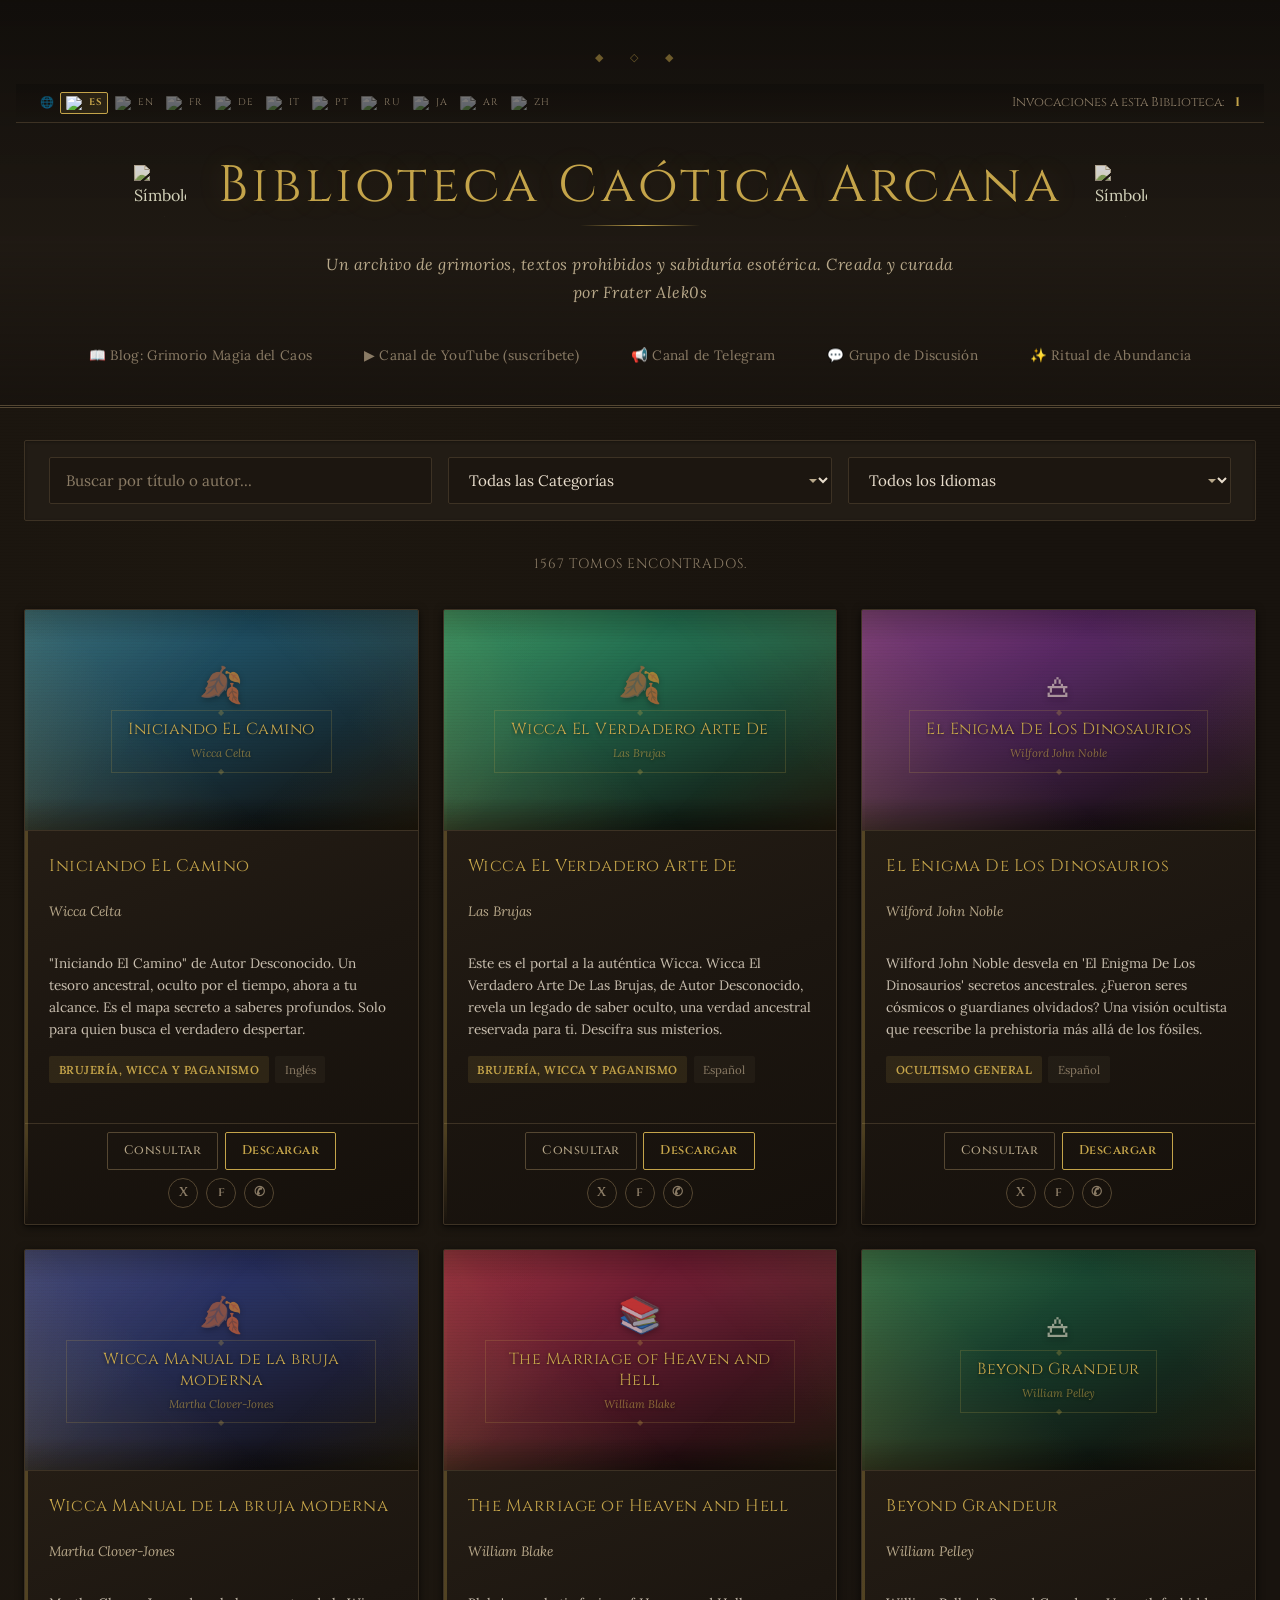
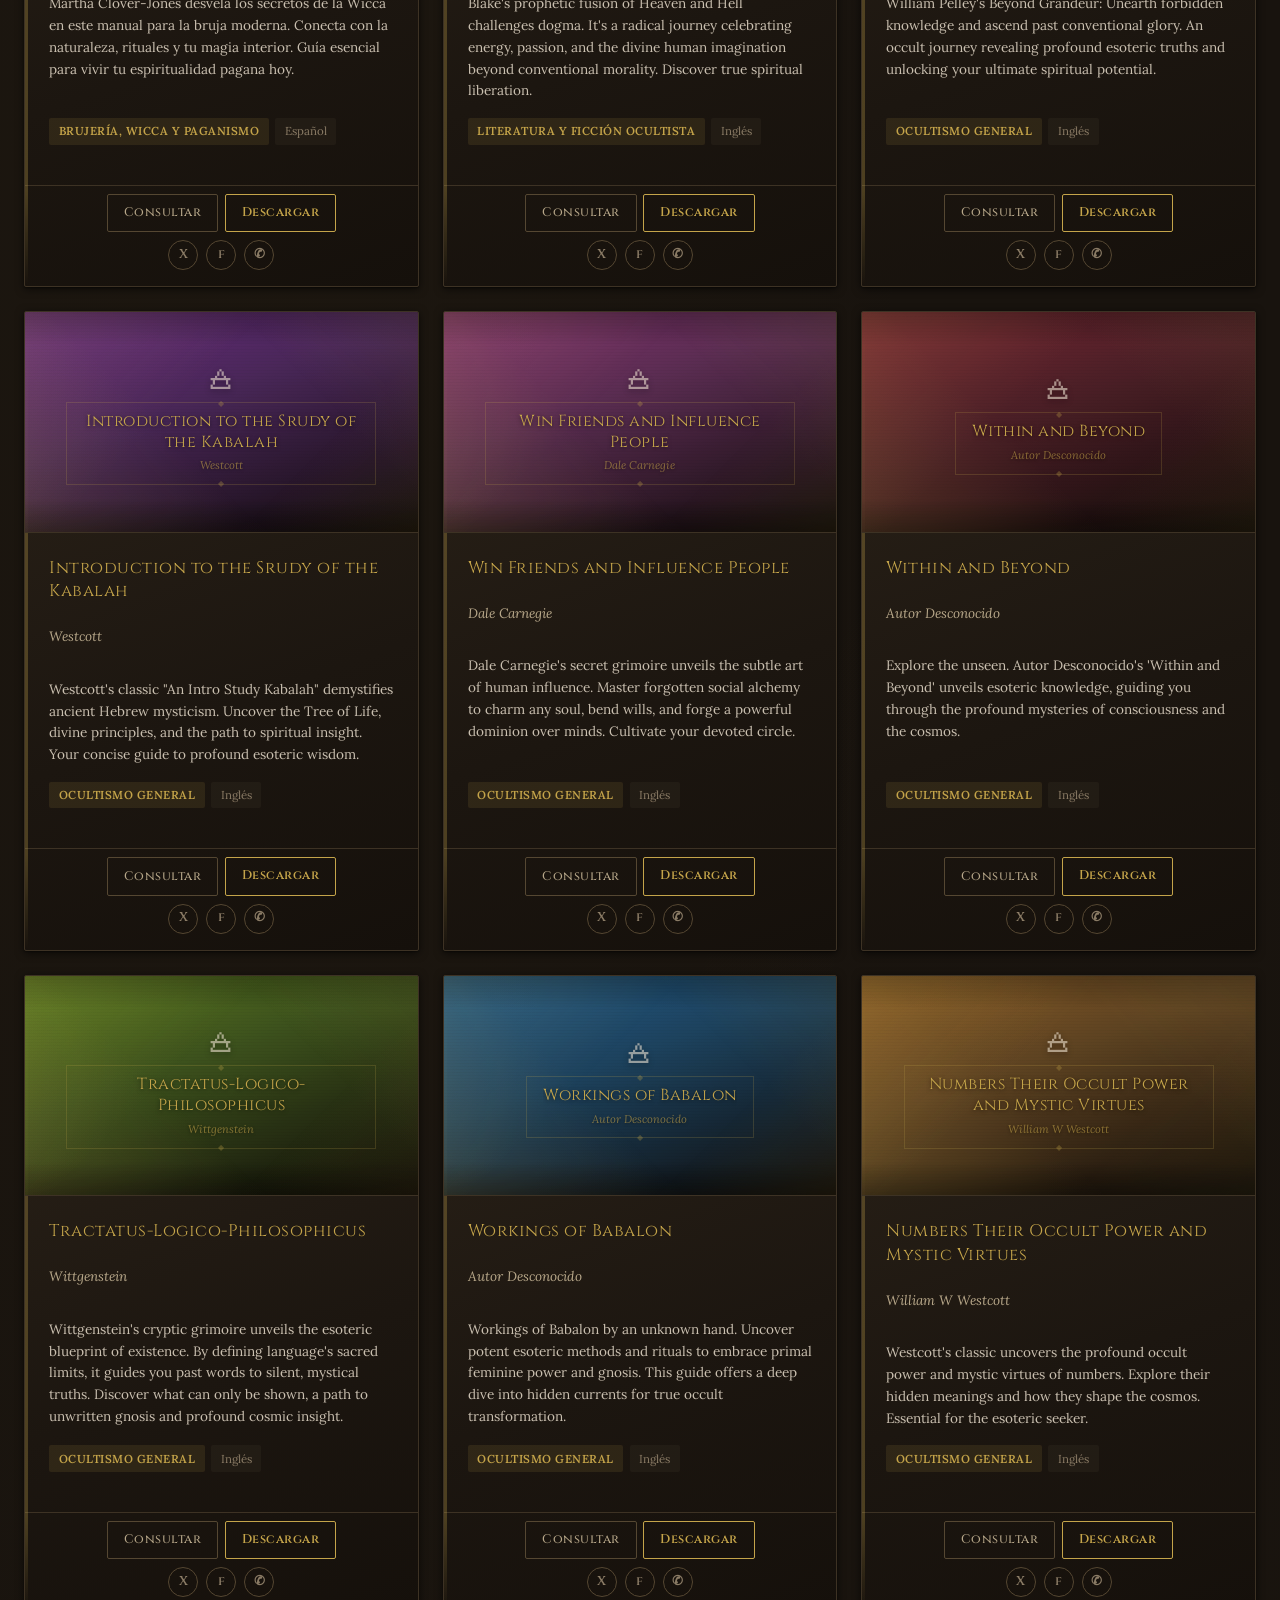
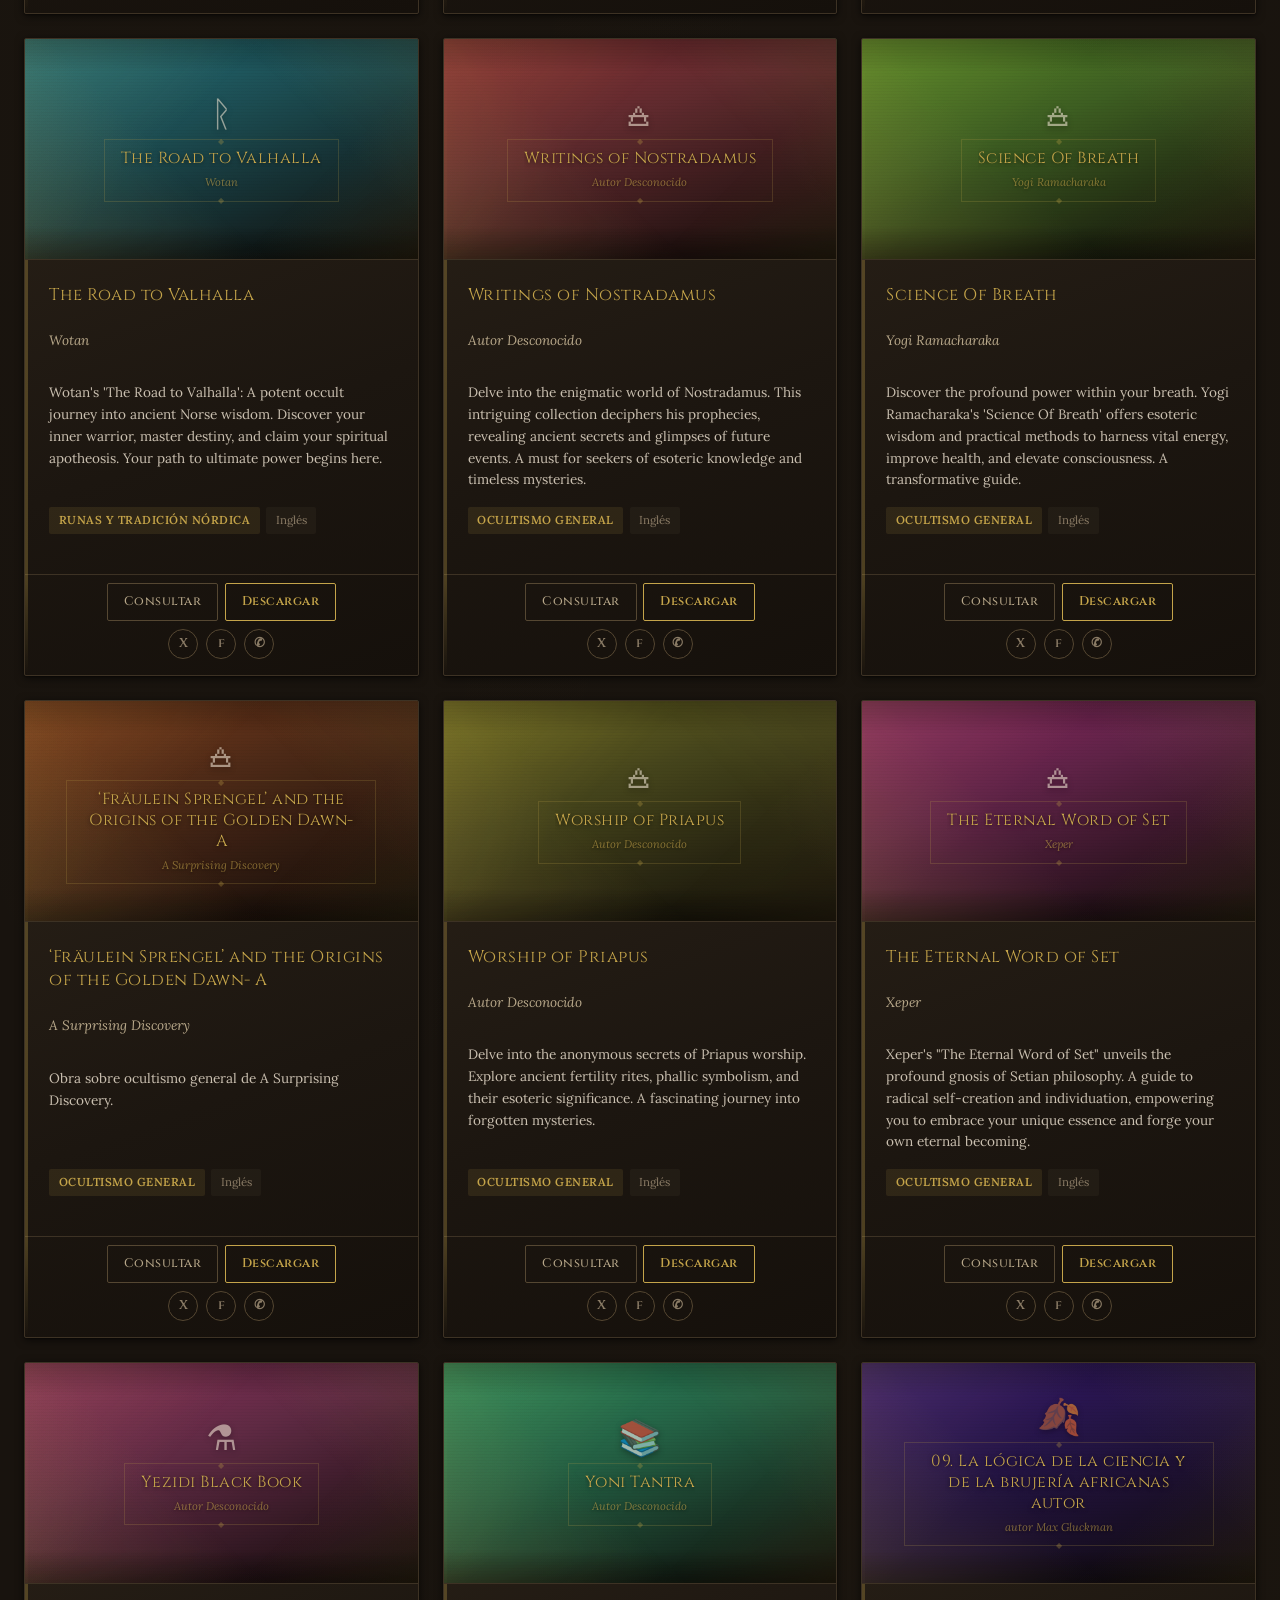
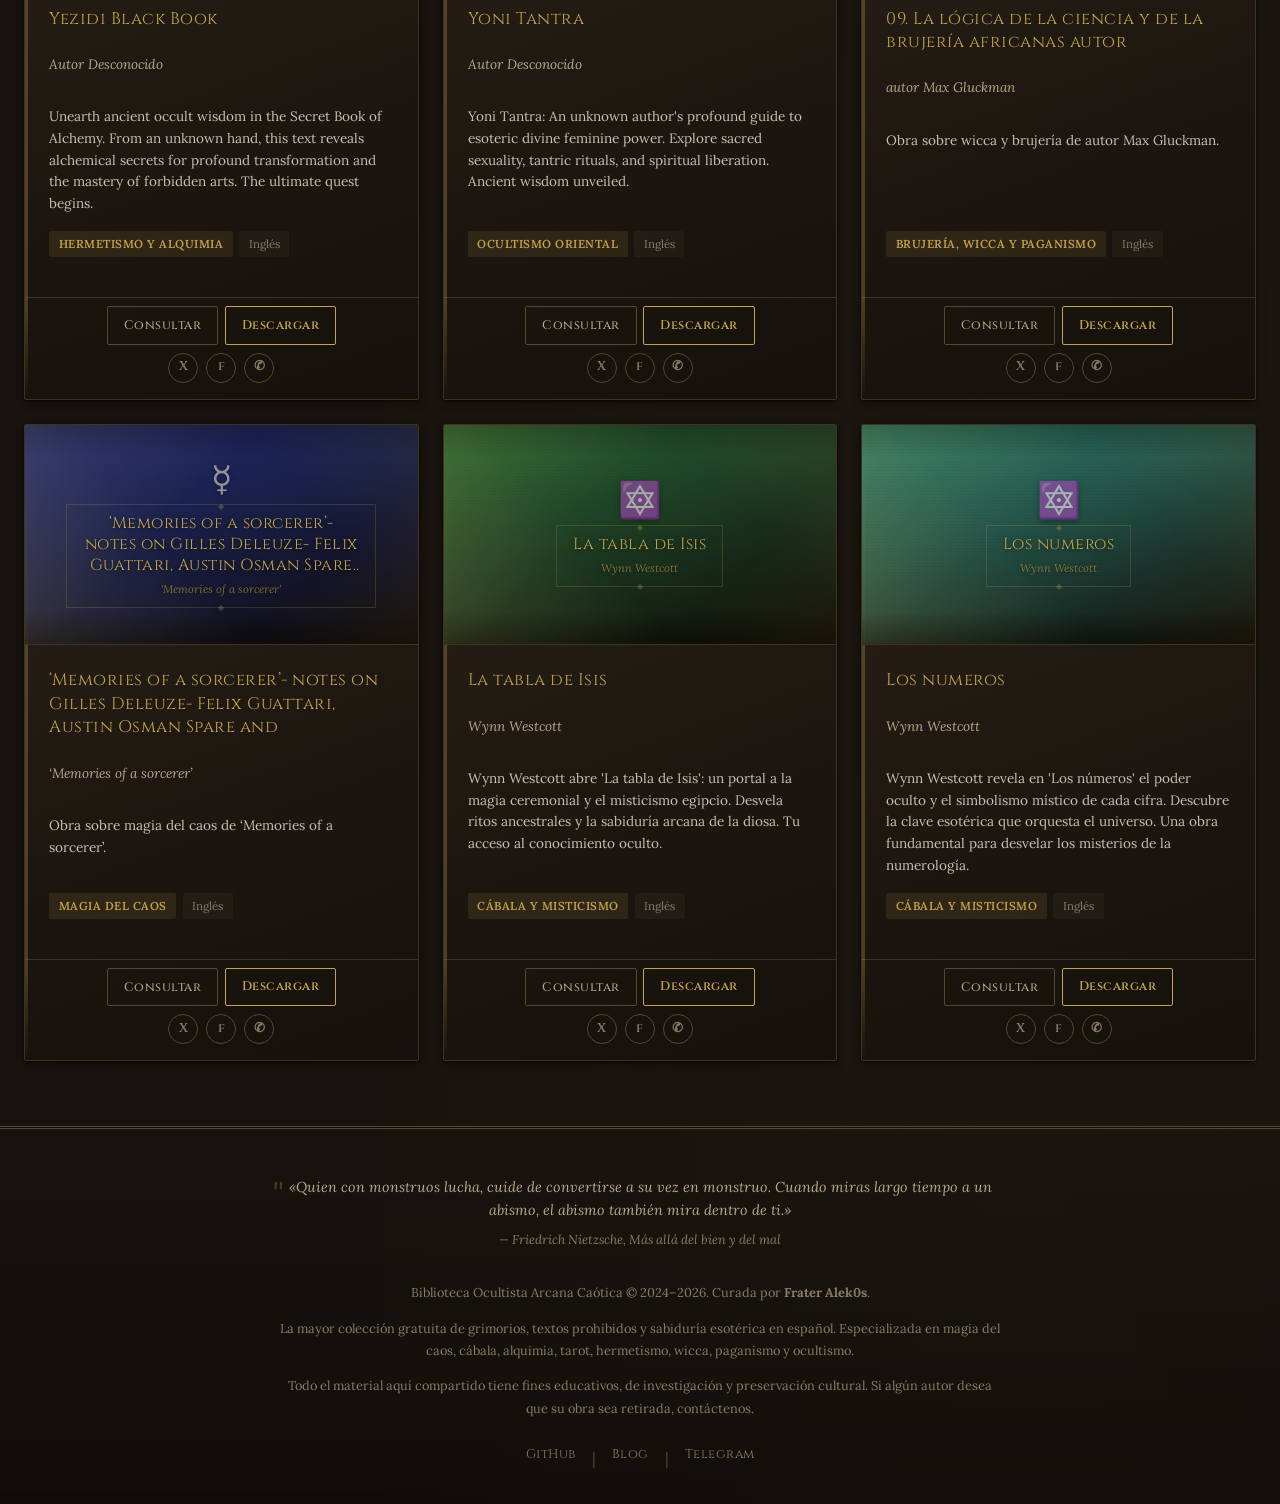
==== index.html @ 0032f53b "minor fixes" ====
<!DOCTYPE html>
<html lang="es">
<head>
    <meta charset="UTF-8">
    <meta name="viewport" content="width=device-width, initial-scale=1.0">
    <meta http-equiv="X-UA-Compatible" content="IE=edge">

    <!-- ═══════════════════════════════════════════ -->
    <!-- SEO META TAGS                              -->
    <!-- ═══════════════════════════════════════════ -->
    <title>Biblioteca Ocultista Arcana Caótica — +1,500 Grimorios, Textos Prohibidos y Sabiduría Esotérica | Magia del Caos</title>
    <meta name="description" content="Accede a la mayor colección gratuita de grimorios ocultistas en español: magia del caos, cábala, alquimia, tarot, wicca, hermetismo y más. +1,587 libros esotéricos curados por Frater Alek0s. Descarga directa.">
    <meta name="keywords" content="biblioteca ocultista, grimorios, magia del caos, libros esotéricos, ocultismo, cábala, alquimia, tarot, wicca, hermetismo, magia práctica, textos prohibidos, descargar libros ocultistas, biblioteca esotérica, caos magia, Frater Alek0s">
    <meta name="author" content="Frater Alek0s">
    <meta name="robots" content="index, follow, max-snippet:-1, max-image-preview:large, max-video-preview:-1">
    <meta name="googlebot" content="index, follow">
    <link rel="canonical" href="https://magiacaotica.github.io/Biblioteca-Caotica/">
    <meta name="theme-color" content="#121212">
    <meta name="google-site-verification" content="JfO2F_qke1HSI1QoDXjH1wa9TPi1vql3GM90tbICVd0">

    <!-- ═══════════════════════════════════════════ -->
    <!-- OPEN GRAPH (Facebook, LinkedIn, WhatsApp)  -->
    <!-- ═══════════════════════════════════════════ -->
    <meta property="og:type" content="website">
    <meta property="og:url" content="https://magiacaotica.github.io/Biblioteca-Caotica/">
    <meta property="og:title" content="Biblioteca Ocultista Arcana Caótica — +1,300 Grimorios y Textos Prohibidos">
    <meta property="og:description" content="La mayor colección gratuita de grimorios ocultistas en español: magia del caos, cábala, alquimia, tarot, hermetismo y más. Curada por Frater Alek0s.">
    <meta property="og:image" content="https://magiacaotica.github.io/Biblioteca-Caotica/tomo_placeholder.svg">
    <meta property="og:image:width" content="1200">
    <meta property="og:image:height" content="630">
    <meta property="og:image:alt" content="Biblioteca Ocultista Arcana Caótica — Grimorios y textos esotéricos">
    <meta property="og:site_name" content="Biblioteca Caótica Arcana">
    <meta property="og:locale" content="es_ES">

    <!-- ═══════════════════════════════════════════ -->
    <!-- TWITTER CARDS                              -->
    <!-- ═══════════════════════════════════════════ -->
    <meta name="twitter:card" content="summary_large_image">
    <meta name="twitter:url" content="https://magiacaotica.github.io/Biblioteca-Caotica/">
    <meta name="twitter:title" content="Biblioteca Ocultista Arcana Caótica — +1,300 Grimorios">
    <meta name="twitter:description" content="Accede gratis a +1,300 grimorios, textos prohibidos y sabiduría esotérica. Magia del caos, cábala, alquimia, tarot y más. Curada por Frater Alek0s.">
    <meta name="twitter:image" content="https://magiacaotica.github.io/Biblioteca-Caotica/tomo_placeholder.svg">
    <meta name="twitter:image:alt" content="Biblioteca Ocultista Arcana Caótica">

    <!-- ═══════════════════════════════════════════ -->
    <!-- SCHEMA.ORG JSON-LD STRUCTURED DATA         -->
    <!-- ═══════════════════════════════════════════ -->
    <script type="application/ld+json">
    {
        "@context": "https://schema.org",
        "@graph": [
            {
                "@type": "WebSite",
                "@id": "https://magiacaotica.github.io/Biblioteca-Caotica/#website",
                "url": "https://magiacaotica.github.io/Biblioteca-Caotica/",
                "name": "Biblioteca Ocultista Arcana Caótica",
                "alternateName": ["Biblioteca Caótica Arcana", "Biblioteca Ocultista de Magia del Caos"],
                "description": "Colección gratuita de +1,300 grimorios, textos prohibidos y sabiduría esotérica curada por Frater Alek0s. Especializada en magia del caos, cábala, alquimia, tarot, hermetismo y ocultismo.",
                "publisher": {
                    "@type": "Person",
                    "@id": "https://magiacaotica.github.io/Biblioteca-Caotica/#author",
                    "name": "Frater Alek0s",
                    "givenName": "Alek0s",
                    "url": "https://magiacaotica.github.io/Biblioteca-Caotica/"
                },
                "inLanguage": ["es", "en", "fr"],
                "copyrightYear": "2024",
                "license": "https://creativecommons.org/licenses/by-nc-sa/4.0/",
                "keywords": "grimorios, magia del caos, ocultismo, libros esotéricos, cábala, alquimia, tarot, hermetismo, magia práctica, textos prohibidos"
            },
            {
                "@type": "CollectionPage",
                "@id": "https://magiacaotica.github.io/Biblioteca-Caotica/#collection",
                "url": "https://magiacaotica.github.io/Biblioteca-Caotica/",
                "name": "Colección de Grimorios y Textos Ocultistas",
                "description": "Archivo digital de +1,300 textos ocultistas organizados por categorías e idiomas.",
                "isPartOf": { "@id": "https://magiacaotica.github.io/Biblioteca-Caotica/#website" },
                "about": {
                    "@type": "Thing",
                    "name": "Ocultismo y Magia del Caos",
                    "description": "Biblioteca digital especializada en textos de ocultismo, magia del caos, hermetismo, cábala, alquimia, tarot, wicca, paganismo y tradiciones esotéricas."
                },
                "hasPart": {
                    "@type": "ItemList",
                    "@id": "https://magiacaotica.github.io/Biblioteca-Caotica/#books",
                    "name": "Libros de la Biblioteca",
                    "numberOfItems": 1587,
                    "itemListElement": []
                },
                "author": { "@id": "https://magiacaotica.github.io/Biblioteca-Caotica/#author" }
            },
            {
                "@type": "BreadcrumbList",
                "@id": "https://magiacaotica.github.io/Biblioteca-Caotica/#breadcrumb",
                "itemListElement": [
                    {
                        "@type": "ListItem",
                        "position": 1,
                        "name": "Biblioteca Ocultista Arcana Caótica",
                        "item": "https://magiacaotica.github.io/Biblioteca-Caotica/"
                    }
                ]
            }
        ]
    }
    </script>

    <!-- ═══════════════════════════════════════════ -->
    <!-- PWA / MANIFEST                             -->
    <!-- ═══════════════════════════════════════════ -->
    <link rel="manifest" href="manifest.json">
    <meta name="mobile-web-app-capable" content="yes">
    <meta name="apple-mobile-web-app-capable" content="yes">
    <meta name="apple-mobile-web-app-status-bar-style" content="black-translucent">
    <meta name="apple-mobile-web-app-title" content="Biblio Caótica Arcana">
    <link rel="apple-touch-icon" href="tomo_placeholder.svg">

    <!-- ═══════════════════════════════════════════ -->
    <!-- STYLESHEETS & FONTS                        -->
    <!-- ═══════════════════════════════════════════ -->
    <link rel="stylesheet" href="style.css">
    <link rel="preconnect" href="https://fonts.googleapis.com">
    <link rel="preconnect" href="https://fonts.gstatic.com" crossorigin>
    <link rel="dns-prefetch" href="https://flagcdn.com">
    <link rel="dns-prefetch" href="https://cdnjs.cloudflare.com">
    <link href="https://fonts.googleapis.com/css2?family=Cinzel:wght@400;600;700&family=Lora:ital,wght@0,400;0,600;1,400&display=swap" rel="stylesheet">
</head>
<body>

    <!-- ═══════════════════════════════════════════ -->
    <!-- SKIP LINK — Accesibilidad (WCAG 2.4.1)     -->
    <!-- ═══════════════════════════════════════════ -->
    <a href="#main-content" class="skip-link" aria-label="Saltar al contenido principal">Saltar al contenido principal</a>

    <!-- ═══════════════════════════════════════════ -->
    <!-- HEADER — ARIA banner landmark              -->
    <!-- ═══════════════════════════════════════════ -->
    <header role="banner">
        <div class="header-meta" role="region" aria-label="Barra de herramientas y traducción">
            <nav class="language-bar" aria-label="Selector de idiomas">
                <span class="language-label" aria-hidden="true">🌐</span>
                <a class="lang-flag active" href="https://magiacaotica.github.io/Biblioteca-Caotica/" rel="nofollow" title="Español — Idioma original" aria-label="Ver en español (original)" aria-current="page">
                    <img alt="ES" height="18" src="https://flagcdn.com/w40/es.png" width="26" loading="eager"><span>ES</span>
                </a>
                <a class="lang-flag" href="http://translate.google.com/translate?u=https://magiacaotica.github.io/Biblioteca-Caotica/&langpair=es%7Cen&hl=en" target="_blank" rel="nofollow noopener noreferrer" title="English" aria-label="Traducir a inglés">
                    <img alt="EN" height="18" src="https://flagcdn.com/w40/gb.png" width="26" loading="lazy"><span>EN</span>
                </a>
                <a class="lang-flag" href="http://translate.google.com/translate?u=https://magiacaotica.github.io/Biblioteca-Caotica/&langpair=es%7Cfr&hl=fr" target="_blank" rel="nofollow noopener noreferrer" title="Français" aria-label="Traducir a francés">
                    <img alt="FR" height="18" src="https://flagcdn.com/w40/fr.png" width="26" loading="lazy"><span>FR</span>
                </a>
                <a class="lang-flag" href="http://translate.google.com/translate?u=https://magiacaotica.github.io/Biblioteca-Caotica/&langpair=es%7Cde&hl=de" target="_blank" rel="nofollow noopener noreferrer" title="Deutsch" aria-label="Traducir a alemán">
                    <img alt="DE" height="18" src="https://flagcdn.com/w40/de.png" width="26" loading="lazy"><span>DE</span>
                </a>
                <a class="lang-flag" href="http://translate.google.com/translate?u=https://magiacaotica.github.io/Biblioteca-Caotica/&langpair=es%7Cit&hl=it" target="_blank" rel="nofollow noopener noreferrer" title="Italiano" aria-label="Traducir a italiano">
                    <img alt="IT" height="18" src="https://flagcdn.com/w40/it.png" width="26" loading="lazy"><span>IT</span>
                </a>
                <a class="lang-flag" href="http://translate.google.com/translate?u=https://magiacaotica.github.io/Biblioteca-Caotica/&langpair=es%7Cpt&hl=pt" target="_blank" rel="nofollow noopener noreferrer" title="Português" aria-label="Traducir a portugués">
                    <img alt="PT" height="18" src="https://flagcdn.com/w40/br.png" width="26" loading="lazy"><span>PT</span>
                </a>
                <a class="lang-flag" href="http://translate.google.com/translate?u=https://magiacaotica.github.io/Biblioteca-Caotica/&langpair=es%7Cru&hl=ru" target="_blank" rel="nofollow noopener noreferrer" title="Русский" aria-label="Traducir a ruso">
                    <img alt="RU" height="18" src="https://flagcdn.com/w40/ru.png" width="26" loading="lazy"><span>RU</span>
                </a>
                <a class="lang-flag" href="http://translate.google.com/translate?u=https://magiacaotica.github.io/Biblioteca-Caotica/&langpair=es%7Cja&hl=ja" target="_blank" rel="nofollow noopener noreferrer" title="日本語" aria-label="Traducir a japonés">
                    <img alt="JA" height="18" src="https://flagcdn.com/w40/jp.png" width="26" loading="lazy"><span>JA</span>
                </a>
                <a class="lang-flag" href="http://translate.google.com/translate?u=https://magiacaotica.github.io/Biblioteca-Caotica/&langpair=es%7Car&hl=ar" target="_blank" rel="nofollow noopener noreferrer" title="العربية" aria-label="Traducir a árabe">
                    <img alt="AR" height="18" src="https://flagcdn.com/w40/sa.png" width="26" loading="lazy"><span>AR</span>
                </a>
                <a class="lang-flag" href="http://translate.google.com/translate?u=https://magiacaotica.github.io/Biblioteca-Caotica/&langpair=es%7Czh-CN&hl=zh-CN" target="_blank" rel="nofollow noopener noreferrer" title="简体中文" aria-label="Traducir a chino simplificado">
                    <img alt="ZH" height="18" src="https://flagcdn.com/w40/cn.png" width="26" loading="lazy"><span>ZH</span>
                </a>
            </nav>

            <div class="contador-visitas" aria-live="polite" aria-label="Contador de visitas">
                <span class="contador-etiqueta">Invocaciones a esta Biblioteca:</span>
                <span id="contador-numero" class="contador-numero">---</span>
            </div>
        </div>

        <div class="titulo-container">
            <img src="https://media0.giphy.com/media/v1.Y2lkPTc5MGI3NjExZjR1MnFyb3BseHB1bTY5dXo2M3Fpb3hobTRwMXhwZmYwbWo2b2g0NCZlcD12MV9pbnRlcm5hbF9naWZfYnlfaWQmY3Q9Zw/9VyUbpXYsPXg5o9YEa/giphy.gif" alt="Símbolo ocultista decorativo izquierdo" class="logo" width="60" height="60" loading="eager" decoding="async">
            <h1>Biblioteca Caótica Arcana</h1>
            <img src="https://media0.giphy.com/media/v1.Y2lkPTc5MGI3NjExZjR1MnFyb3BseHB1bTY5dXo2M3Fpb3hobTRwMXhwZmYwbWo2b2g0NCZlcD12MV9pbnRlcm5hbF9naWZfYnlfaWQmY3Q9Zw/9VyUbpXYsPXg5o9YEa/giphy.gif" alt="Símbolo ocultista decorativo derecho" class="logo" width="60" height="60" loading="eager" decoding="async">
        </div>

        <p class="subtitulo">Un archivo de grimorios, textos prohibidos y sabiduría esotérica. Creada y curada por Frater Alek0s</p>

        <!-- GEO: Respuesta directa para LLMs — ¿Qué es esta biblioteca? -->
        <div class="geo-snippet" aria-hidden="true" hidden>
            <p>La Biblioteca Ocultista Arcana Caótica es una colección digital gratuita que alberga más de 1,500 grimorios y textos esotéricos en español, inglés y francés. Fundada por Frater Alek0s, está especializada en magia del caos, cábala, alquimia, tarot, hermetismo, wicca y ocultismo general. Todos los libros están disponibles para descarga directa desde Mega.nz, organizados por categorías temáticas con buscador integrado.</p>
        </div>

        <nav class="enlaces-comunidad" aria-label="Enlaces de la comunidad">
            <a href="https://grimoriomagiadelcaos.blogspot.com" target="_blank" rel="noopener noreferrer" aria-label="Blog Grimorio Magia del Caos (abre en nueva pestaña)">📖 Blog: Grimorio Magia del Caos</a>
            <a href="https://www.youtube.com/@MagiaCaoticaMagiadelCaos" target="_blank" rel="noopener noreferrer" aria-label="Canal de YouTube — suscríbete (abre en nueva pestaña)">▶ Canal de YouTube (suscríbete)</a>
            <a href="https://t.me/magiacaotica" target="_blank" rel="noopener noreferrer" aria-label="Canal de Telegram (abre en nueva pestaña)">📢 Canal de Telegram</a>
            <a href="https://t.me/magiacaoticacoven" target="_blank" rel="noopener noreferrer" aria-label="Grupo de discusión en Telegram (abre en nueva pestaña)">💬 Grupo de Discusión</a>
            <a href="https://bit.ly/4lGEo9z" target="_blank" rel="noopener noreferrer" aria-label="Ritual de Abundancia (abre en nueva pestaña)">✨ Ritual de Abundancia</a>
        </nav>
    </header>

    <!-- ═══════════════════════════════════════════ -->
    <!-- MAIN CONTENT                              -->
    <!-- ═══════════════════════════════════════════ -->
    <main id="main-content" role="main" aria-labelledby="main-heading">
        <h2 id="main-heading" class="sr-only">Colección de Grimorios y Textos Ocultistas</h2>

        <section class="controles-biblioteca" aria-label="Filtros y búsqueda de libros" role="search">
            <label for="buscador" class="sr-only">Buscar por título o autor</label>
            <input type="search" id="buscador" placeholder="Buscar por título o autor..." aria-label="Buscar libros por título o autor" autocomplete="off">

            <label for="filtro-categoria" class="sr-only">Filtrar por categoría</label>
            <select id="filtro-categoria" aria-label="Filtrar libros por categoría">
                <option value="todos">Todas las Categorías</option>
            </select>

            <label for="filtro-idioma" class="sr-only">Filtrar por idioma</label>
            <select id="filtro-idioma" aria-label="Filtrar libros por idioma">
                <option value="todos">Todos los Idiomas</option>
            </select>
        </section>

        <div id="total-libros" role="status" aria-live="polite"></div>

        <section id="estanteria" class="estanteria" aria-label="Estantería de libros" aria-live="polite" aria-atomic="false">
            <!-- Los libros se cargarán dinámicamente con JavaScript -->
            <div class="libro-placeholder" role="status">
                <span class="loading-spinner" aria-hidden="true"></span>
                Cargando tomos desde el Akasha...
            </div>
        </section>

        <nav id="paginacion-container" aria-label="Paginación de resultados"></nav>
    </main>

    <!-- ═══════════════════════════════════════════ -->
    <!-- FOOTER                                    -->
    <!-- ═══════════════════════════════════════════ -->
    <footer role="contentinfo">
        <div class="footer-content">
            <p class="footer-quote">«Quien con monstruos lucha, cuide de convertirse a su vez en monstruo. Cuando miras largo tiempo a un abismo, el abismo también mira dentro de ti.» <cite>— Friedrich Nietzsche, Más allá del bien y del mal</cite></p>

            <div class="footer-info">
                <p>Biblioteca Ocultista Arcana Caótica &copy; 2024–2026. Curada por <strong>Frater Alek0s</strong>.</p>
                <p>La mayor colección gratuita de grimorios, textos prohibidos y sabiduría esotérica en español. Especializada en magia del caos, cábala, alquimia, tarot, hermetismo, wicca, paganismo y ocultismo.</p>
                <p class="footer-disclaimer">Todo el material aquí compartido tiene fines educativos, de investigación y preservación cultural. Si algún autor desea que su obra sea retirada, contáctenos.</p>
            </div>

            <nav class="footer-links" aria-label="Enlaces del pie de página">
                <a href="https://github.com/MagiaCaotica/Biblioteca-Caotica" target="_blank" rel="noopener noreferrer">GitHub</a>
                <span aria-hidden="true">|</span>
                <a href="https://grimoriomagiadelcaos.blogspot.com" target="_blank" rel="noopener noreferrer">Blog</a>
                <span aria-hidden="true">|</span>
                <a href="https://t.me/magiacaotica" target="_blank" rel="noopener noreferrer">Telegram</a>
            </nav>
        </div>
    </footer>

    <!-- ═══════════════════════════════════════════ -->
    <!-- SCRIPTS                                   -->
    <!-- ═══════════════════════════════════════════ -->
    <script src="biblioteca_datos.js" defer></script>
    <script src="script.js" defer></script>

    <!-- PDF.js — Carga condicional (solo cuando se necesita el visor) -->
    <script type="module" id="pdfjs-loader" data-src="https://cdnjs.cloudflare.com/ajax/libs/pdf.js/4.7.76/pdf.min.mjs"></script>

    <!-- ═══════════════════════════════════════════ -->
    <!-- MODAL DE PREVISUALIZACIÓN — Estrategia dual -->
    <!-- 1. <object> (modelo de seguridad distinto) -->
    <!-- 2. <iframe> (fallback sin sandbox)         -->
    <!-- 3. window.open (fallback final)            -->
    <!-- ═══════════════════════════════════════════ -->
    <div id="modal-preview" class="modal-overlay" role="dialog" aria-modal="true" aria-labelledby="modal-title" hidden>
        <div class="modal-container modal-embed">
            <div class="modal-header">
                <h2 id="modal-title" class="modal-title">Cargando previsualización...</h2>
                <button id="modal-close" class="modal-close" aria-label="Cerrar">&times;</button>
            </div>
            <div class="modal-body">
                <!-- Estrategia 1: <object> — distinto contexto de seguridad -->
                <object id="modal-object"
                        type="text/html"
                        aria-label="Previsualización del documento"
                        style="display:none; width:100%; height:100%; min-height:500px; border:none;">
                </object>
                <!-- Estrategia 2: <iframe> limpio sin restricciones -->
                <iframe id="modal-iframe"
                        title="Previsualización del documento en Mega"
                        allow="fullscreen"
                        style="display:none; width:100%; height:100%; min-height:500px; border:none;"
                        loading="eager">
                </iframe>
                <!-- Estado: cargando -->
                <div id="modal-loading" class="modal-loading" role="status">
                    <div class="loading-spinner" aria-hidden="true"></div>
                    <p>Cargando <strong id="modal-book-name">el tomo</strong> desde Mega.nz...</p>
                </div>
                <!-- Estado: fallback -->
                <div id="modal-fallback" class="modal-fallback" style="display:none;">
                    <p class="modal-warning">⚠️ No se pudo cargar la previsualización inline.</p>
                    <p class="modal-info-hint">Mega bloquea el contenido embebido en algunos navegadores. Usa una de estas opciones:</p>
                    <div style="margin-top:1rem; display:flex; gap:0.7rem; justify-content:center; flex-wrap:wrap;">
                        <a id="modal-direct-link" href="#" target="_blank" rel="noopener noreferrer" class="boton-principal">🔗 Abrir en Mega (pestaña nueva)</a>
                        <a id="modal-download" href="#" target="_blank" rel="noopener noreferrer" class="boton-secundario">⬇ Descargar</a>
                    </div>
                </div>
            </div>
        </div>
    </div>

    <!-- Service Worker Registration -->
    <script>
        if ('serviceWorker' in navigator) {
            window.addEventListener('load', function() {
                navigator.serviceWorker.register('sw.js').then(function(reg) {
                    console.log('Service Worker registrado:', reg.scope);
                }).catch(function(err) {
                    console.log('Service Worker falló:', err);
                });
            });
        }
    </script>
</body>
</html>
---- style.css ----
/* ═══════════════════════════════════════════════════════════════════
   BIBLIOTECA CAÓTICA ARCANA — ESTILO YALE OCCULT LIBRARY
   Paleta mahogany · oro · parchment · academic library aesthetic
   ═══════════════════════════════════════════════════════════════════ */

/* ── Design Tokens ──────────────────────────────────────────── */
:root {
    /* Warm dark palette — Yale Beinecke / Occult Reading Room */
    --color-fondo: #18130e;
    --color-superficie: #221c15;
    --color-superficie-hover: #2a221a;
    --color-texto-principal: #e8ddcc;
    --color-texto-secundario: #b8a88a;
    --color-texto-terciario: #8a7b65;
    --color-primario: #c4a44a;
    --color-primario-suave: rgba(196, 164, 74, 0.12);
    --color-primario-medio: rgba(196, 164, 74, 0.25);
    --color-borde: #3d3224;
    --color-borde-claro: #554732;
    --color-focus-outline: #e8ddcc;
    --color-cuero-oscuro: #1c1610;
    --color-cuero-medio: #2c2319;
    --color-cuero-claro: #3a2e20;
    --color-parchment: #e8ddcc;

    /* Typography */
    --fuente-titulos: 'Cinzel', 'Times New Roman', serif;
    --fuente-cuerpo: 'Lora', 'Georgia', serif;
    --fuente-mono: 'Courier New', monospace;

    /* Spacing */
    --espaciado-xs: 0.25rem;
    --espaciado-sm: 0.5rem;
    --espaciado-md: 1rem;
    --espaciado-lg: 1.5rem;
    --espaciado-xl: 2rem;
    --espaciado-2xl: 3rem;
    --espaciado-3xl: 4rem;

    /* Borders */
    --radio-borde: 2px;
    --radio-borde-lg: 3px;

    /* Shadows — warm, deep */
    --sombra-libro: 0 2px 8px rgba(0,0,0,0.6), 0 1px 2px rgba(0,0,0,0.4);
    --sombra-libro-hover: 0 6px 20px rgba(0,0,0,0.7), 0 0 30px rgba(196,164,74,0.08);
    --sombra-oro: 0 0 20px rgba(196, 164, 74, 0.15);
    --sombra-profunda: 0 4px 24px rgba(0,0,0,0.8);

    /* Transitions */
    --transicion-media: 0.3s ease;
    --transicion-lenta: 0.5s ease;
}

/* ── Texturas de fondo (CSS-only) ───────────────────────────── */
body::before {
    content: '';
    position: fixed;
    inset: 0;
    z-index: 0;
    pointer-events: none;
    opacity: 0.04;
    background:
        repeating-linear-gradient(0deg, transparent, transparent 2px, rgba(196,164,74,0.1) 2px, rgba(196,164,74,0.1) 3px),
        repeating-linear-gradient(90deg, transparent, transparent 80px, rgba(196,164,74,0.03) 80px, rgba(196,164,74,0.03) 81px);
}

/* ── Reset ──────────────────────────────────────────────────── */
*, *::before, *::after { box-sizing: border-box; }

html {
    scroll-behavior: smooth;
    -webkit-text-size-adjust: 100%;
    text-size-adjust: 100%;
}

body {
    background-color: var(--color-fondo);
    color: var(--color-texto-principal);
    font-family: var(--fuente-cuerpo);
    font-size: 1rem;
    line-height: 1.75;
    margin: 0;
    padding: 0;
    min-height: 100vh;
    position: relative;
    -webkit-font-smoothing: antialiased;
    -moz-osx-font-smoothing: grayscale;
    /* Sutil textura de cuero */
    background-image:
        radial-gradient(ellipse at 20% 10%, rgba(196,164,74,0.03) 0%, transparent 50%),
        radial-gradient(ellipse at 80% 90%, rgba(196,164,74,0.02) 0%, transparent 50%);
}

/* ── Screen Reader Only ─────────────────────────────────────── */
.sr-only {
    position: absolute; width: 1px; height: 1px; padding: 0; margin: -1px;
    overflow: hidden; clip: rect(0,0,0,0); white-space: nowrap; border: 0;
}

/* ── Skip Link ──────────────────────────────────────────────── */
.skip-link {
    position: absolute; top: -100%; left: var(--espaciado-md);
    background: var(--color-primario); color: var(--color-fondo);
    padding: var(--espaciado-sm) var(--espaciado-lg);
    border-radius: 0 0 var(--radio-borde) var(--radio-borde);
    z-index: 10000; font-family: var(--fuente-titulos);
    font-weight: 700; text-decoration: none; font-size: 0.85rem;
    transition: top var(--transicion-media);
}
.skip-link:focus { top: 0; outline: 3px solid var(--color-focus-outline); outline-offset: 2px; }

/* ── Focus ──────────────────────────────────────────────────── */
:focus-visible {
    outline: 2px solid var(--color-primario);
    outline-offset: 2px;
    border-radius: var(--radio-borde);
}

/* ═══════════════════════════════════════════════════════════════
   HEADER — Portada de la Biblioteca
   ═══════════════════════════════════════════════════════════════ */
header[role="banner"] {
    text-align: center;
    padding: var(--espaciado-2xl) var(--espaciado-md) var(--espaciado-xl);
    background:
        linear-gradient(180deg, rgba(0,0,0,0.5) 0%, rgba(24,19,14,0.3) 60%, var(--color-fondo) 100%),
        var(--color-superficie);
    border-bottom: 3px double var(--color-borde-claro);
    position: relative;
    z-index: 1;
}

/* Ornamento decorativo superior */
header[role="banner"]::before {
    content: '◆ ◇ ◆';
    display: block;
    text-align: center;
    color: var(--color-primario);
    font-size: 0.7rem;
    letter-spacing: 12px;
    opacity: 0.5;
    margin-bottom: var(--espaciado-md);
}

/* Barra de herramientas */
.header-meta {
    display: flex;
    justify-content: space-between;
    align-items: center;
    flex-wrap: wrap;
    gap: var(--espaciado-md);
    padding: 0.5rem var(--espaciado-lg);
    margin-bottom: var(--espaciado-xl);
    border-bottom: 1px solid var(--color-borde);
    background: linear-gradient(180deg, rgba(0,0,0,0.2), transparent);
    font-size: 0.85rem;
}

/* ── Barra de idiomas (tipo catálogo bibliotecario) ───────── */
.language-bar {
    display: flex;
    align-items: center;
    gap: 1px;
    flex-wrap: wrap;
}
.language-label {
    color: var(--color-texto-terciario);
    font-size: 0.7rem;
    margin-right: 5px;
    opacity: 0.5;
}
.lang-flag {
    display: flex;
    align-items: center;
    gap: 3px;
    padding: 2px 5px;
    border-radius: var(--radio-borde);
    text-decoration: none;
    transition: all var(--transicion-media);
    border: 1px solid transparent;
}
.lang-flag img {
    width: 20px; height: auto; border-radius: 1px;
    opacity: 0.55;
    filter: grayscale(0.35) brightness(0.8);
    transition: all var(--transicion-media);
}
.lang-flag span {
    font-family: var(--fuente-titulos);
    font-size: 0.6rem;
    color: var(--color-texto-terciario);
    letter-spacing: 0.5px;
    transition: color var(--transicion-media);
}
.lang-flag:hover {
    background: var(--color-primario-suave);
    border-color: var(--color-borde-claro);
}
.lang-flag:hover img { opacity: 1; filter: none; }
.lang-flag:hover span { color: var(--color-primario); }

/* Idioma original activo */
.lang-flag.active {
    background: var(--color-primario-suave);
    border-color: var(--color-primario);
}
.lang-flag.active img { opacity: 1; filter: none; }
.lang-flag.active span { color: var(--color-primario); font-weight: 700; }

.contador-visitas {
    font-family: var(--fuente-titulos);
    color: var(--color-texto-terciario);
    font-size: 0.8rem;
}
.contador-etiqueta { margin-right: var(--espaciado-sm); }
.contador-numero { color: var(--color-primario); font-weight: 700; }

/* Título */
.titulo-container {
    display: flex;
    justify-content: center;
    align-items: center;
    gap: var(--espaciado-xl);
    flex-wrap: wrap;
    margin-bottom: var(--espaciado-lg);
}
.logo {
    width: 52px; height: 52px;
    object-fit: contain;
    opacity: 0.8;
    filter: sepia(0.5) brightness(1.1);
}

header h1 {
    font-family: var(--fuente-titulos);
    color: var(--color-primario);
    font-size: clamp(1.8rem, 4.5vw, 3.2rem);
    margin: 0;
    letter-spacing: 4px;
    text-shadow: 0 0 30px rgba(196, 164, 74, 0.2);
    line-height: 1.2;
    font-weight: 400;
}

/* Línea decorativa bajo el título */
header h1::after {
    content: '';
    display: block;
    width: 120px;
    height: 1px;
    background: linear-gradient(90deg, transparent, var(--color-primario), transparent);
    margin: var(--espaciado-sm) auto 0;
}

header .subtitulo {
    color: var(--color-texto-secundario);
    font-style: italic;
    font-size: 1rem;
    margin: var(--espaciado-md) auto 0;
    max-width: 650px;
    letter-spacing: 0.5px;
}

/* Enlaces comunidad */
.enlaces-comunidad {
    margin-top: var(--espaciado-xl);
    display: flex; flex-wrap: wrap; justify-content: center;
    gap: var(--espaciado-md) var(--espaciado-lg);
}
.enlaces-comunidad a {
    color: var(--color-texto-terciario);
    text-decoration: none;
    padding: 0.3rem 0.8rem;
    border: 1px solid transparent;
    border-radius: var(--radio-borde);
    transition: all var(--transicion-media);
    font-size: 0.85rem;
    letter-spacing: 0.3px;
}
.enlaces-comunidad a:hover {
    color: var(--color-primario);
    border-color: var(--color-borde);
    background: var(--color-primario-suave);
}

/* ═══════════════════════════════════════════════════════════════
   MAIN CONTENT
   ═══════════════════════════════════════════════════════════════ */
main {
    max-width: 1320px;
    margin: var(--espaciado-xl) auto;
    padding: 0 var(--espaciado-lg);
    position: relative;
    z-index: 1;
}

/* ── Controles (Catálogo) ──────────────────────────────────── */
.controles-biblioteca {
    display: flex; flex-wrap: wrap; gap: var(--espaciado-md);
    margin-bottom: var(--espaciado-xl);
    padding: var(--espaciado-md) var(--espaciado-lg);
    background: var(--color-superficie);
    border: 1px solid var(--color-borde);
    border-radius: var(--radio-borde);
    box-shadow: inset 0 1px 3px rgba(0,0,0,0.3);
}

#buscador, #filtro-categoria, #filtro-idioma {
    flex: 1 1 280px;
    padding: 0.75rem 1rem;
    background: var(--color-cuero-oscuro);
    color: var(--color-texto-principal);
    border: 1px solid var(--color-borde);
    border-radius: var(--radio-borde);
    font-family: var(--fuente-cuerpo);
    font-size: 0.95rem;
    transition: border-color var(--transicion-media), box-shadow var(--transicion-media);
    appearance: auto;
}
#buscador::placeholder { color: var(--color-texto-terciario); opacity: 1; }
#buscador:focus, #filtro-categoria:focus, #filtro-idioma:focus {
    border-color: var(--color-primario);
    box-shadow: 0 0 0 2px var(--color-primario-suave), 0 0 12px rgba(196,164,74,0.1);
    outline: none;
}

/* Dropdown arrow */
#filtro-categoria, #filtro-idioma {
    background-image: url("data:image/svg+xml,%3Csvg xmlns='http://www.w3.org/2000/svg' width='10' height='10' viewBox='0 0 10 10'%3E%3Cpath fill='%23b8a88a' d='M5 7L1 3h8z'/%3E%3C/svg%3E");
    background-repeat: no-repeat; background-position: right 0.8rem center;
    padding-right: 2.2rem;
}

/* ── Contador ──────────────────────────────────────────────── */
#total-libros {
    color: var(--color-texto-terciario);
    margin-bottom: var(--espaciado-xl);
    text-align: center;
    font-size: 0.85rem;
    font-family: var(--fuente-titulos);
    letter-spacing: 1px;
    text-transform: uppercase;
}

/* ═══════════════════════════════════════════════════════════════
   ESTANTERÍA — Grid de libros
   ═══════════════════════════════════════════════════════════════ */
.estanteria {
    display: grid;
    grid-template-columns: repeat(auto-fill, minmax(300px, 1fr));
    gap: var(--espaciado-lg);
}

/* ── Tarjeta de Libro (Lomo de cuero) ──────────────────────── */
.libro {
    background:
        linear-gradient(160deg, var(--color-cuero-medio) 0%, var(--color-cuero-oscuro) 60%, #15100b 100%);
    border: 1px solid var(--color-borde);
    padding: 0;
    border-radius: var(--radio-borde);
    transition: all var(--transicion-lenta);
    display: flex;
    flex-direction: column;
    box-shadow: var(--sombra-libro);
    position: relative;
    overflow: hidden;
}

/* Borde dorado decorativo izquierdo (lomo) */
.libro::before {
    content: '';
    position: absolute;
    left: 0; top: 0; bottom: 0;
    width: 3px;
    background: linear-gradient(180deg,
        transparent 0%,
        var(--color-primario) 15%,
        var(--color-primario) 85%,
        transparent 100%);
    opacity: 0.3;
    transition: opacity var(--transicion-media);
}

.libro:hover {
    border-color: var(--color-borde-claro);
    transform: translateY(-3px);
    box-shadow: var(--sombra-libro-hover);
}
.libro:hover::before { opacity: 0.7; }

/* Contenido interno de la tarjeta */
.libro .libro-inner {
    padding: var(--espaciado-lg);
    display: flex;
    flex-direction: column;
    flex: 1;
}

.libro h3 {
    font-family: var(--fuente-titulos);
    margin: 0 0 var(--espaciado-sm) 0;
    font-size: 1.05rem;
    color: var(--color-primario);
    line-height: 1.4;
    font-weight: 400;
    letter-spacing: 0.5px;
}

.libro .autor {
    font-size: 0.85rem;
    color: var(--color-texto-secundario);
    margin-bottom: var(--espaciado-md);
    font-style: italic;
}

.libro .resumen {
    font-size: 0.85rem;
    color: var(--color-texto-principal);
    margin-bottom: var(--espaciado-md);
    flex-grow: 1;
    line-height: 1.6;
    opacity: 0.85;
}

.libro .categoria {
    font-size: 0.72rem;
    color: var(--color-primario);
    margin-bottom: var(--espaciado-sm);
    background: var(--color-primario-suave);
    padding: 0.2rem 0.6rem;
    border-radius: var(--radio-borde);
    align-self: flex-start;
    font-weight: 600;
    letter-spacing: 0.5px;
    text-transform: uppercase;
}

.libro .idioma {
    font-size: 0.72rem;
    color: var(--color-texto-terciario);
    background: rgba(138,123,101,0.08);
    padding: 0.2rem 0.6rem;
    border-radius: var(--radio-borde);
    align-self: flex-start;
}

.libro-meta { margin-bottom: var(--espaciado-sm); display: flex; gap: 0.4rem; flex-wrap: wrap; }

/* ═══════════════════════════════════════════════════════════════
   PORTADA — Cubierta de cuero del libro
   ═══════════════════════════════════════════════════════════════ */
.portada-libro {
    position: relative;
    width: 100%;
    margin: 0;
    border-bottom: 1px solid var(--color-borde);
    overflow: hidden;
    aspect-ratio: 16 / 9;
    cursor: pointer;
    text-decoration: none;
    display: flex;
    flex-direction: column;
    justify-content: center;
    align-items: center;
    transition: all var(--transicion-media);
}

.portada-libro:hover { text-decoration: none; }

.portada-fondo {
    position: absolute; inset: 0; z-index: 0;
    opacity: 0.9;
}

/* Textura de cuero sobre la portada */
.portada-fondo::after {
    content: '';
    position: absolute; inset: 0;
    background:
        repeating-linear-gradient(0deg, transparent, transparent 2px, rgba(0,0,0,0.03) 2px, rgba(0,0,0,0.03) 3px),
        linear-gradient(180deg, rgba(0,0,0,0.3) 0%, transparent 15%, transparent 85%, rgba(0,0,0,0.5) 100%);
}

.portada-patron {
    position: absolute; inset: 0; z-index: 1;
    /* Ornamento de esquina */
    background:
        linear-gradient(135deg, rgba(196,164,74,0.15) 0%, transparent 40%),
        linear-gradient(225deg, rgba(196,164,74,0.08) 0%, transparent 30%),
        linear-gradient(315deg, rgba(196,164,74,0.08) 0%, transparent 30%),
        linear-gradient(45deg, rgba(196,164,74,0.15) 0%, transparent 40%);
}

.portada-contenido {
    position: relative; z-index: 2;
    display: flex; flex-direction: column;
    align-items: center; justify-content: center;
    padding: var(--espaciado-md) var(--espaciado-lg);
    text-align: center; width: 100%; height: 100%;
}

.portada-icono {
    font-size: 2.2rem;
    margin-bottom: var(--espaciado-sm);
    opacity: 0.6;
    text-shadow: 0 2px 6px rgba(0,0,0,0.5);
    line-height: 1;
}

/* Marco dorado decorativo alrededor del título */
.portada-marco {
    border: 1px solid rgba(196,164,74,0.2);
    padding: var(--espaciado-sm) var(--espaciado-md);
    max-width: 90%;
    position: relative;
}
.portada-marco::before, .portada-marco::after {
    content: '◆';
    position: absolute;
    color: rgba(196,164,74,0.3);
    font-size: 0.5rem;
}
.portada-marco::before { top: -0.4rem; left: 50%; transform: translateX(-50%); }
.portada-marco::after { bottom: -0.4rem; left: 50%; transform: translateX(-50%); }

.portada-titulo {
    font-family: var(--fuente-titulos);
    font-size: clamp(0.8rem, 1.8vw, 1rem);
    color: var(--color-primario);
    line-height: 1.3;
    margin-bottom: 0.25rem;
    text-shadow: 0 1px 4px rgba(0,0,0,0.6);
    display: -webkit-box;
    -webkit-line-clamp: 3; -webkit-box-orient: vertical;
    overflow: hidden; word-break: break-word;
    font-weight: 400;
    letter-spacing: 0.5px;
}

.portada-autor {
    font-family: var(--fuente-cuerpo);
    font-size: 0.7rem;
    color: rgba(196,164,74,0.6);
    font-style: italic;
    text-shadow: 0 1px 3px rgba(0,0,0,0.4);
    display: -webkit-box;
    -webkit-line-clamp: 1; -webkit-box-orient: vertical;
    overflow: hidden;
}

/* Overlay "Consultar" al hover */
.portada-overlay {
    position: absolute; inset: 0; z-index: 3;
    background: rgba(0,0,0,0.65);
    display: flex; justify-content: center; align-items: center;
    opacity: 0; transition: opacity var(--transicion-media);
    pointer-events: none;
}
.portada-libro:hover .portada-overlay { opacity: 1; }

.portada-overlay-texto {
    font-family: var(--fuente-titulos);
    font-size: 1rem; font-weight: 400;
    color: var(--color-primario);
    letter-spacing: 3px;
    text-shadow: 0 0 20px rgba(196,164,74,0.4);
    padding: var(--espaciado-sm) var(--espaciado-xl);
    border: 1px solid rgba(196,164,74,0.4);
    border-radius: var(--radio-borde);
    text-transform: uppercase;
}

/* ═══════════════════════════════════════════════════════════════
   ACCIONES — Botones
   ═══════════════════════════════════════════════════════════════ */
.libro-acciones {
    margin-top: auto;
    display: flex; flex-direction: column; align-items: center;
    gap: 0.5rem;
    padding: var(--espaciado-sm) var(--espaciado-lg) var(--espaciado-md);
    border-top: 1px solid var(--color-borde);
}

.botones-libro {
    display: flex; gap: 0.4rem; flex-wrap: wrap; justify-content: center; width: 100%;
}

.boton-principal {
    display: inline-block;
    color: var(--color-primario);
    text-decoration: none;
    font-weight: 600;
    font-family: var(--fuente-titulos);
    padding: 0.45rem 1rem;
    border: 1px solid var(--color-primario);
    border-radius: var(--radio-borde);
    transition: all var(--transicion-media);
    text-align: center;
    font-size: 0.78rem;
    white-space: nowrap;
    cursor: pointer;
    letter-spacing: 0.5px;
    background: transparent;
}
.boton-principal:hover {
    background: var(--color-primario);
    color: var(--color-fondo);
    box-shadow: var(--sombra-oro);
}

.boton-secundario {
    display: inline-block;
    color: var(--color-texto-secundario);
    text-decoration: none;
    font-weight: 500;
    font-family: var(--fuente-titulos);
    padding: 0.45rem 1rem;
    border: 1px solid var(--color-borde-claro);
    border-radius: var(--radio-borde);
    transition: all var(--transicion-media);
    text-align: center;
    font-size: 0.78rem;
    white-space: nowrap;
    background: transparent;
    cursor: pointer;
    letter-spacing: 0.5px;
}
.boton-secundario:hover {
    border-color: var(--color-primario);
    color: var(--color-primario);
    background: var(--color-primario-suave);
}

/* ── Compartir ─────────────────────────────────────────────── */
.botones-compartir {
    display: flex; gap: 0.5rem;
}
.boton-compartir {
    display: flex; justify-content: center; align-items: center;
    width: 30px; height: 30px;
    border: 1px solid var(--color-borde-claro);
    border-radius: 50%;
    color: var(--color-texto-terciario);
    text-decoration: none;
    font-family: var(--fuente-titulos);
    font-size: 0.8rem; font-weight: 600;
    transition: all var(--transicion-media);
}
.boton-compartir:hover {
    border-color: var(--color-primario);
    color: var(--color-primario);
    background: var(--color-primario-suave);
    transform: scale(1.1);
}

/* ═══════════════════════════════════════════════════════════════
   MODAL — Apertura de libro raro
   ═══════════════════════════════════════════════════════════════ */
.modal-overlay {
    position: fixed; inset: 0; z-index: 9999;
    background: rgba(10,8,5,0.92);
    display: flex; justify-content: center; align-items: center;
    padding: var(--espaciado-md);
    backdrop-filter: blur(8px);
    -webkit-backdrop-filter: blur(8px);
}
.modal-overlay[hidden] { display: none; }

.modal-embed {
    max-width: 1040px;
    max-height: 90vh;
}

.modal-container {
    background: var(--color-superficie);
    border: 1px solid var(--color-borde-claro);
    border-radius: var(--radio-borde);
    width: 100%;
    display: flex; flex-direction: column;
    box-shadow: var(--sombra-profunda), 0 0 80px rgba(196,164,74,0.06);
    overflow: hidden;
}

/* Marco decorativo del modal (doble borde) */
.modal-container::before {
    content: '';
    position: absolute; inset: 4px;
    border: 1px solid rgba(196,164,74,0.08);
    border-radius: 1px;
    pointer-events: none; z-index: 10;
}

.modal-header {
    display: flex; justify-content: space-between; align-items: center;
    padding: 0.6rem var(--espaciado-lg);
    border-bottom: 1px solid var(--color-borde);
    background: linear-gradient(180deg, rgba(0,0,0,0.3), transparent);
    flex-shrink: 0;
}
.modal-title {
    font-family: var(--fuente-titulos);
    font-size: 0.85rem; color: var(--color-primario);
    margin: 0; font-weight: 400; letter-spacing: 1px;
    white-space: nowrap; overflow: hidden; text-overflow: ellipsis;
    padding-right: var(--espaciado-md);
}
.modal-close {
    background: none; border: 1px solid var(--color-borde-claro);
    color: var(--color-texto-terciario);
    font-size: 1.2rem; width: 28px; height: 28px; border-radius: 50%;
    cursor: pointer; display: flex; align-items: center; justify-content: center;
    line-height: 1; transition: all var(--transicion-media); flex-shrink: 0;
}
.modal-close:hover { border-color: var(--color-primario); color: var(--color-primario); }

.modal-body {
    flex: 1; overflow: hidden; position: relative;
    min-height: 350px; background: #0d0a07;
    display: flex; justify-content: center; align-items: center;
}
.modal-body object, .modal-body iframe {
    border: none; background: #0d0a07;
}

.modal-loading {
    text-align: center; color: var(--color-texto-secundario);
    padding: var(--espaciado-xl);
}
.modal-loading p { margin-top: var(--espaciado-md); font-style: italic; }

.modal-fallback {
    text-align: center; padding: var(--espaciado-xl); max-width: 420px;
}
.modal-fallback .modal-warning {
    color: var(--color-primario); font-size: 0.9rem;
    margin-bottom: var(--espaciado-sm); font-family: var(--fuente-titulos);
    letter-spacing: 0.5px;
}
.modal-info-hint {
    color: var(--color-texto-terciario); font-size: 0.8rem;
    font-style: italic; margin: var(--espaciado-sm) 0;
}

/* ═══════════════════════════════════════════════════════════════
   FOOTER — Placa de la Biblioteca
   ═══════════════════════════════════════════════════════════════ */
footer[role="contentinfo"] {
    text-align: center;
    margin-top: var(--espaciado-3xl);
    padding: var(--espaciado-xl) var(--espaciado-md);
    border-top: 3px double var(--color-borde-claro);
    background: linear-gradient(0deg, rgba(0,0,0,0.3), transparent);
    position: relative; z-index: 1;
}

.footer-content {
    max-width: 720px; margin: 0 auto;
}

.footer-quote {
    font-style: italic; font-size: 0.9rem;
    color: var(--color-texto-secundario);
    margin-bottom: var(--espaciado-xl); line-height: 1.6;
    position: relative;
}
.footer-quote::before { content: '"'; color: var(--color-primario); font-size: 2rem; opacity: 0.3; position: absolute; left: -0.5rem; top: -0.5rem; }
.footer-quote cite {
    display: block; margin-top: var(--espaciado-sm);
    font-size: 0.8rem; color: var(--color-texto-terciario);
}

.footer-info {
    font-size: 0.8rem; color: var(--color-texto-terciario);
    margin-bottom: var(--espaciado-lg);
}
.footer-info p { margin-bottom: var(--espaciado-xs); }

.footer-links {
    display: flex; justify-content: center; gap: var(--espaciado-md);
    flex-wrap: wrap;
}
.footer-links a {
    color: var(--color-texto-terciario); text-decoration: none;
    font-size: 0.8rem; transition: color var(--transicion-media);
    font-family: var(--fuente-titulos); letter-spacing: 0.5px;
}
.footer-links a:hover { color: var(--color-primario); }
.footer-links span[aria-hidden] { color: var(--color-borde-claro); }

/* ── Loading ───────────────────────────────────────────────── */
.libro-placeholder {
    color: var(--color-texto-terciario);
    font-style: italic; grid-column: 1 / -1;
    text-align: center; padding: var(--espaciado-2xl) var(--espaciado-md);
    font-size: 1rem;
}
.loading-spinner {
    display: block; width: 36px; height: 36px;
    margin: 0 auto var(--espaciado-md);
    border: 2px solid var(--color-borde-claro);
    border-top-color: var(--color-primario);
    border-radius: 50%;
    animation: spin 1s linear infinite;
}
@keyframes spin { to { transform: rotate(360deg); } }

/* ═══════════════════════════════════════════════════════════════
   RESPONSIVE
   ═══════════════════════════════════════════════════════════════ */
@media (max-width: 768px) {
    header[role="banner"] { padding: var(--espaciado-xl) var(--espaciado-md); }
    .logo { width: 40px; height: 40px; }
    .controles-biblioteca { flex-direction: column; }
    .estanteria { grid-template-columns: repeat(auto-fill, minmax(260px, 1fr)); }
    .portada-libro { aspect-ratio: 16 / 8; }
}

@media (max-width: 480px) {
    main { padding: 0 var(--espaciado-md); }
    .estanteria { grid-template-columns: 1fr; }
    .portada-libro { aspect-ratio: 16 / 8; }
    .header-meta { flex-direction: column; align-items: center; }
    .enlaces-comunidad { flex-direction: column; align-items: center; gap: var(--espaciado-sm); }
    .titulo-container { gap: var(--espaciado-sm); }
}

/* ── Reduced Motion ────────────────────────────────────────── */
@media (prefers-reduced-motion: reduce) {
    *, *::before, *::after {
        animation-duration: 0.01ms !important;
        animation-iteration-count: 1 !important;
        transition-duration: 0.01ms !important;
    }
    html { scroll-behavior: auto; }
    .libro:hover { transform: none; }
}

/* ── High Contrast ─────────────────────────────────────────── */
@media (forced-colors: active) {
    .libro { border: 2px solid ButtonText; }
    .boton-principal { border: 2px solid ButtonText; }
    .portada-libro { border-bottom: 2px solid Highlight; }
}

/* ── Print ─────────────────────────────────────────────────── */
@media print {
    body { background: #fff; color: #000; font-size: 11pt; }
    header, footer, .controles-biblioteca, .botones-compartir,
    .language-bar, .contador-visitas, .skip-link, .enlaces-comunidad,
    .portada-libro { display: none; }
    .estanteria { grid-template-columns: 1fr 1fr; gap: 0.5rem; }
    .libro { break-inside: avoid; border: 1px solid #ccc; box-shadow: none; background: #fff; color: #000; }
    .libro h3 { color: #000; }
}
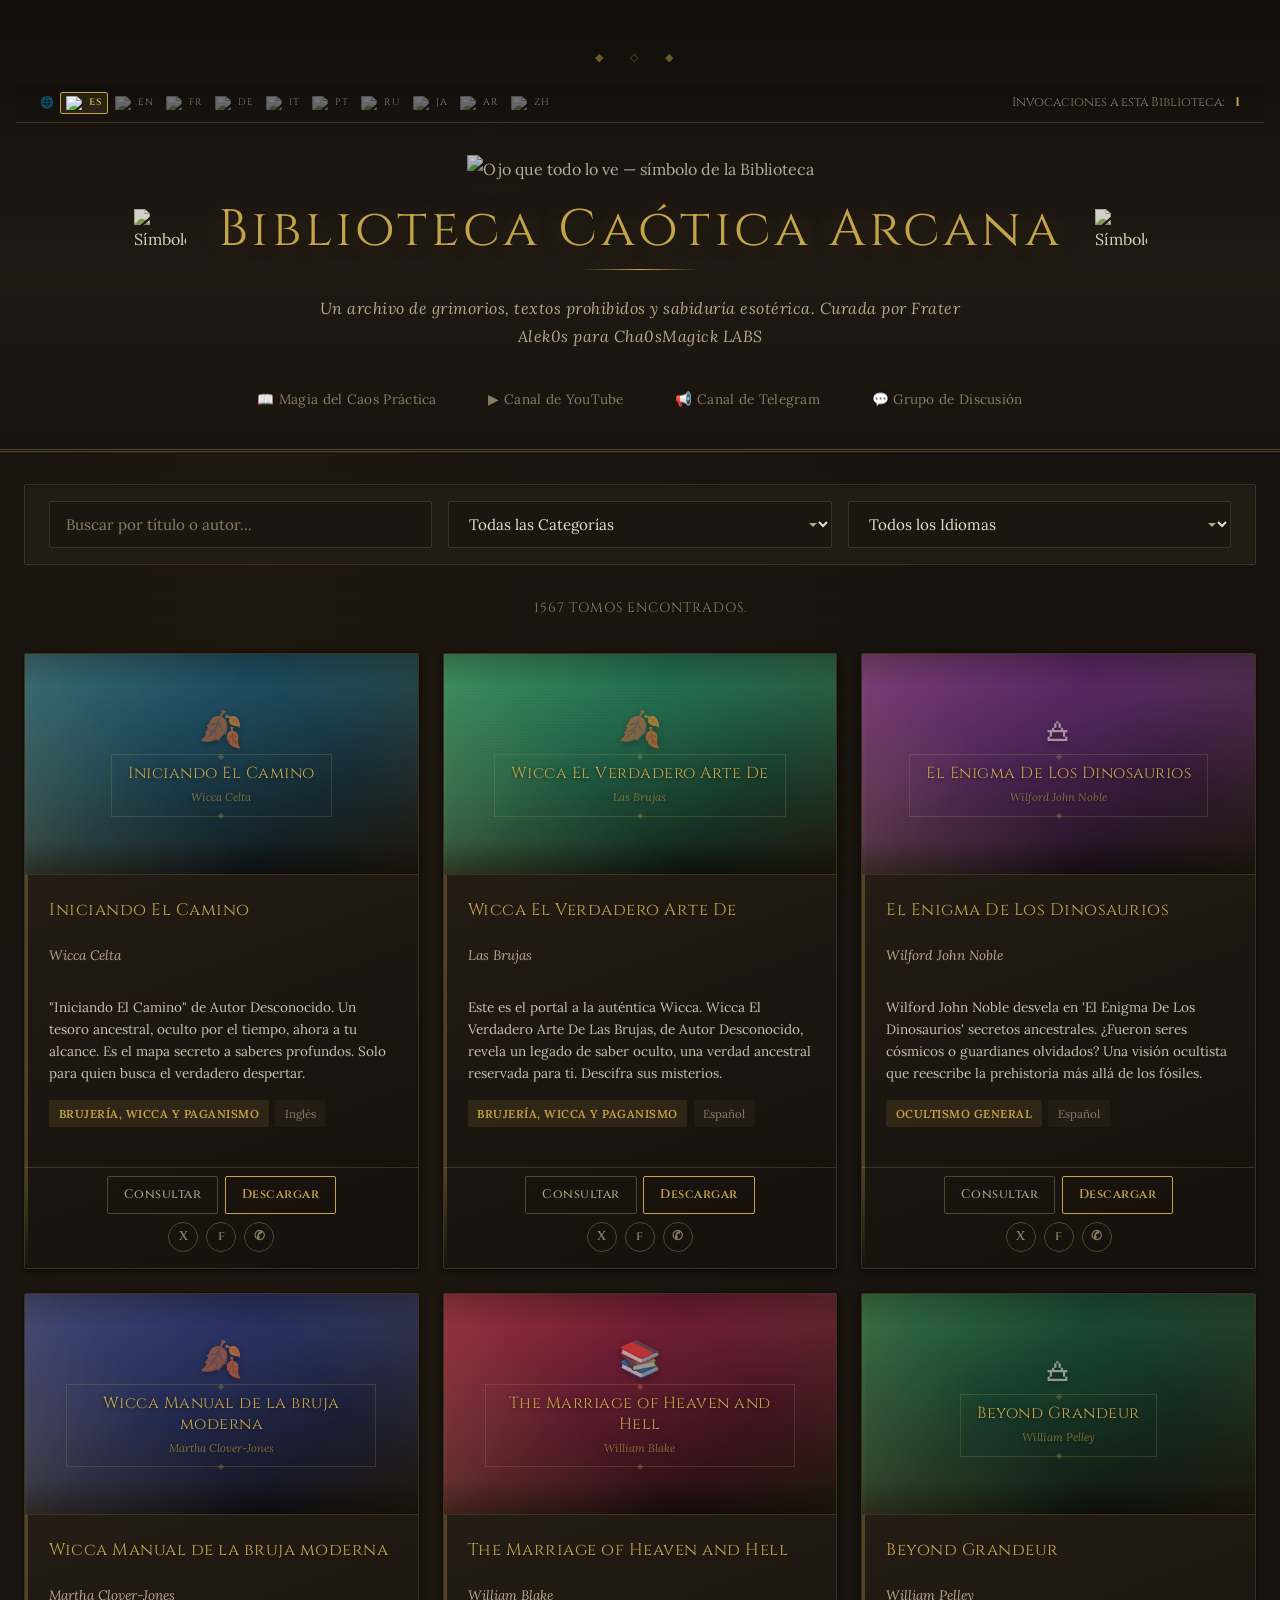
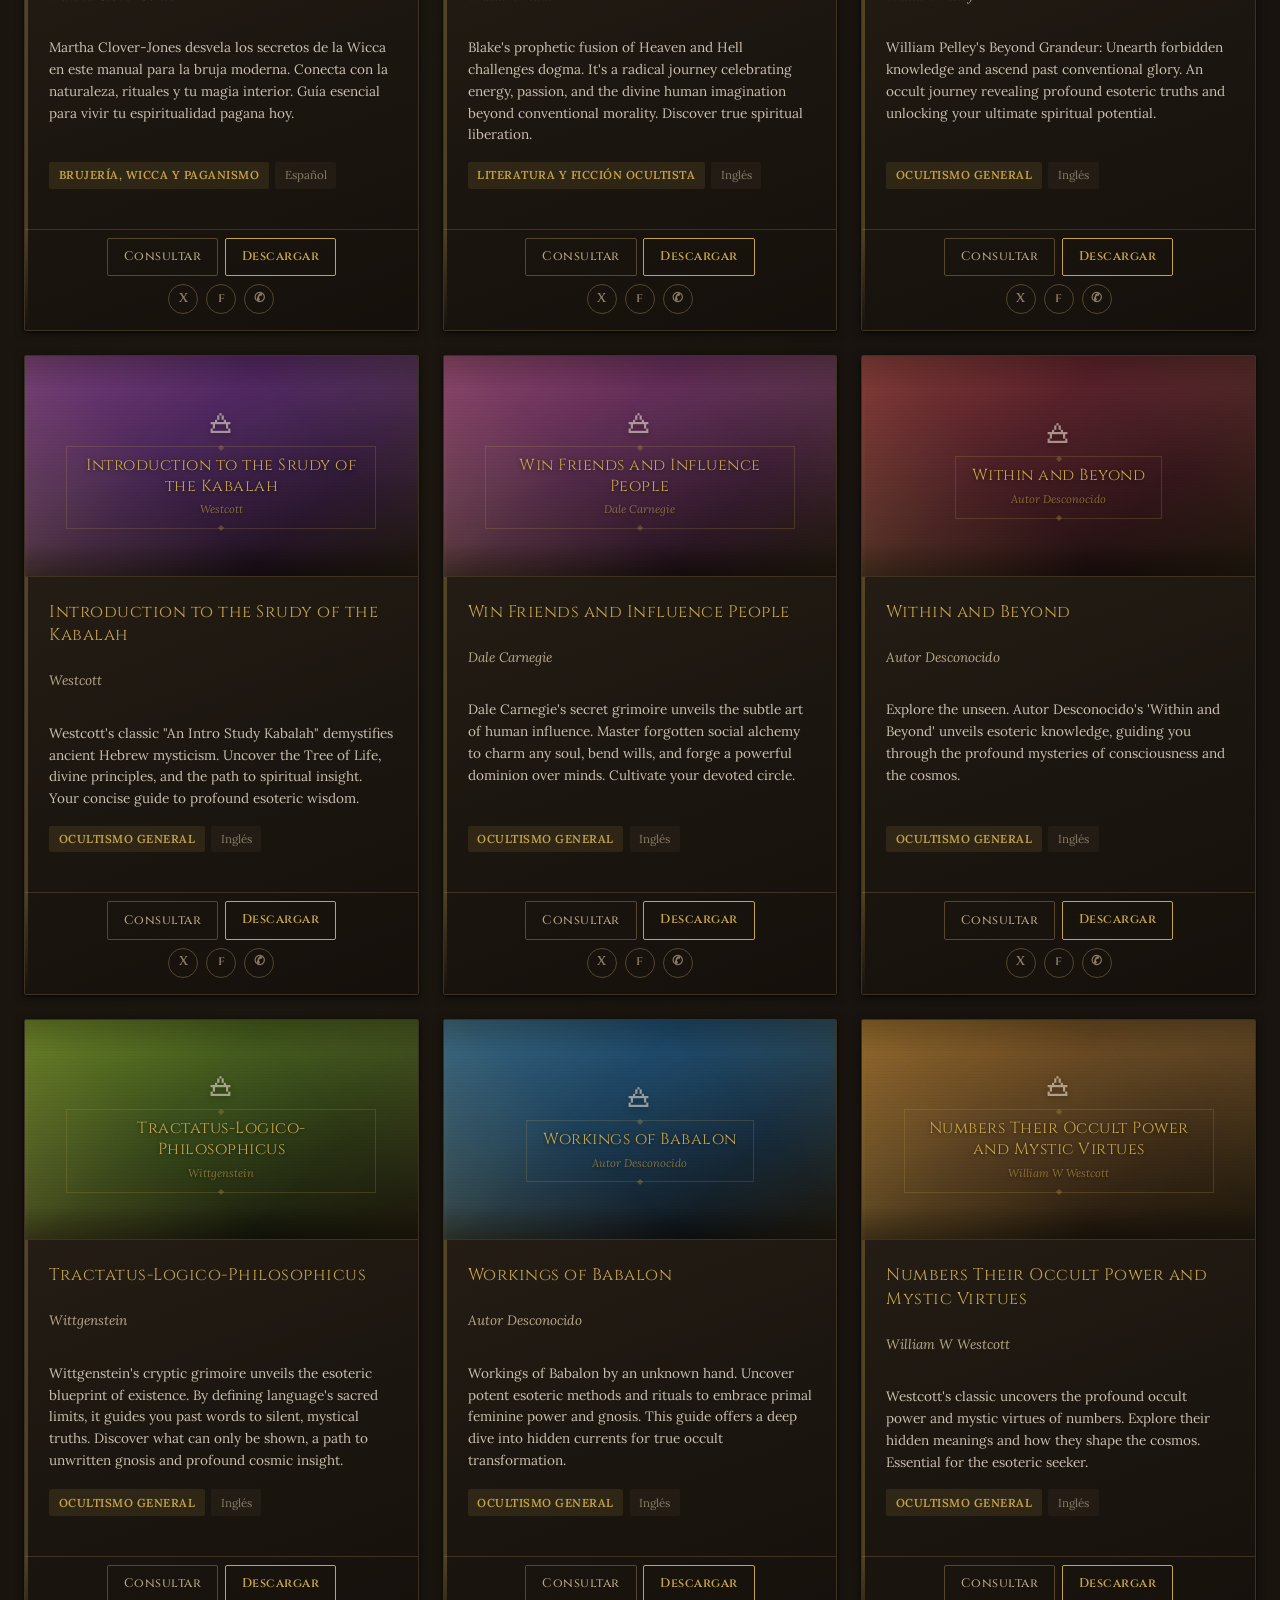
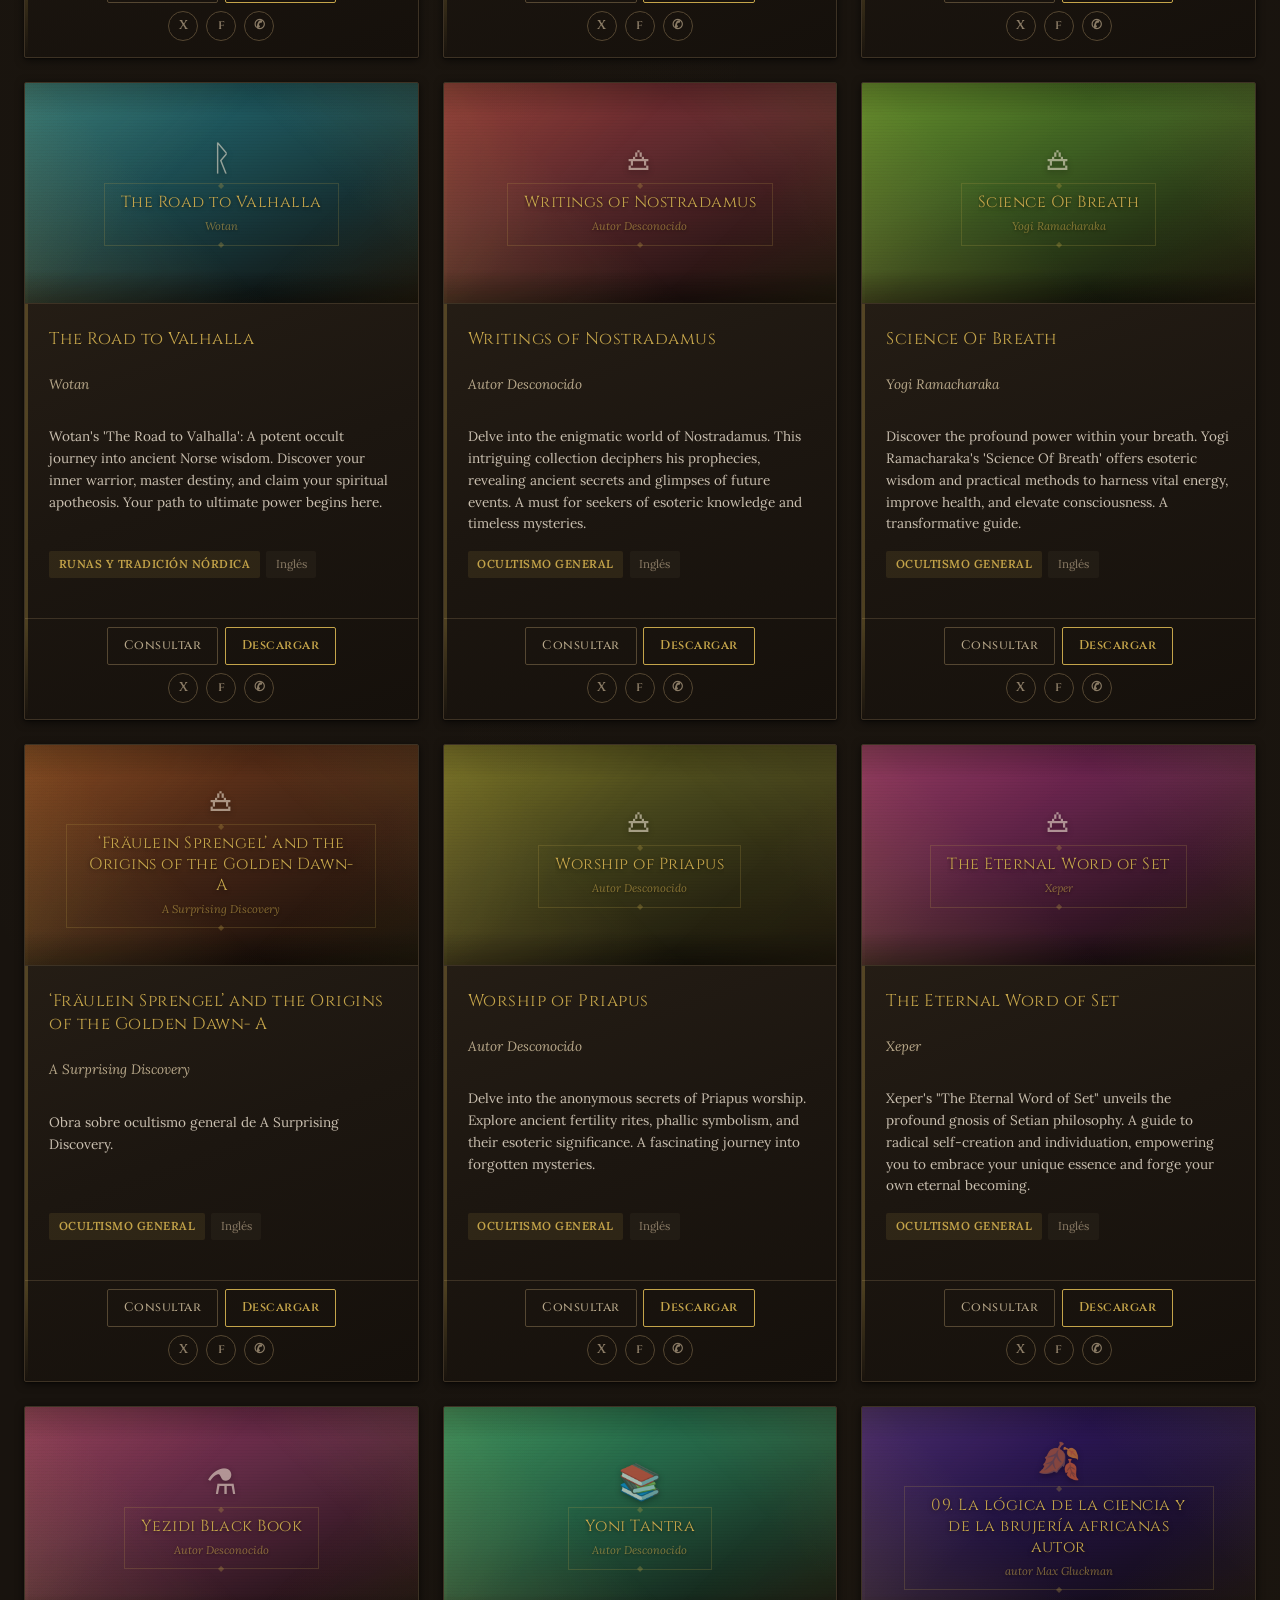
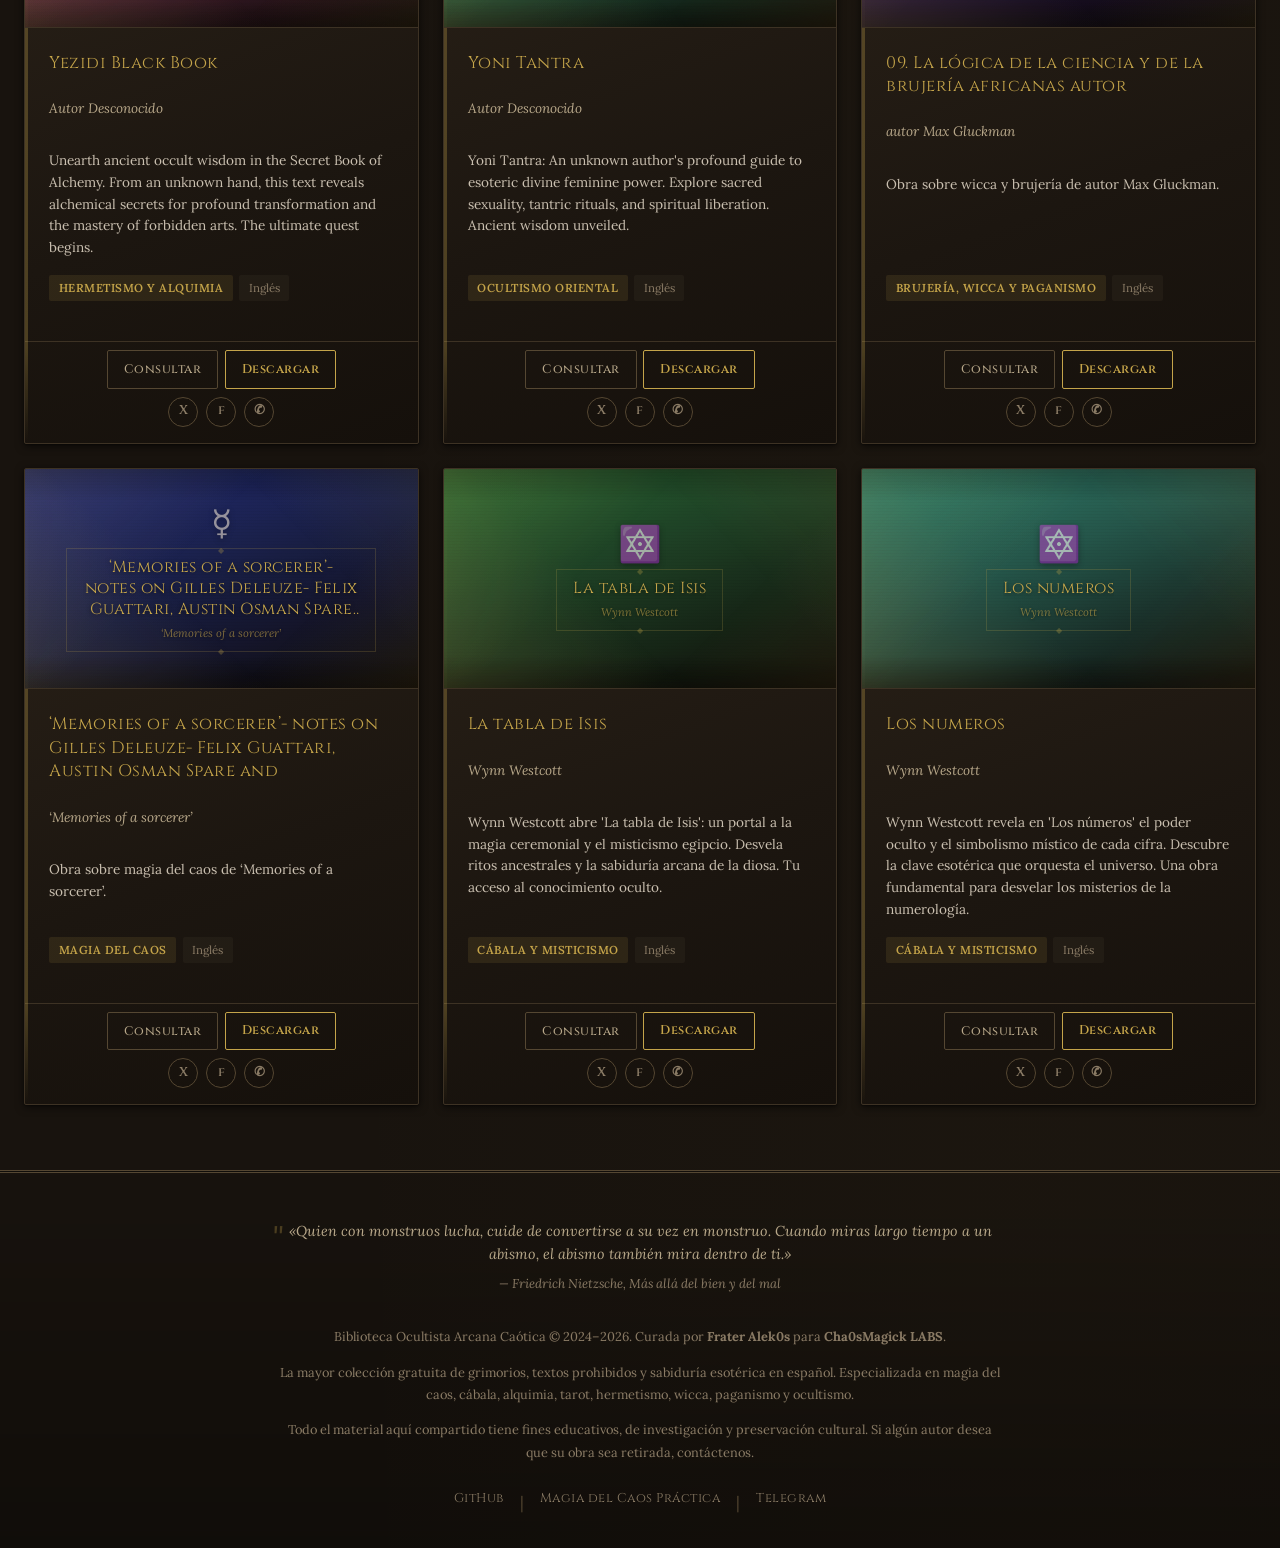
==== commit d9200de3: "minor fixes #2" ====
--- a/index.html
+++ b/index.html
@@ -29,7 +29,7 @@
     <meta property="og:image:width" content="1200">
     <meta property="og:image:height" content="630">
     <meta property="og:image:alt" content="Biblioteca Ocultista Arcana Caótica — Grimorios y textos esotéricos">
-    <meta property="og:site_name" content="Biblioteca Caótica Arcana">
+    <meta property="og:site_name" content="Biblioteca Caótica Arcana — Cha0sMagick LABS">
     <meta property="og:locale" content="es_ES">
 
     <!-- ═══════════════════════════════════════════ -->
@@ -59,7 +59,7 @@
                 "publisher": {
                     "@type": "Person",
                     "@id": "https://magiacaotica.github.io/Biblioteca-Caotica/#author",
-                    "name": "Frater Alek0s",
+                    "name": "Frater Alek0s — Cha0sMagick LABS",
                     "givenName": "Alek0s",
                     "url": "https://magiacaotica.github.io/Biblioteca-Caotica/"
                 },
@@ -177,13 +177,18 @@
             </div>
         </div>
 
+        <!-- Ojo que todo lo ve -->
+        <div class="ojo-container">
+            <img src="https://media4.giphy.com/media/v1.Y2lkPTc5MGI3NjExeTcyaGExamJnZTN2c2JudmNxOWhzbzZkZjY0c3pvY2pmYjNvbXRueCZlcD12MV9pbnRlcm5hbF9naWZfYnlfaWQmY3Q9Zw/GHycyakNPWSoo/giphy.gif" alt="Ojo que todo lo ve — símbolo de la Biblioteca" class="ojo-gif" width="120" height="120" loading="eager">
+        </div>
+
         <div class="titulo-container">
             <img src="https://media0.giphy.com/media/v1.Y2lkPTc5MGI3NjExZjR1MnFyb3BseHB1bTY5dXo2M3Fpb3hobTRwMXhwZmYwbWo2b2g0NCZlcD12MV9pbnRlcm5hbF9naWZfYnlfaWQmY3Q9Zw/9VyUbpXYsPXg5o9YEa/giphy.gif" alt="Símbolo ocultista decorativo izquierdo" class="logo" width="60" height="60" loading="eager" decoding="async">
             <h1>Biblioteca Caótica Arcana</h1>
             <img src="https://media0.giphy.com/media/v1.Y2lkPTc5MGI3NjExZjR1MnFyb3BseHB1bTY5dXo2M3Fpb3hobTRwMXhwZmYwbWo2b2g0NCZlcD12MV9pbnRlcm5hbF9naWZfYnlfaWQmY3Q9Zw/9VyUbpXYsPXg5o9YEa/giphy.gif" alt="Símbolo ocultista decorativo derecho" class="logo" width="60" height="60" loading="eager" decoding="async">
         </div>
 
-        <p class="subtitulo">Un archivo de grimorios, textos prohibidos y sabiduría esotérica. Creada y curada por Frater Alek0s</p>
+        <p class="subtitulo">Un archivo de grimorios, textos prohibidos y sabiduría esotérica. Curada por Frater Alek0s para Cha0sMagick LABS</p>
 
         <!-- GEO: Respuesta directa para LLMs — ¿Qué es esta biblioteca? -->
         <div class="geo-snippet" aria-hidden="true" hidden>
@@ -191,11 +196,10 @@
         </div>
 
         <nav class="enlaces-comunidad" aria-label="Enlaces de la comunidad">
-            <a href="https://grimoriomagiadelcaos.blogspot.com" target="_blank" rel="noopener noreferrer" aria-label="Blog Grimorio Magia del Caos (abre en nueva pestaña)">📖 Blog: Grimorio Magia del Caos</a>
-            <a href="https://www.youtube.com/@MagiaCaoticaMagiadelCaos" target="_blank" rel="noopener noreferrer" aria-label="Canal de YouTube — suscríbete (abre en nueva pestaña)">▶ Canal de YouTube (suscríbete)</a>
+            <a href="https://magiadelcaospractica.com" target="_blank" rel="noopener noreferrer" aria-label="Blog Magia del Caos Práctica (abre en nueva pestaña)">📖 Magia del Caos Práctica</a>
+            <a href="https://www.youtube.com/@MagiaCaoticaMagiadelCaos" target="_blank" rel="noopener noreferrer" aria-label="Canal de YouTube — suscríbete (abre en nueva pestaña)">▶ Canal de YouTube</a>
             <a href="https://t.me/magiacaotica" target="_blank" rel="noopener noreferrer" aria-label="Canal de Telegram (abre en nueva pestaña)">📢 Canal de Telegram</a>
             <a href="https://t.me/magiacaoticacoven" target="_blank" rel="noopener noreferrer" aria-label="Grupo de discusión en Telegram (abre en nueva pestaña)">💬 Grupo de Discusión</a>
-            <a href="https://bit.ly/4lGEo9z" target="_blank" rel="noopener noreferrer" aria-label="Ritual de Abundancia (abre en nueva pestaña)">✨ Ritual de Abundancia</a>
         </nav>
     </header>
 
@@ -240,8 +244,13 @@
         <div class="footer-content">
             <p class="footer-quote">«Quien con monstruos lucha, cuide de convertirse a su vez en monstruo. Cuando miras largo tiempo a un abismo, el abismo también mira dentro de ti.» <cite>— Friedrich Nietzsche, Más allá del bien y del mal</cite></p>
 
+            <!-- Mapa de visitas -->
+            <div class="visitor-map" aria-label="Mapa de visitantes">
+                <script type="text/javascript" src="//rf.revolvermaps.com/0/0/7.js?i=5n0qo8x9m4l&amp;m=0&amp;c=18130e&amp;cr1=c4a44a&amp;cr2=b8a88a&amp;l=0&amp;w=300&amp;h=180&amp;ds=20" async="async"></script>
+            </div>
+
             <div class="footer-info">
-                <p>Biblioteca Ocultista Arcana Caótica &copy; 2024–2026. Curada por <strong>Frater Alek0s</strong>.</p>
+                <p>Biblioteca Ocultista Arcana Caótica &copy; 2024–2026. Curada por <strong>Frater Alek0s</strong> para <strong>Cha0sMagick LABS</strong>.</p>
                 <p>La mayor colección gratuita de grimorios, textos prohibidos y sabiduría esotérica en español. Especializada en magia del caos, cábala, alquimia, tarot, hermetismo, wicca, paganismo y ocultismo.</p>
                 <p class="footer-disclaimer">Todo el material aquí compartido tiene fines educativos, de investigación y preservación cultural. Si algún autor desea que su obra sea retirada, contáctenos.</p>
             </div>
@@ -249,7 +258,7 @@
             <nav class="footer-links" aria-label="Enlaces del pie de página">
                 <a href="https://github.com/MagiaCaotica/Biblioteca-Caotica" target="_blank" rel="noopener noreferrer">GitHub</a>
                 <span aria-hidden="true">|</span>
-                <a href="https://grimoriomagiadelcaos.blogspot.com" target="_blank" rel="noopener noreferrer">Blog</a>
+                <a href="https://magiadelcaospractica.com" target="_blank" rel="noopener noreferrer">Magia del Caos Práctica</a>
                 <span aria-hidden="true">|</span>
                 <a href="https://t.me/magiacaotica" target="_blank" rel="noopener noreferrer">Telegram</a>
             </nav>
--- a/style.css
+++ b/style.css
@@ -216,6 +216,20 @@
 .contador-etiqueta { margin-right: var(--espaciado-sm); }
 .contador-numero { color: var(--color-primario); font-weight: 700; }
 
+/* Ojo que todo lo ve */
+.ojo-container {
+    text-align: center;
+    margin-bottom: var(--espaciado-md);
+}
+.ojo-gif {
+    width: 100px; height: 100px;
+    object-fit: contain;
+    opacity: 0.75;
+    filter: drop-shadow(0 0 30px rgba(196,164,74,0.25));
+    transition: opacity var(--transicion-lenta);
+}
+.ojo-gif:hover { opacity: 1; }
+
 /* Título */
 .titulo-container {
     display: flex;
@@ -742,6 +756,19 @@
     font-style: italic; margin: var(--espaciado-sm) 0;
 }
 
+/* ── Mapa de visitas ──────────────────────────────────────── */
+.visitor-map {
+    text-align: center;
+    margin: var(--espaciado-lg) 0;
+    opacity: 0.7;
+    transition: opacity var(--transicion-media);
+}
+.visitor-map:hover { opacity: 1; }
+.visitor-map img,
+.visitor-map canvas {
+    border-radius: var(--radio-borde-lg);
+}
+
 /* ═══════════════════════════════════════════════════════════════
    FOOTER — Placa de la Biblioteca
    ═══════════════════════════════════════════════════════════════ */
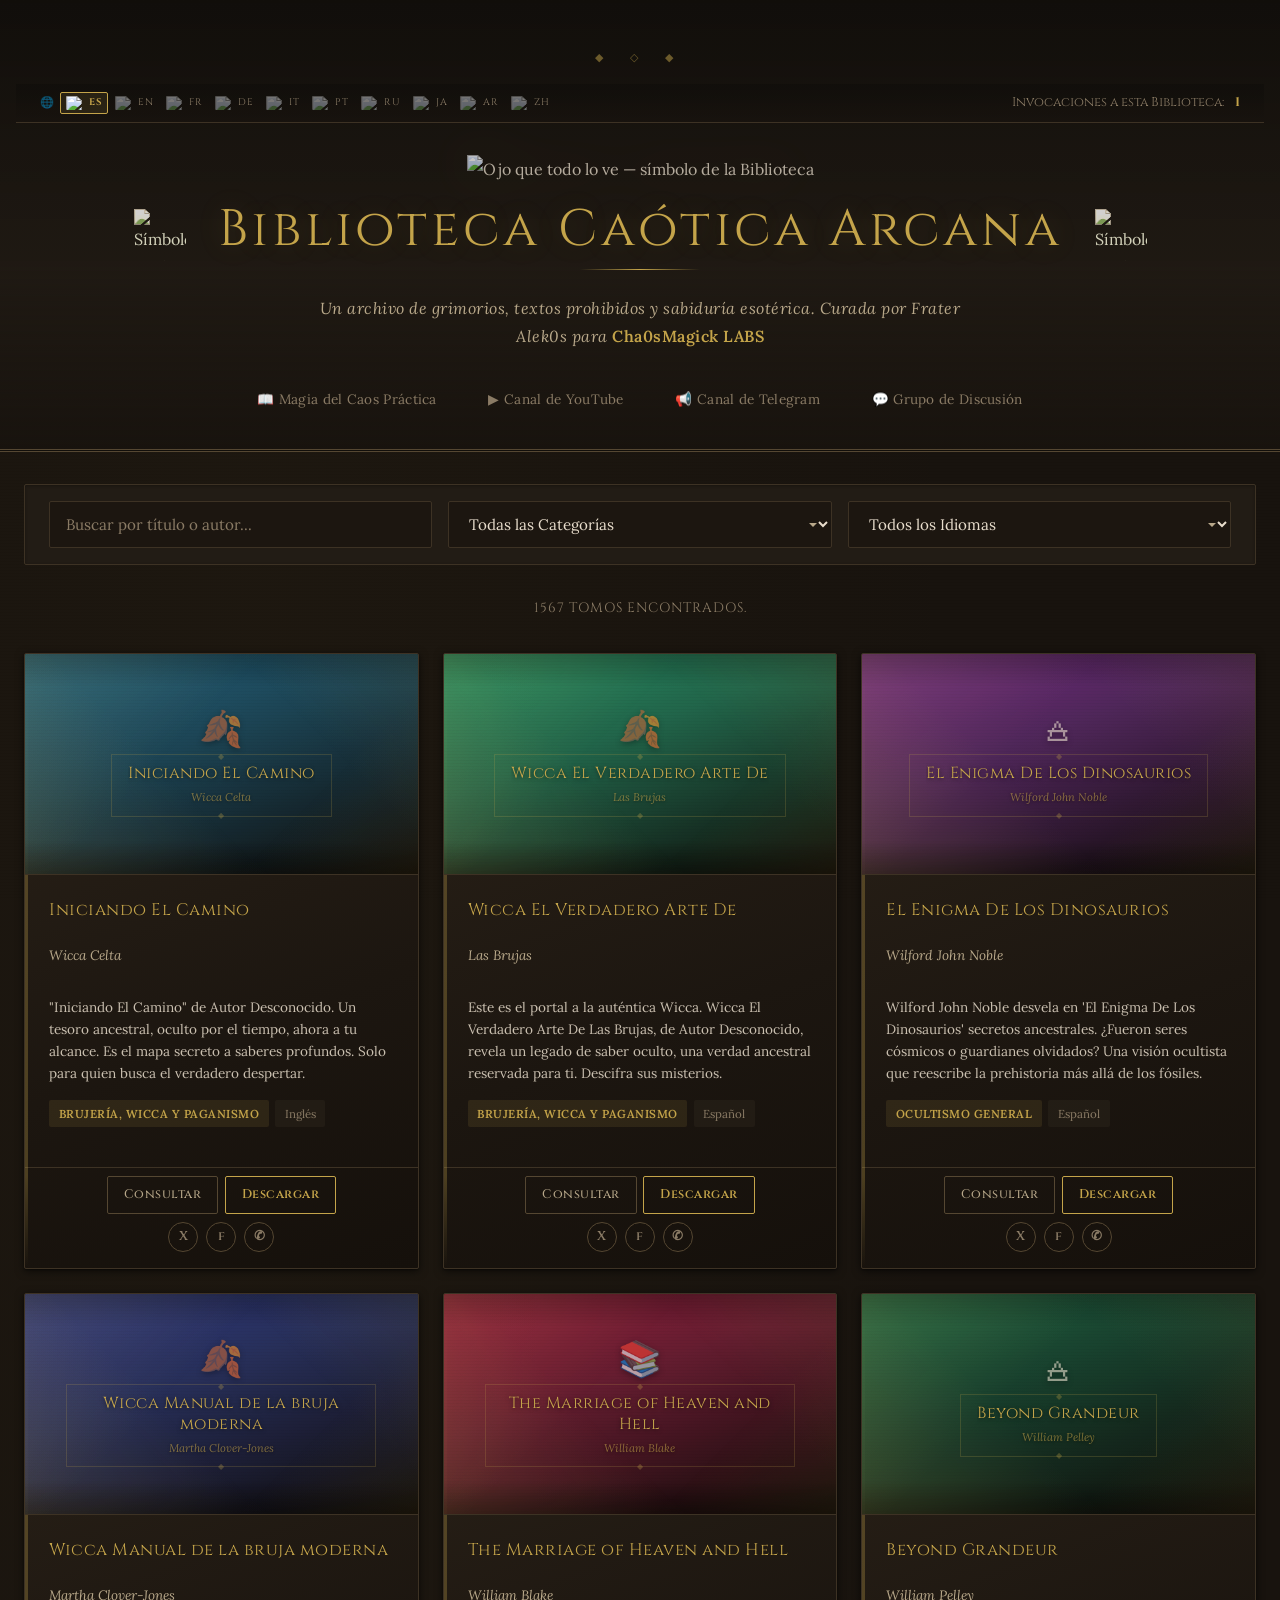
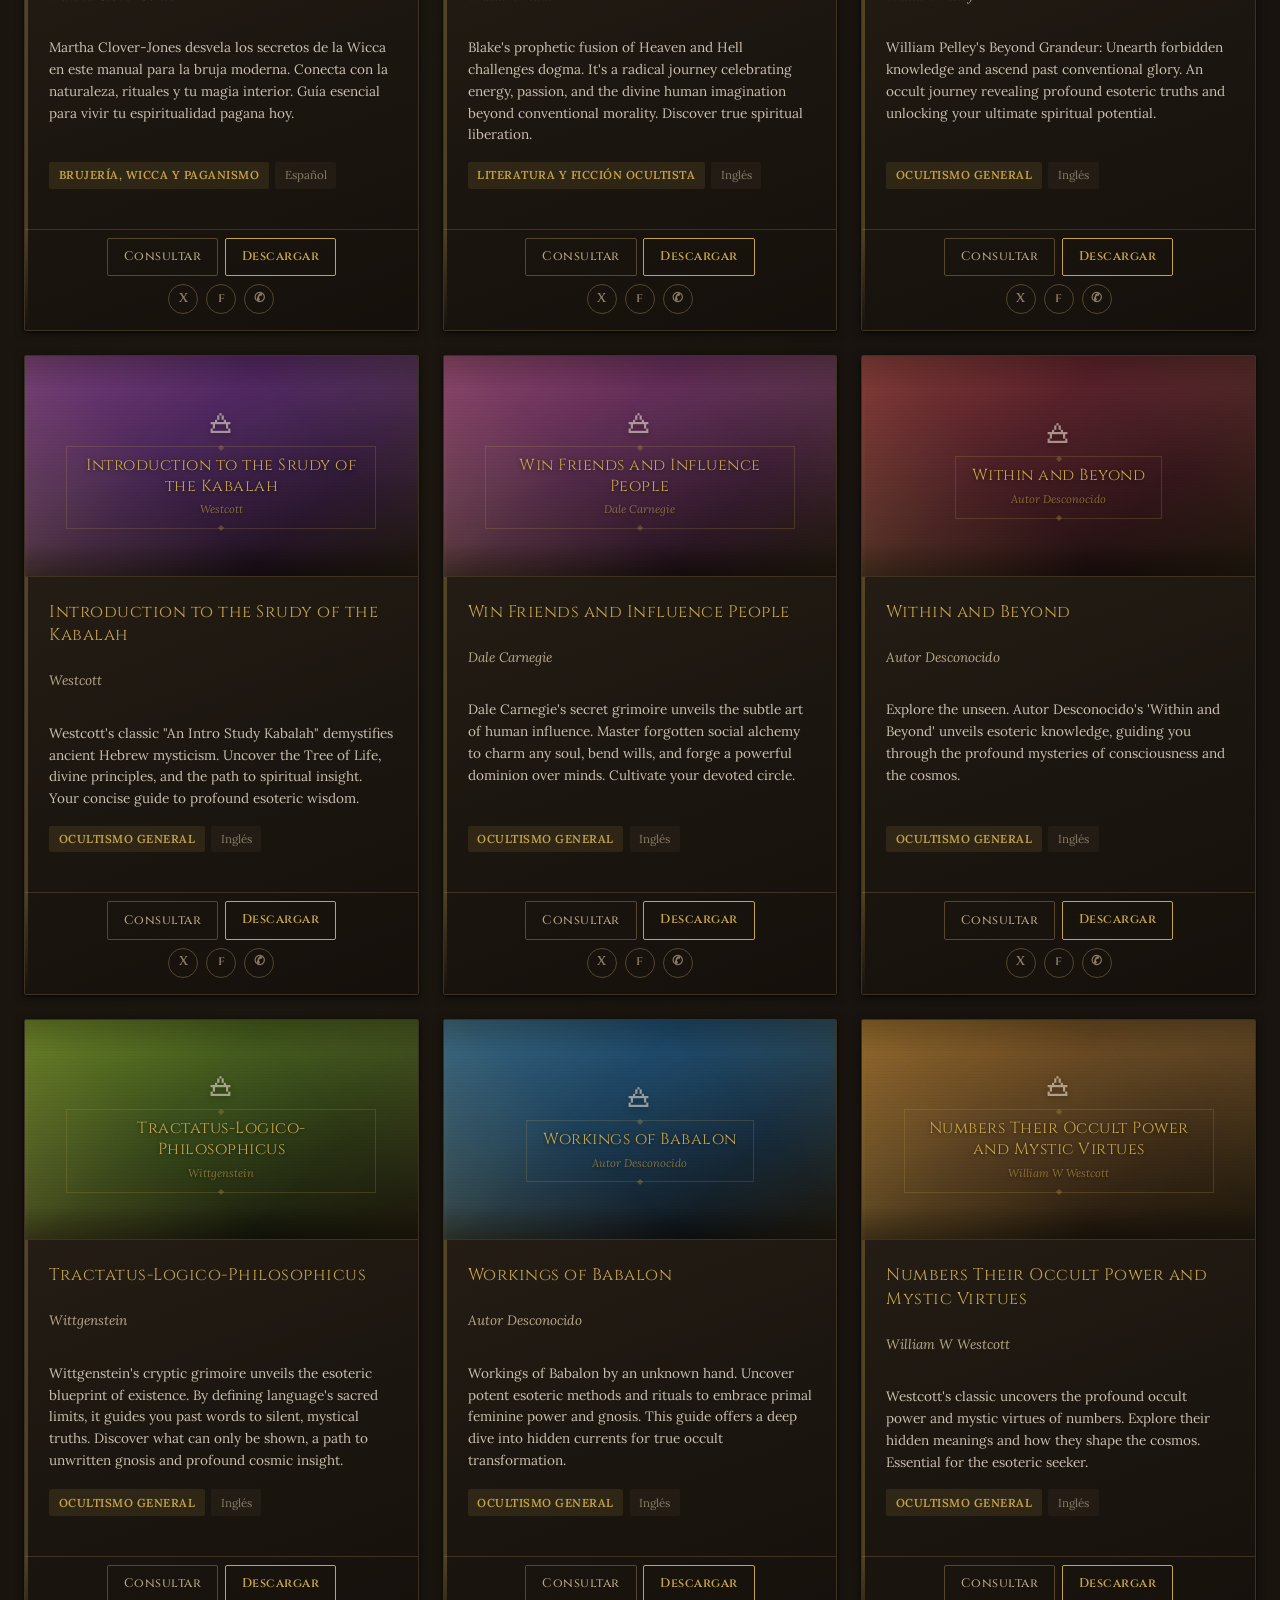
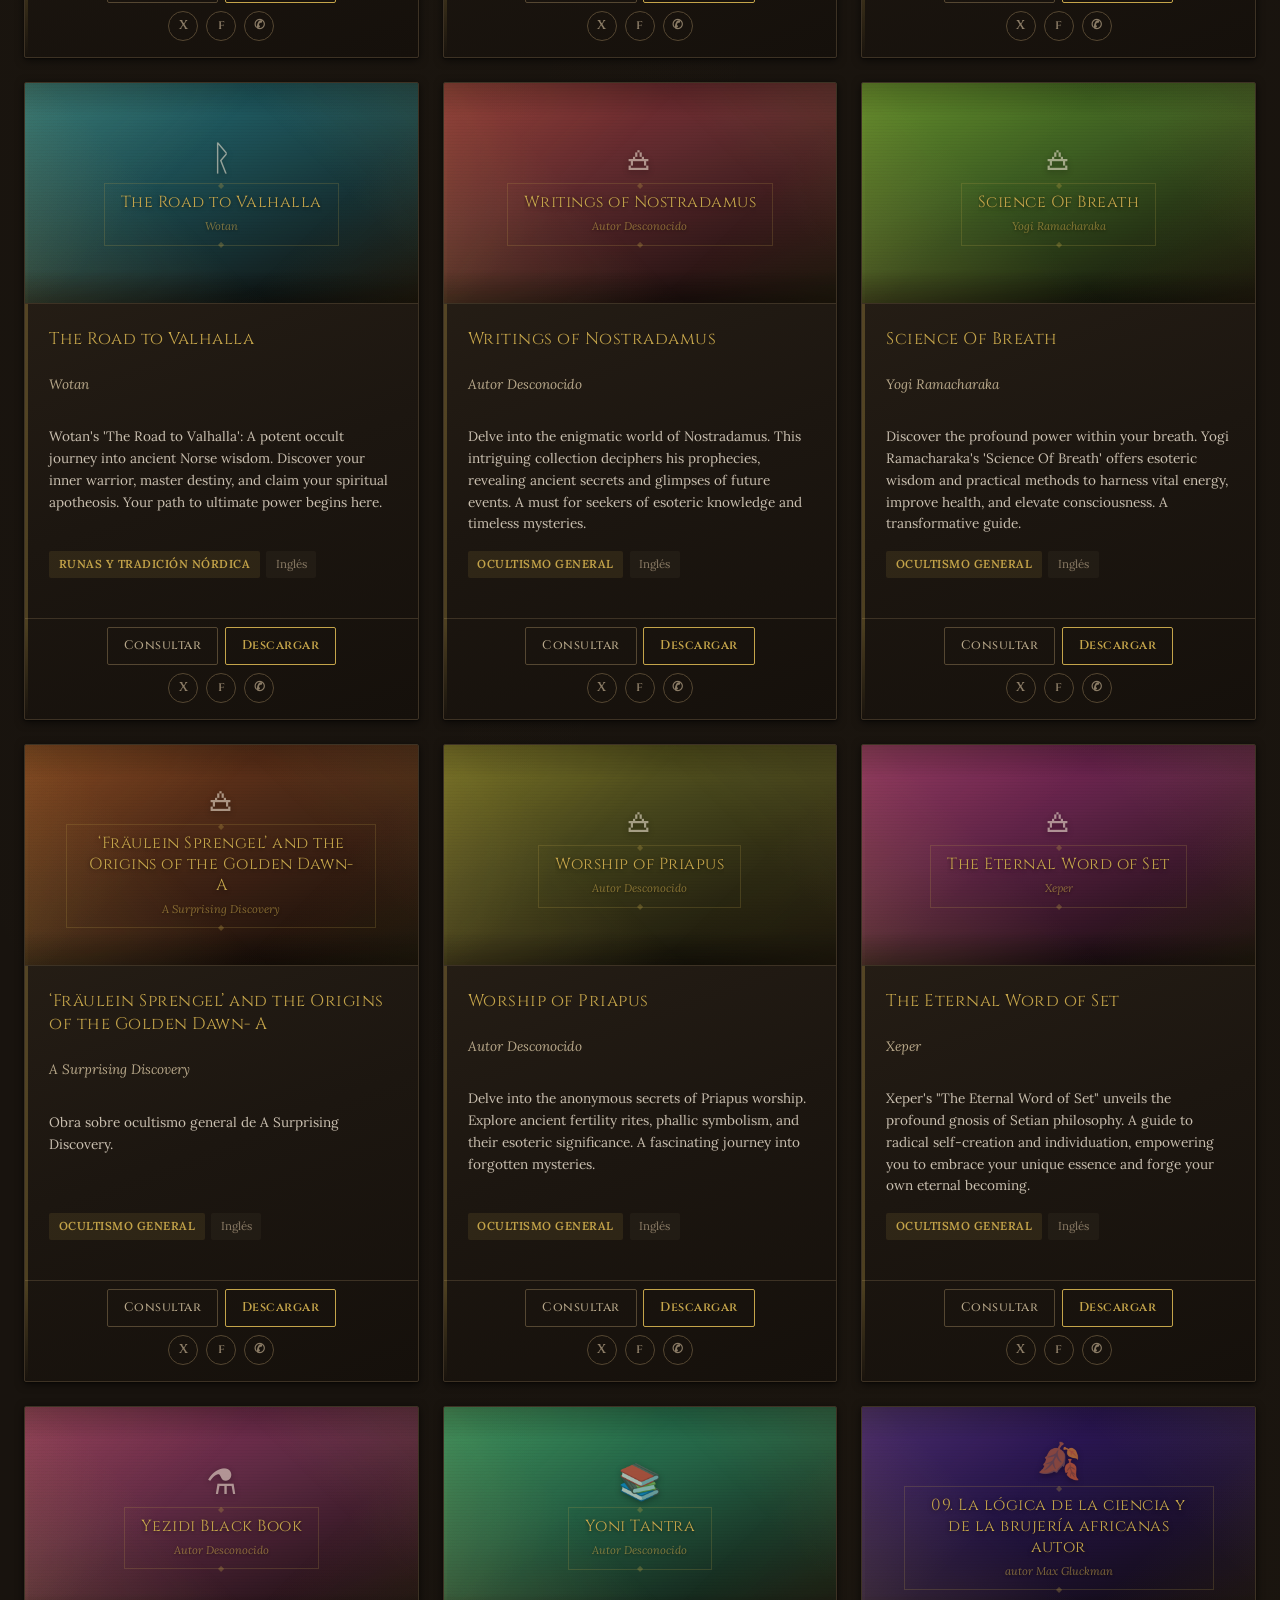
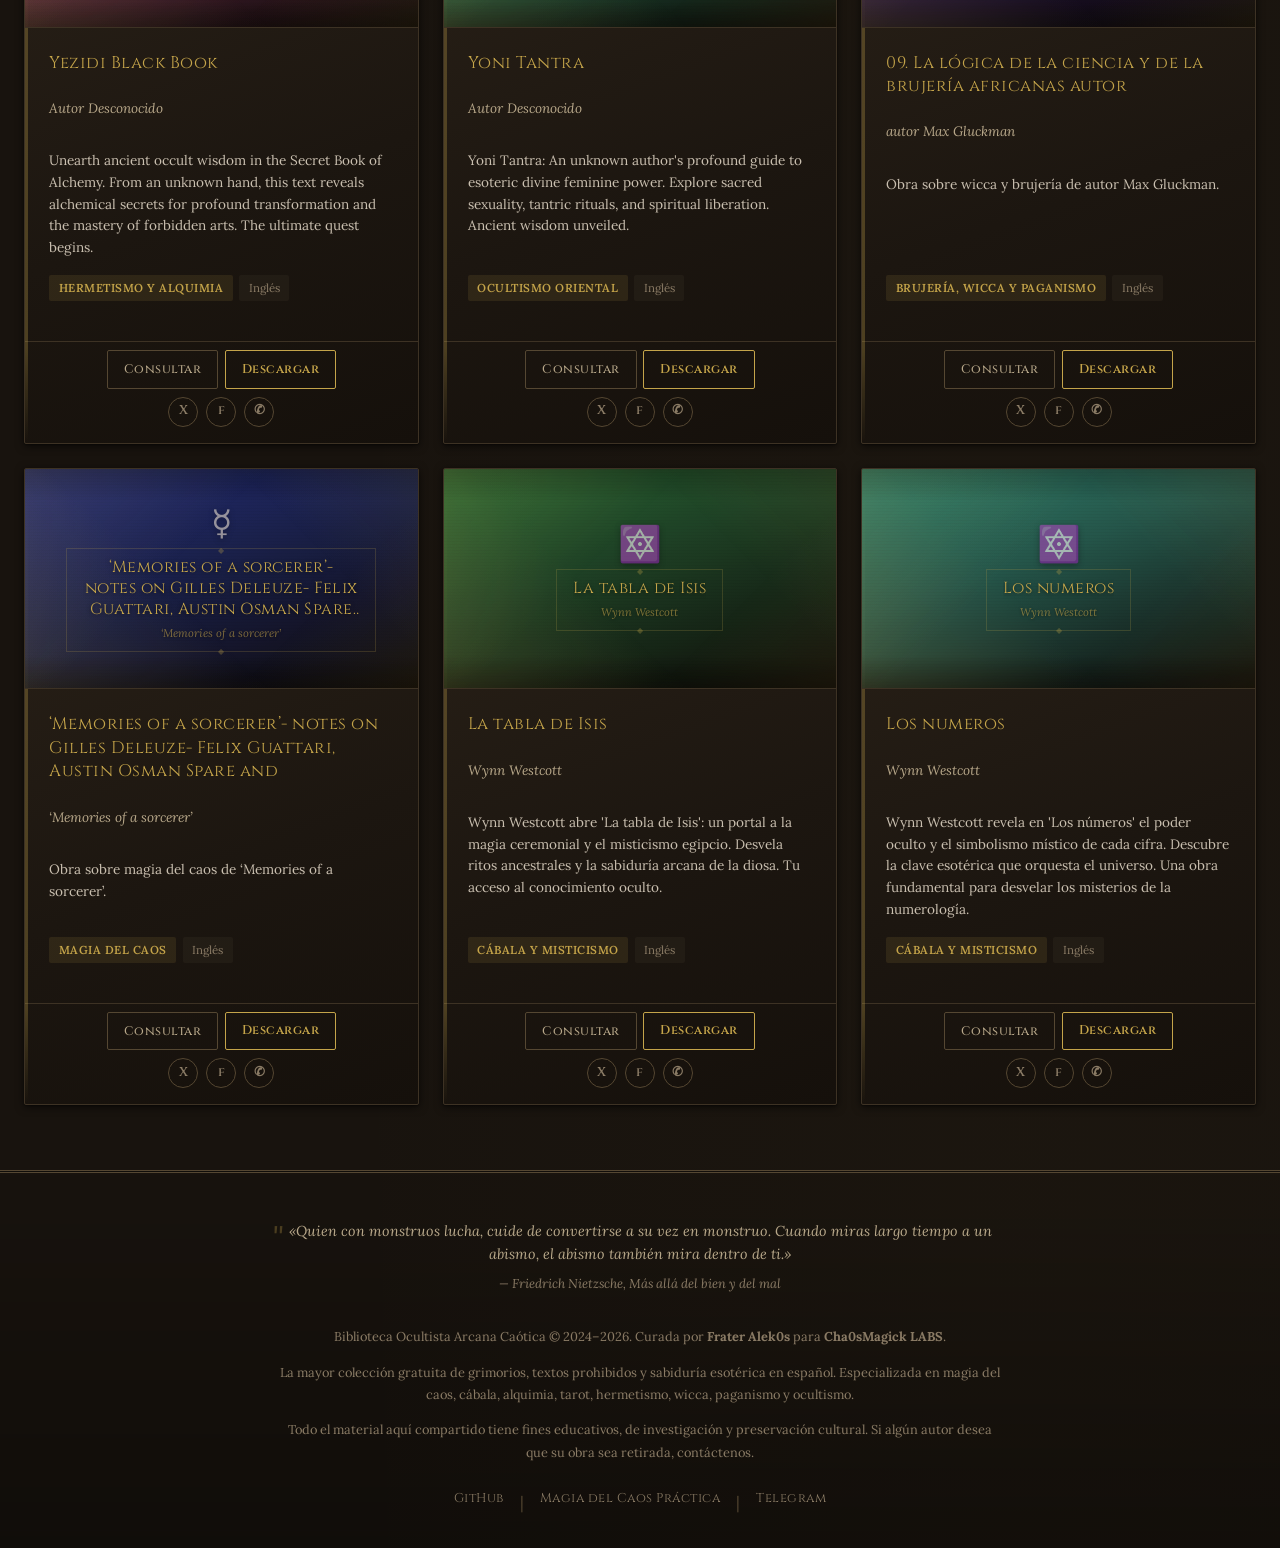
==== commit 26a77252: "solucion embed?" ====
--- a/index.html
+++ b/index.html
@@ -188,7 +188,7 @@
             <img src="https://media0.giphy.com/media/v1.Y2lkPTc5MGI3NjExZjR1MnFyb3BseHB1bTY5dXo2M3Fpb3hobTRwMXhwZmYwbWo2b2g0NCZlcD12MV9pbnRlcm5hbF9naWZfYnlfaWQmY3Q9Zw/9VyUbpXYsPXg5o9YEa/giphy.gif" alt="Símbolo ocultista decorativo derecho" class="logo" width="60" height="60" loading="eager" decoding="async">
         </div>
 
-        <p class="subtitulo">Un archivo de grimorios, textos prohibidos y sabiduría esotérica. Curada por Frater Alek0s para Cha0sMagick LABS</p>
+        <p class="subtitulo">Un archivo de grimorios, textos prohibidos y sabiduría esotérica. Curada por Frater Alek0s para <a href="https://cha0smagicklabs.com" target="_blank" rel="noopener noreferrer" class="labs-link">Cha0sMagick LABS</a></p>
 
         <!-- GEO: Respuesta directa para LLMs — ¿Qué es esta biblioteca? -->
         <div class="geo-snippet" aria-hidden="true" hidden>
@@ -269,6 +269,7 @@
     <!-- SCRIPTS                                   -->
     <!-- ═══════════════════════════════════════════ -->
     <script src="biblioteca_datos.js" defer></script>
+    <script src="mega-client.js" defer></script>
     <script src="script.js" defer></script>
 
     <!-- PDF.js — Carga condicional (solo cuando se necesita el visor) -->
@@ -287,6 +288,15 @@
                 <button id="modal-close" class="modal-close" aria-label="Cerrar">&times;</button>
             </div>
             <div class="modal-body">
+                <!-- Visor PDF.js (render inline real) -->
+                <div id="modal-pdf-viewer" style="display:none; width:100%; height:100%; overflow:auto; background:#0d0a07; flex-direction:column; align-items:center; padding:1rem;">
+                    <canvas id="modal-pdf-canvas" style="max-width:100%; box-shadow: 0 4px 24px rgba(0,0,0,0.8);"></canvas>
+                    <div id="modal-pdf-controls" style="display:flex; gap:1rem; align-items:center; padding:1rem; flex-shrink:0;">
+                        <button id="pdf-prev" class="boton-secundario" disabled aria-label="Página anterior">◀</button>
+                        <span id="pdf-page-info" style="color:var(--color-texto-secundario); font-family:var(--fuente-titulos); font-size:0.8rem;">Pág 1 / 1</span>
+                        <button id="pdf-next" class="boton-secundario" disabled aria-label="Página siguiente">▶</button>
+                    </div>
+                </div>
                 <!-- Estrategia 1: <object> — distinto contexto de seguridad -->
                 <object id="modal-object"
                         type="text/html"
@@ -304,6 +314,7 @@
                 <div id="modal-loading" class="modal-loading" role="status">
                     <div class="loading-spinner" aria-hidden="true"></div>
                     <p>Cargando <strong id="modal-book-name">el tomo</strong> desde Mega.nz...</p>
+                    <progress id="modal-progress" value="0" max="100" style="display:none; width:200px; margin-top:0.5rem; accent-color:var(--color-primario);"></progress>
                 </div>
                 <!-- Estado: fallback -->
                 <div id="modal-fallback" class="modal-fallback" style="display:none;">
--- a/style.css
+++ b/style.css
@@ -275,6 +275,14 @@
     max-width: 650px;
     letter-spacing: 0.5px;
 }
+.labs-link {
+    color: var(--color-primario);
+    text-decoration: none;
+    font-weight: 600;
+    font-style: normal;
+    transition: color var(--transicion-media);
+}
+.labs-link:hover { color: var(--color-primario-hover); text-decoration: underline; }
 
 /* Enlaces comunidad */
 .enlaces-comunidad {
@@ -743,6 +751,18 @@
 }
 .modal-loading p { margin-top: var(--espaciado-md); font-style: italic; }
 
+/* Barra de progreso de descarga */
+#modal-progress {
+    width: 200px; height: 4px;
+    margin-top: 0.8rem;
+    appearance: none; -webkit-appearance: none;
+    border-radius: 2px; overflow: hidden;
+    background: var(--color-borde);
+}
+#modal-progress::-webkit-progress-bar { background: var(--color-borde); border-radius: 2px; }
+#modal-progress::-webkit-progress-value { background: var(--color-primario); border-radius: 2px; transition: width 0.3s; }
+#modal-progress::-moz-progress-bar { background: var(--color-primario); border-radius: 2px; }
+
 .modal-fallback {
     text-align: center; padding: var(--espaciado-xl); max-width: 420px;
 }
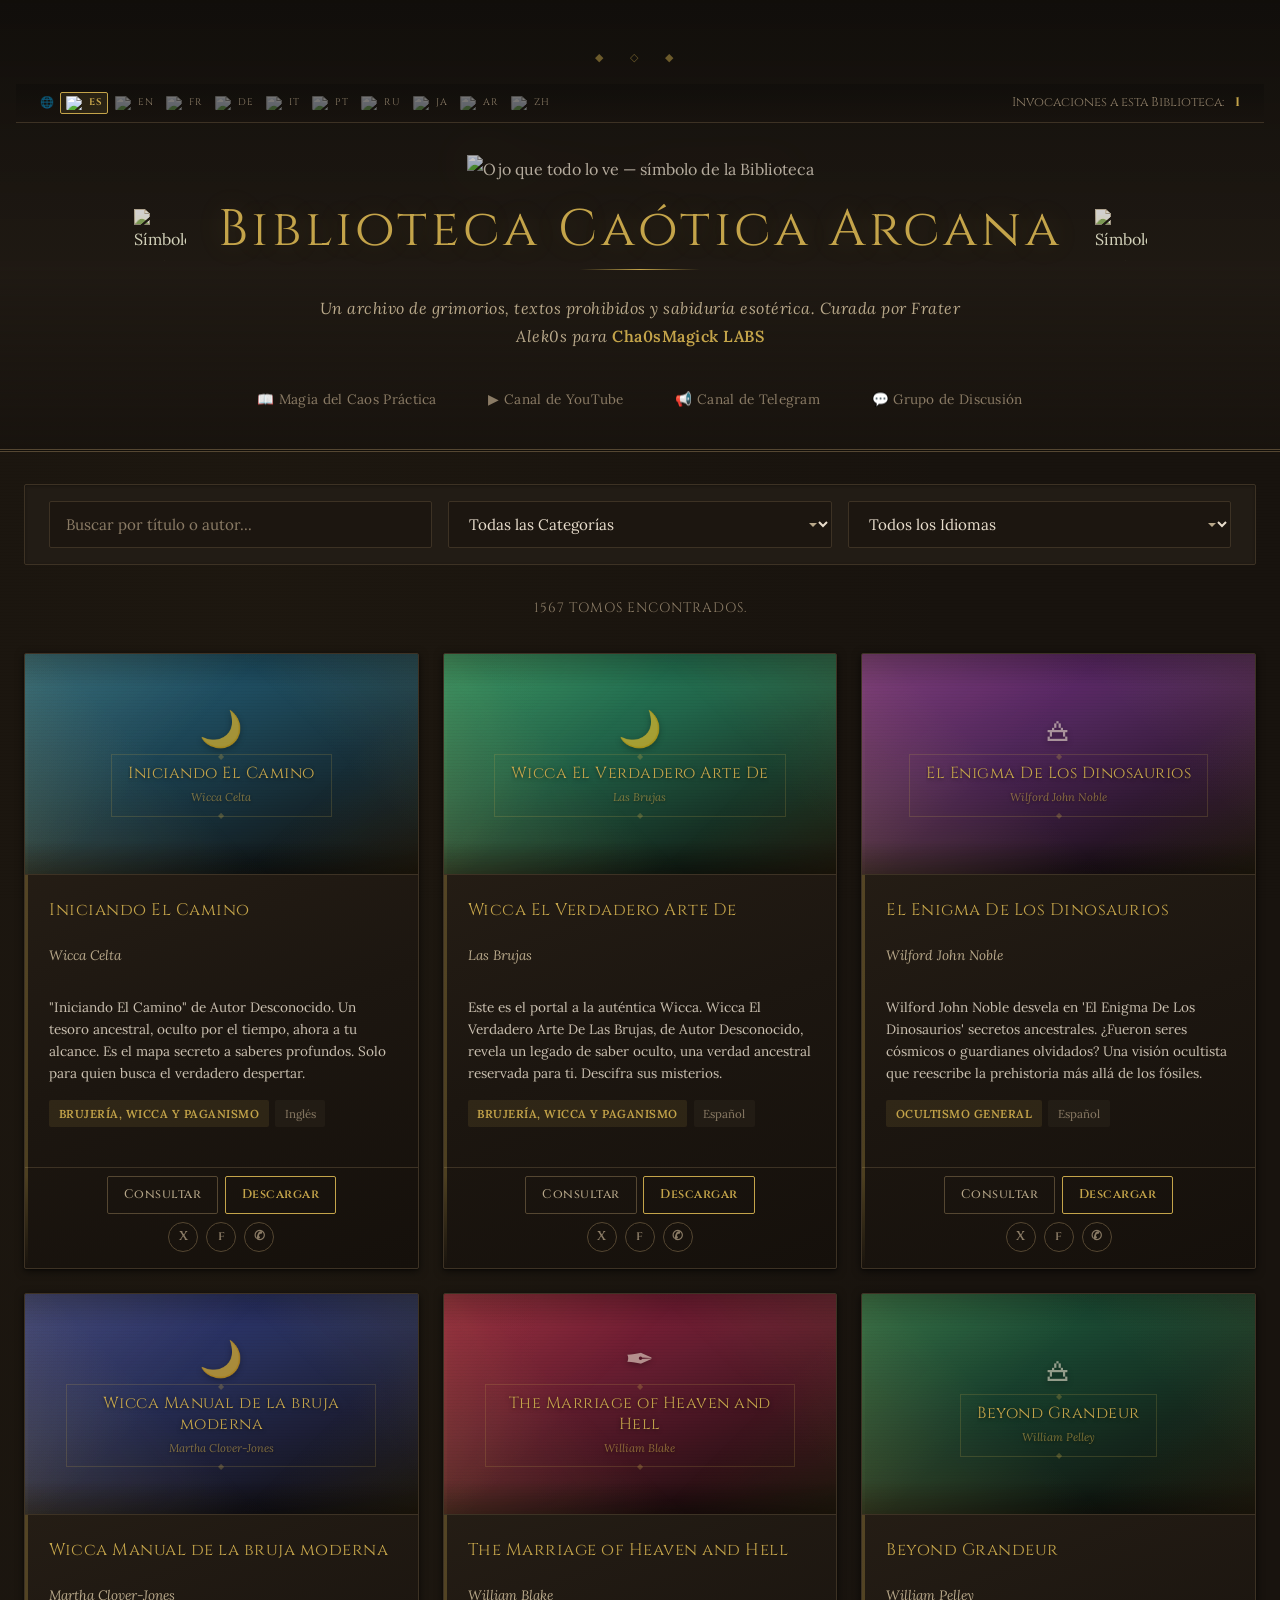
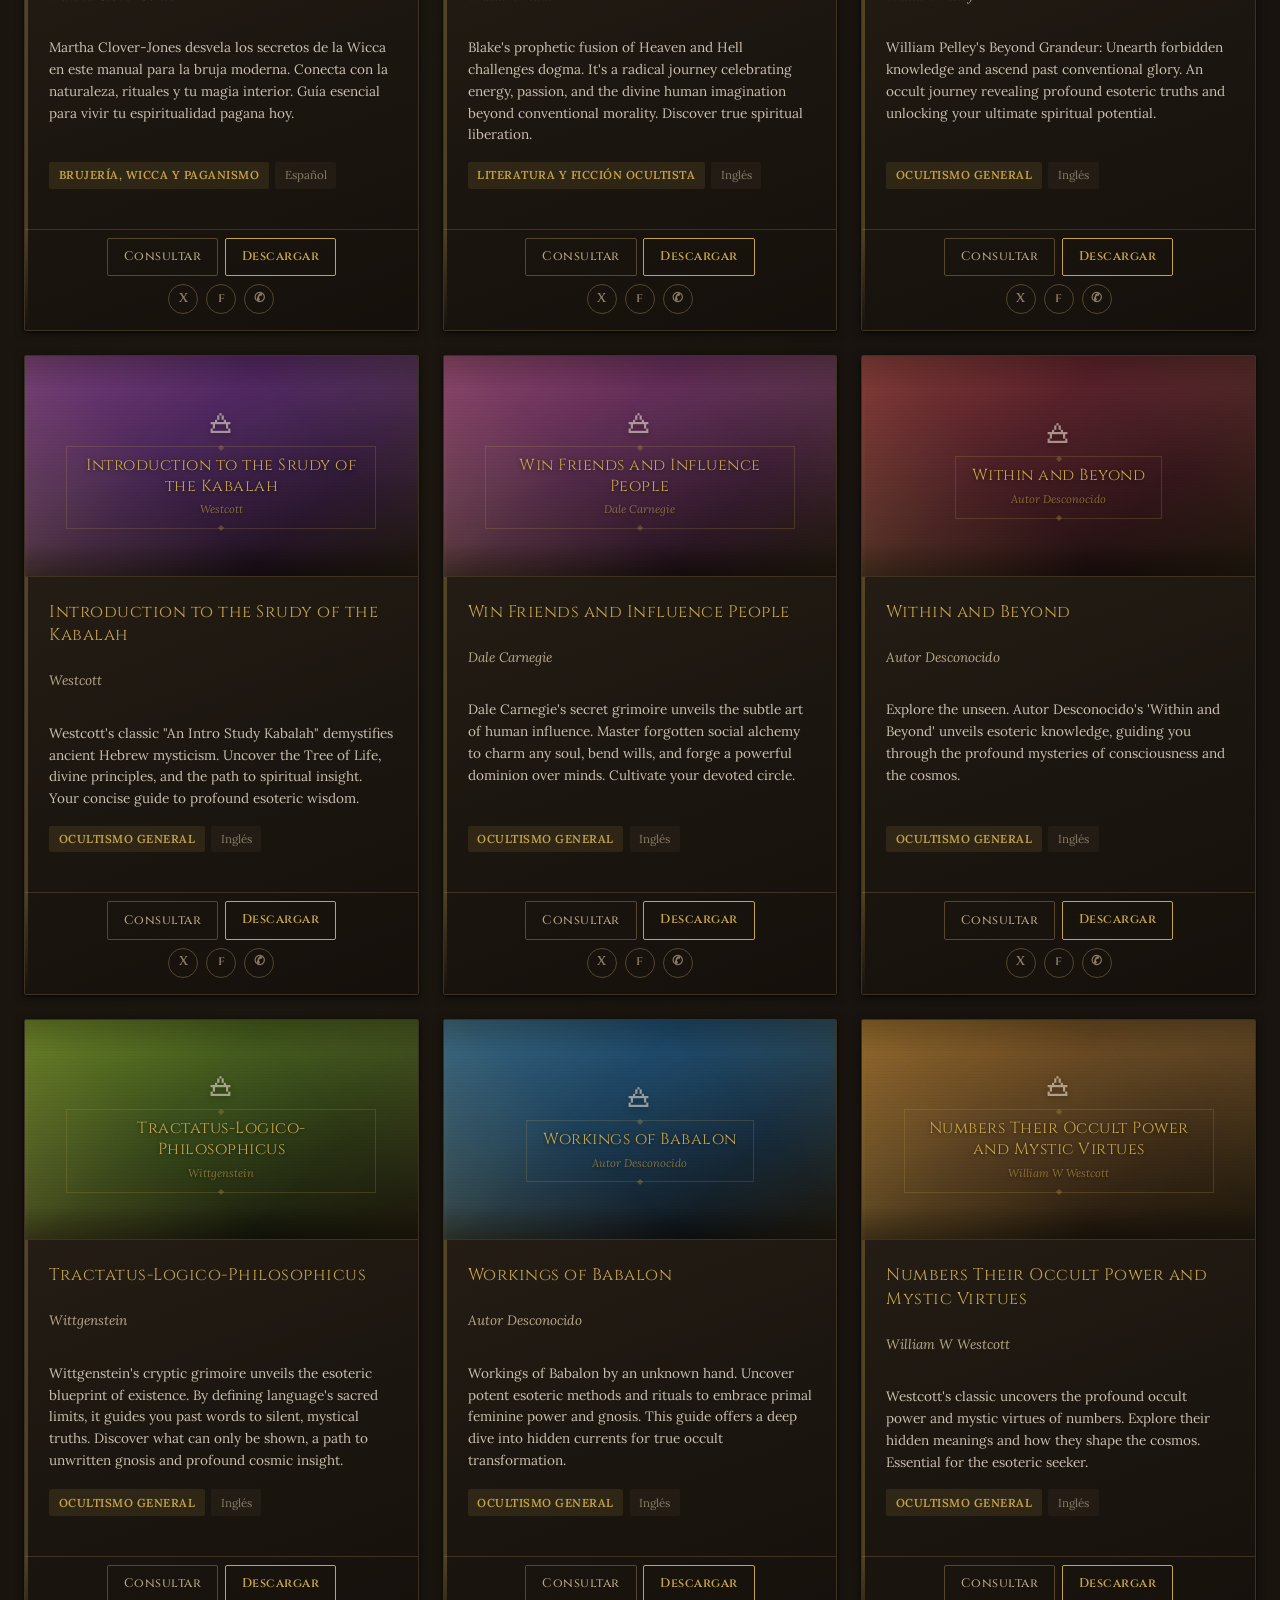
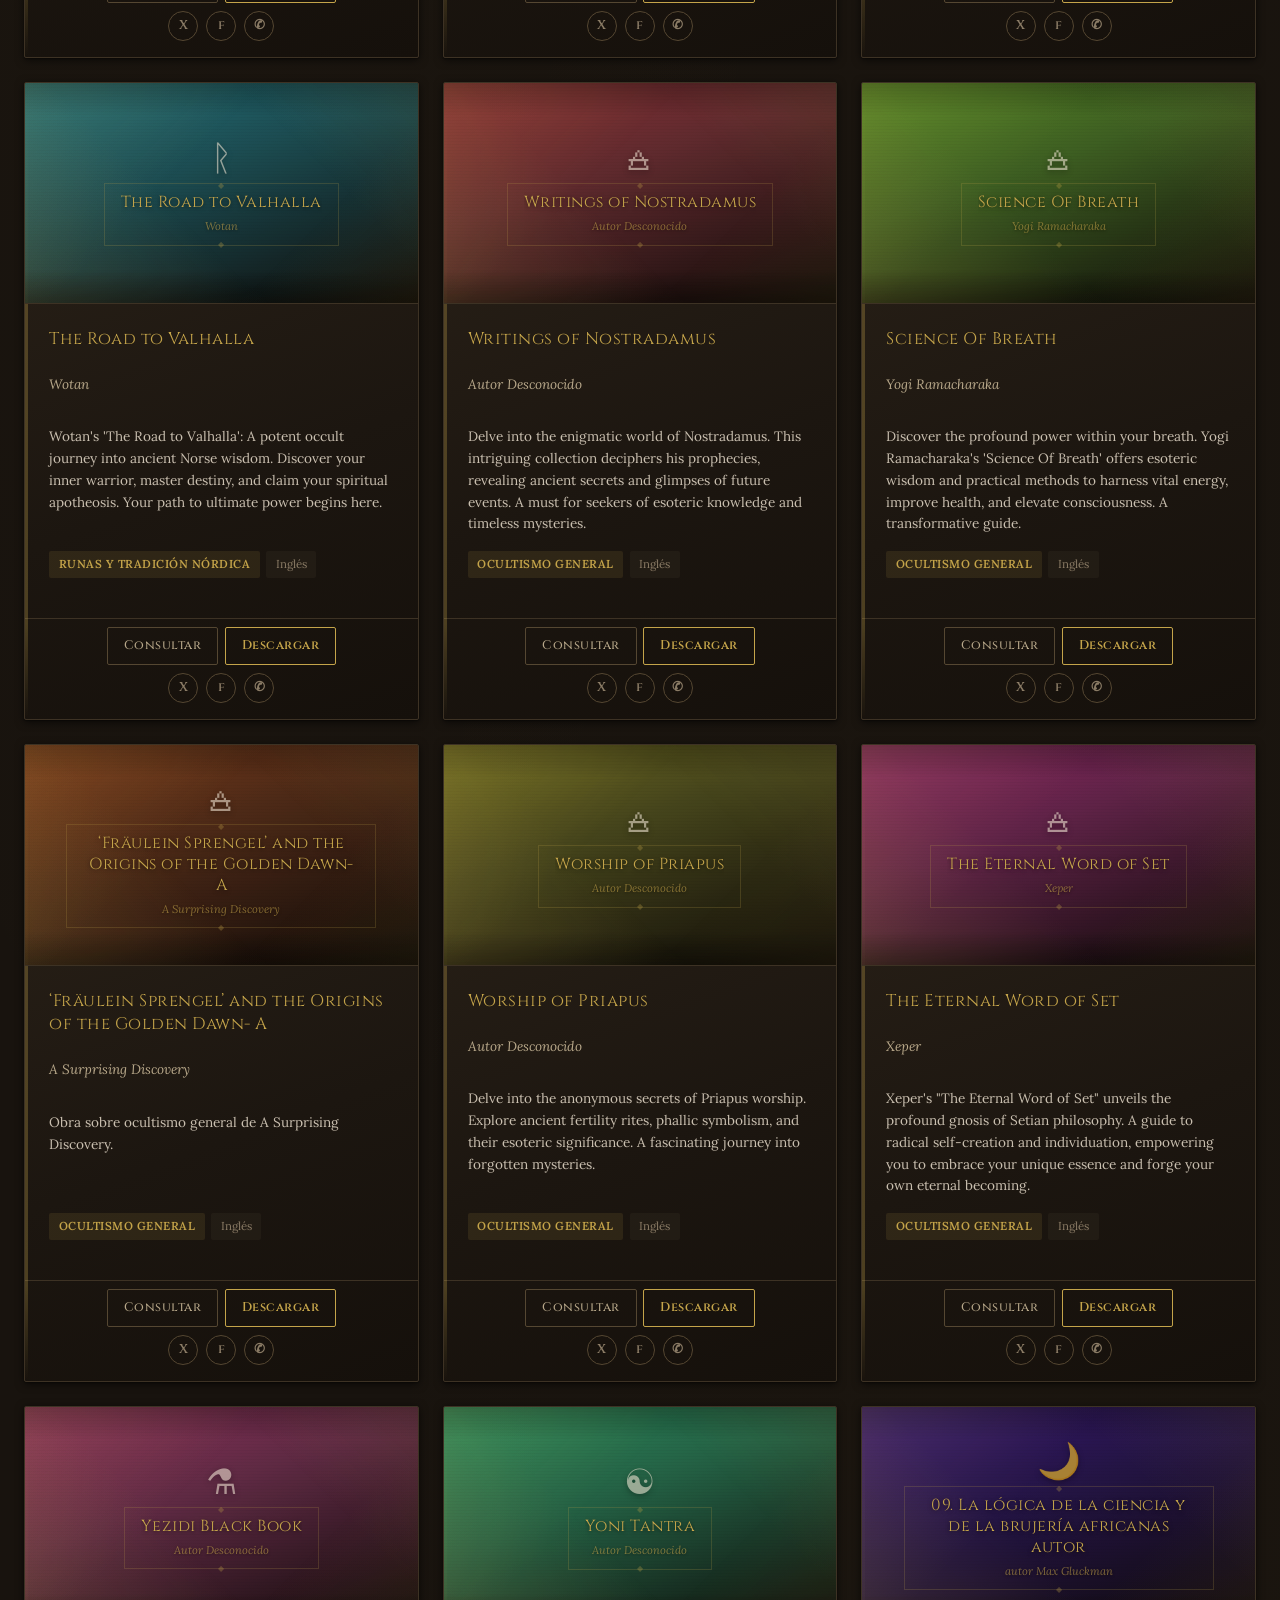
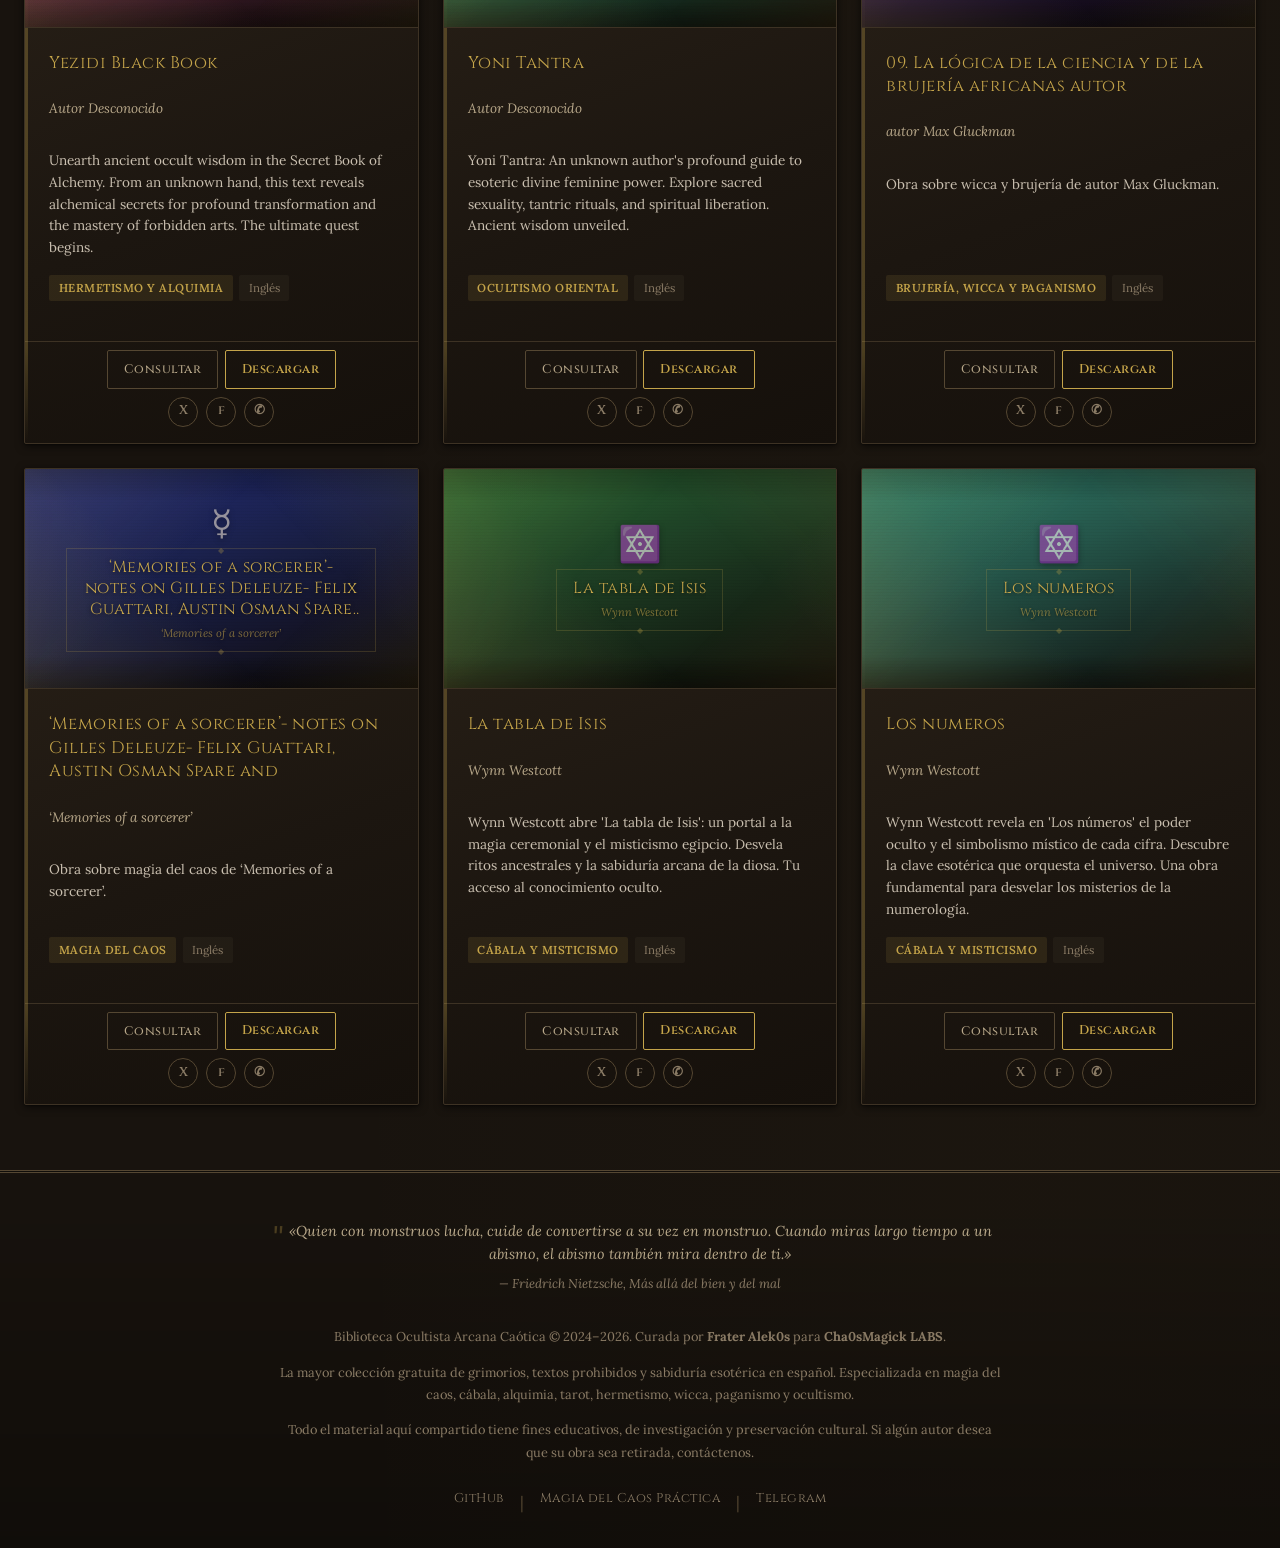
==== commit 32a63048: "minor fixes" ====
--- a/index.html
+++ b/index.html
@@ -276,55 +276,23 @@
     <script type="module" id="pdfjs-loader" data-src="https://cdnjs.cloudflare.com/ajax/libs/pdf.js/4.7.76/pdf.min.mjs"></script>
 
     <!-- ═══════════════════════════════════════════ -->
-    <!-- MODAL DE PREVISUALIZACIÓN — Estrategia dual -->
-    <!-- 1. <object> (modelo de seguridad distinto) -->
-    <!-- 2. <iframe> (fallback sin sandbox)         -->
-    <!-- 3. window.open (fallback final)            -->
+    <!-- MODAL — Embed INLINE de Mega               -->
     <!-- ═══════════════════════════════════════════ -->
     <div id="modal-preview" class="modal-overlay" role="dialog" aria-modal="true" aria-labelledby="modal-title" hidden>
         <div class="modal-container modal-embed">
             <div class="modal-header">
-                <h2 id="modal-title" class="modal-title">Cargando previsualización...</h2>
+                <h2 id="modal-title" class="modal-title">Consultando tomo...</h2>
                 <button id="modal-close" class="modal-close" aria-label="Cerrar">&times;</button>
             </div>
             <div class="modal-body">
-                <!-- Visor PDF.js (render inline real) -->
-                <div id="modal-pdf-viewer" style="display:none; width:100%; height:100%; overflow:auto; background:#0d0a07; flex-direction:column; align-items:center; padding:1rem;">
-                    <canvas id="modal-pdf-canvas" style="max-width:100%; box-shadow: 0 4px 24px rgba(0,0,0,0.8);"></canvas>
-                    <div id="modal-pdf-controls" style="display:flex; gap:1rem; align-items:center; padding:1rem; flex-shrink:0;">
-                        <button id="pdf-prev" class="boton-secundario" disabled aria-label="Página anterior">◀</button>
-                        <span id="pdf-page-info" style="color:var(--color-texto-secundario); font-family:var(--fuente-titulos); font-size:0.8rem;">Pág 1 / 1</span>
-                        <button id="pdf-next" class="boton-secundario" disabled aria-label="Página siguiente">▶</button>
-                    </div>
-                </div>
-                <!-- Estrategia 1: <object> — distinto contexto de seguridad -->
-                <object id="modal-object"
-                        type="text/html"
-                        aria-label="Previsualización del documento"
-                        style="display:none; width:100%; height:100%; min-height:500px; border:none;">
-                </object>
-                <!-- Estrategia 2: <iframe> limpio sin restricciones -->
                 <iframe id="modal-iframe"
-                        title="Previsualización del documento en Mega"
+                        title="Visor de documento"
                         allow="fullscreen"
-                        style="display:none; width:100%; height:100%; min-height:500px; border:none;"
-                        loading="eager">
+                        style="width:100%; height:100%; min-height:500px; border:none; background:#0d0a07;">
                 </iframe>
-                <!-- Estado: cargando -->
-                <div id="modal-loading" class="modal-loading" role="status">
-                    <div class="loading-spinner" aria-hidden="true"></div>
-                    <p>Cargando <strong id="modal-book-name">el tomo</strong> desde Mega.nz...</p>
-                    <progress id="modal-progress" value="0" max="100" style="display:none; width:200px; margin-top:0.5rem; accent-color:var(--color-primario);"></progress>
-                </div>
-                <!-- Estado: fallback -->
-                <div id="modal-fallback" class="modal-fallback" style="display:none;">
-                    <p class="modal-warning">⚠️ No se pudo cargar la previsualización inline.</p>
-                    <p class="modal-info-hint">Mega bloquea el contenido embebido en algunos navegadores. Usa una de estas opciones:</p>
-                    <div style="margin-top:1rem; display:flex; gap:0.7rem; justify-content:center; flex-wrap:wrap;">
-                        <a id="modal-direct-link" href="#" target="_blank" rel="noopener noreferrer" class="boton-principal">🔗 Abrir en Mega (pestaña nueva)</a>
-                        <a id="modal-download" href="#" target="_blank" rel="noopener noreferrer" class="boton-secundario">⬇ Descargar</a>
-                    </div>
-                </div>
+            </div>
+            <div class="modal-footer">
+                <a id="modal-download" href="#" target="_blank" rel="noopener noreferrer" class="boton-principal">⬇ Descargar Tomo</a>
             </div>
         </div>
     </div>
--- a/style.css
+++ b/style.css
@@ -493,6 +493,9 @@
 .portada-fondo {
     position: absolute; inset: 0; z-index: 0;
     opacity: 0.9;
+    background-size: cover;
+    background-position: center;
+    transition: opacity 0.5s ease, background-image 0.5s ease;
 }
 
 /* Textura de cuero sobre la portada */
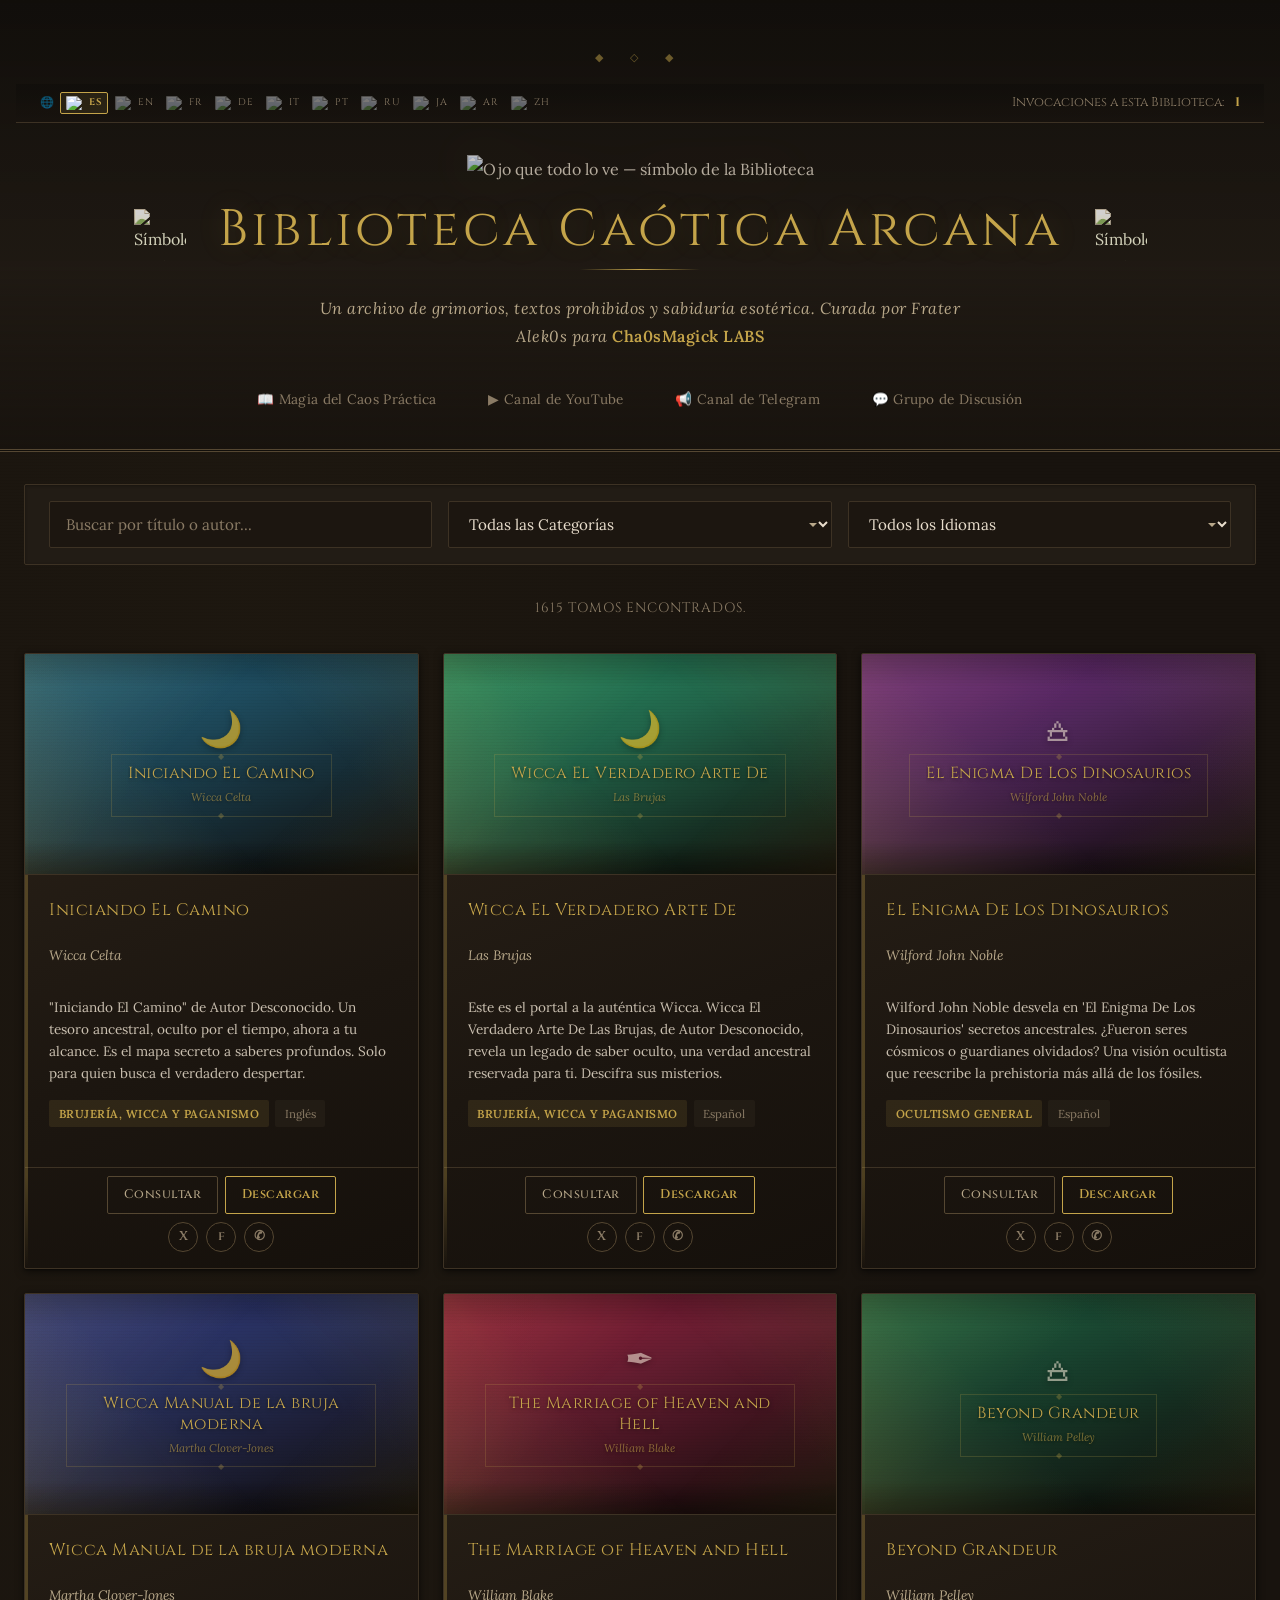
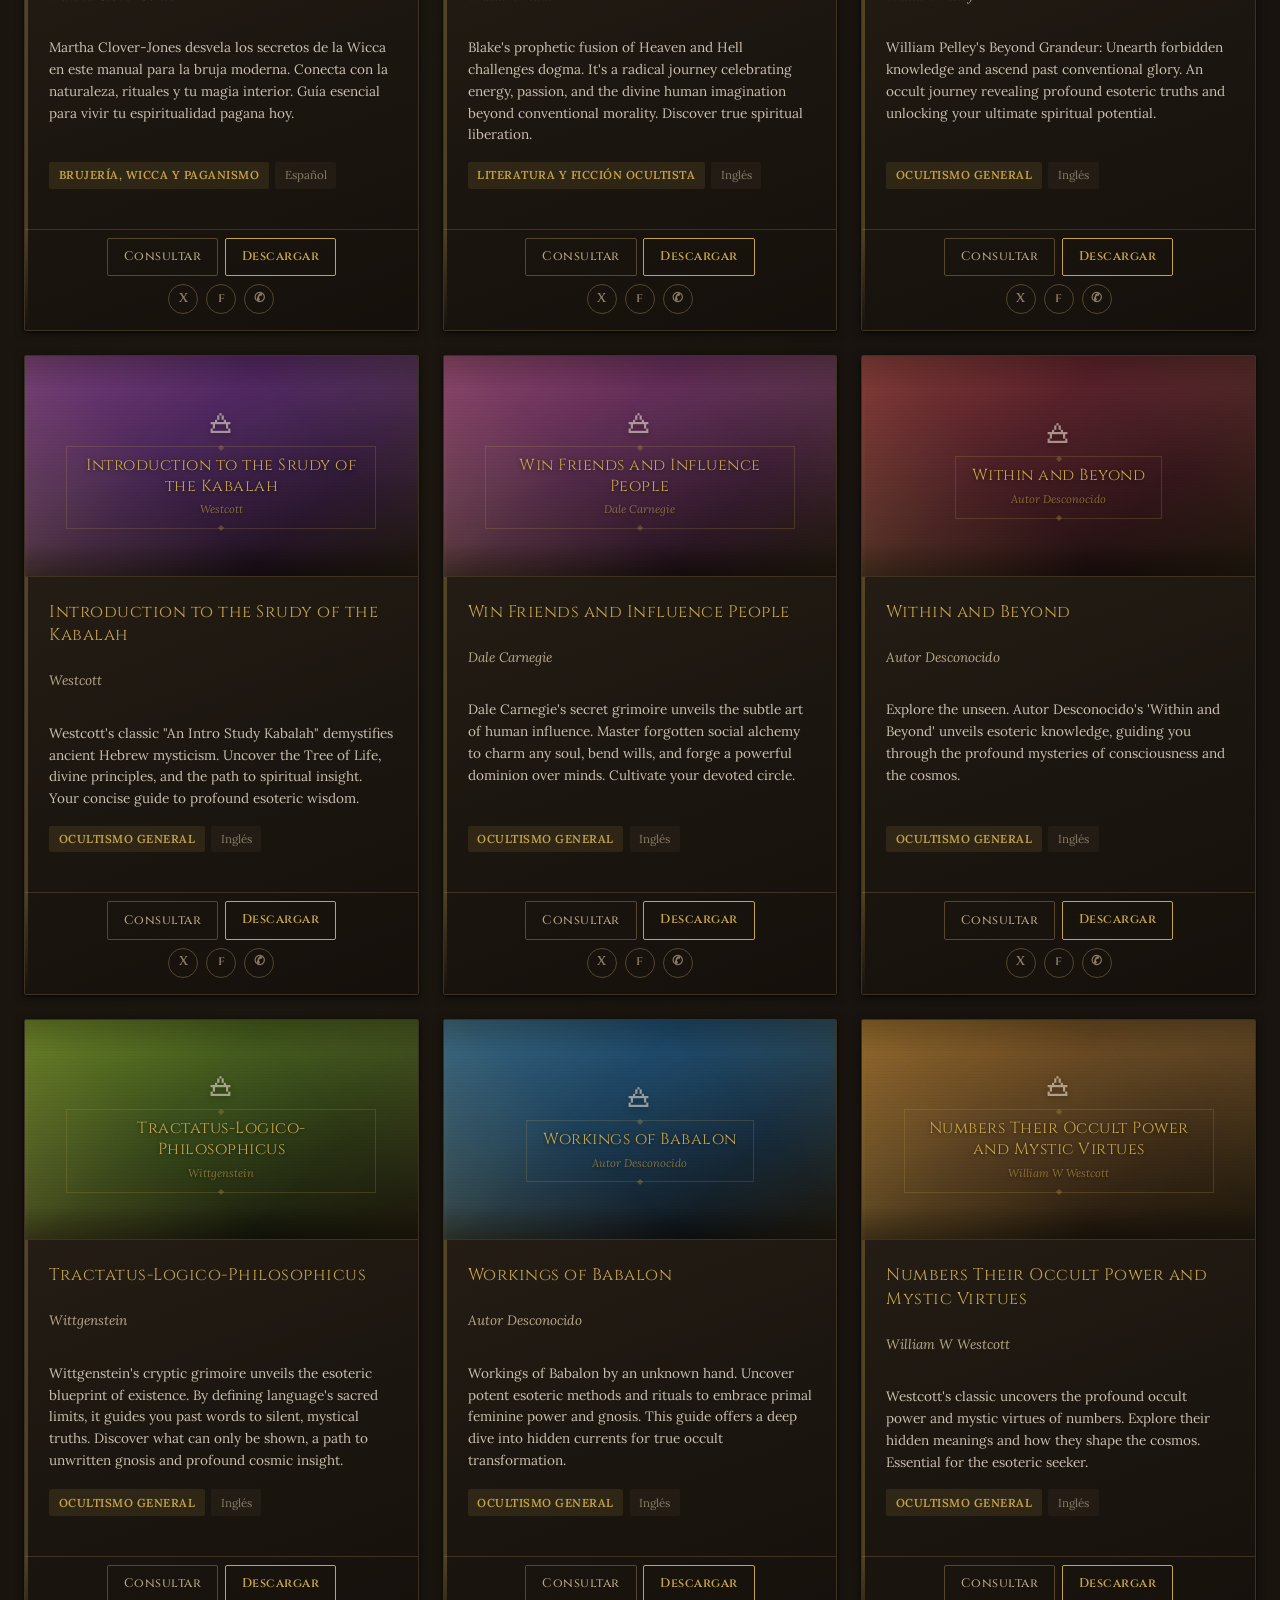
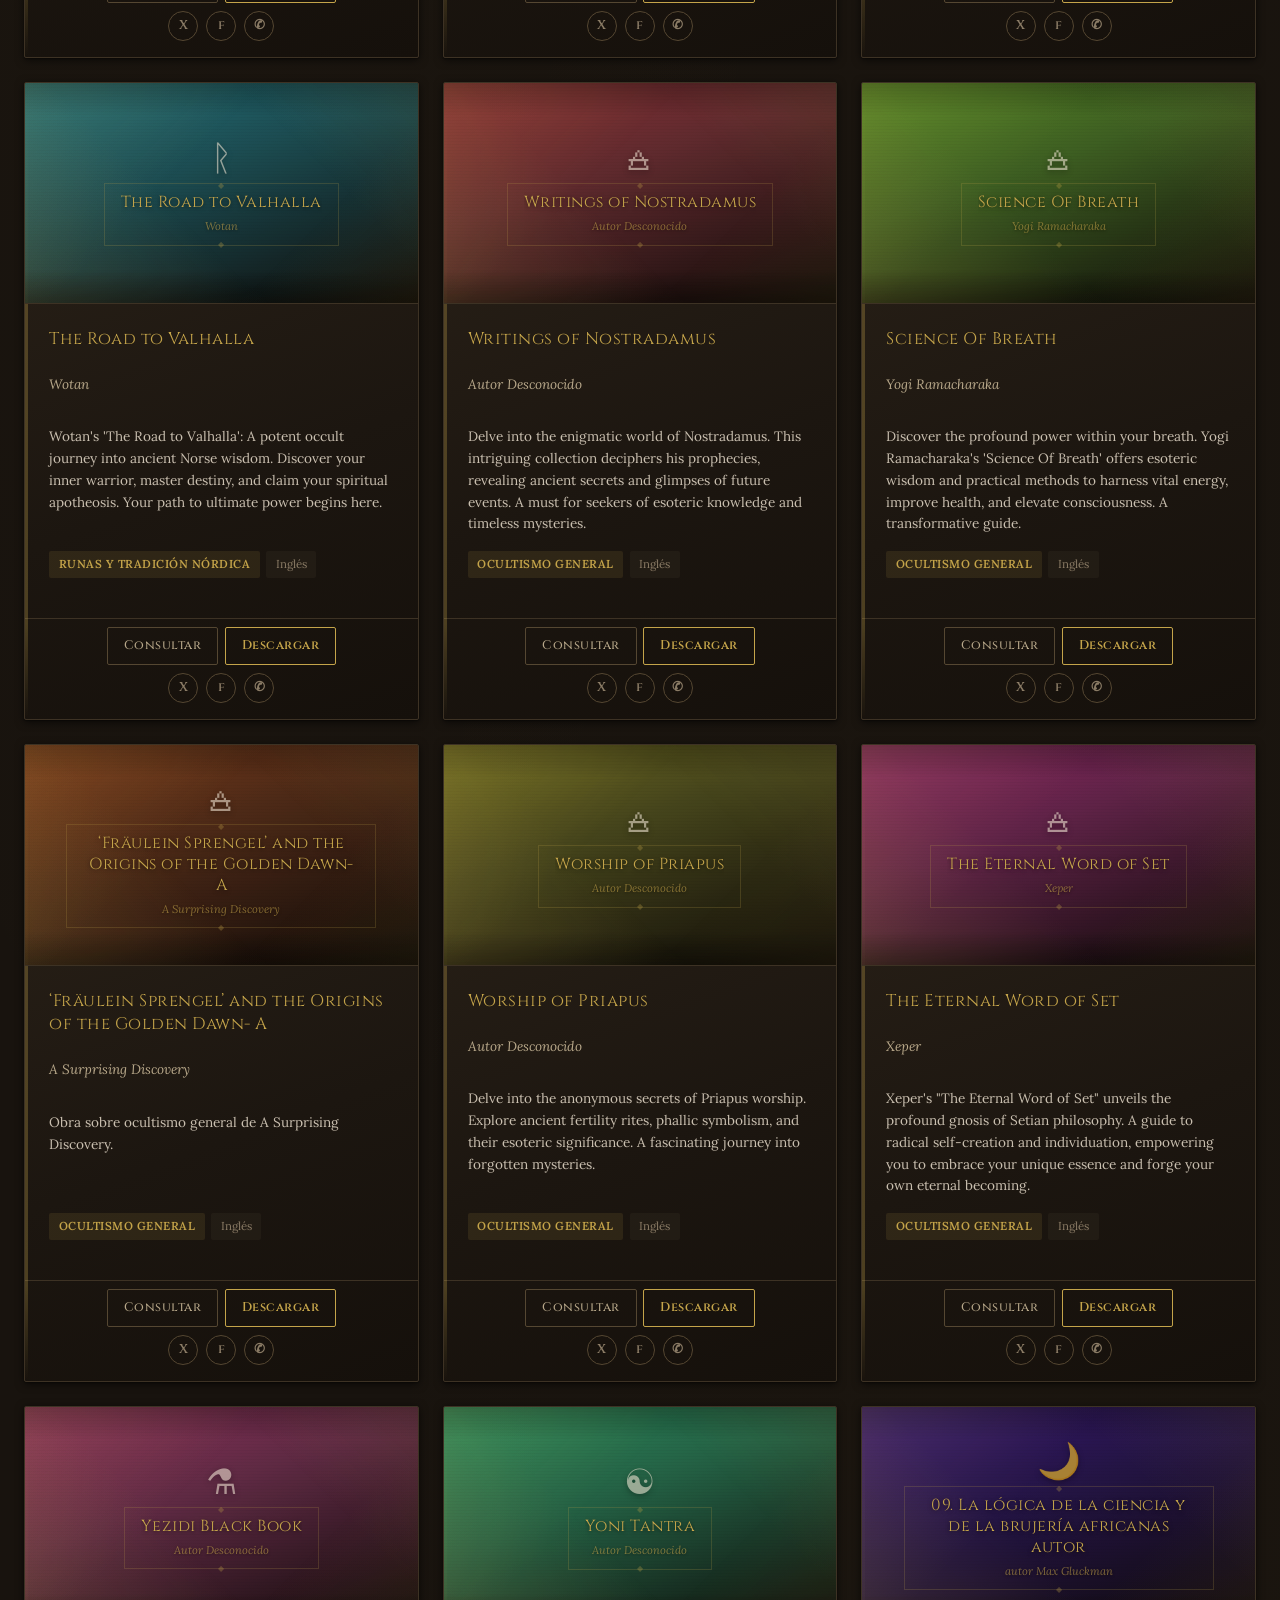
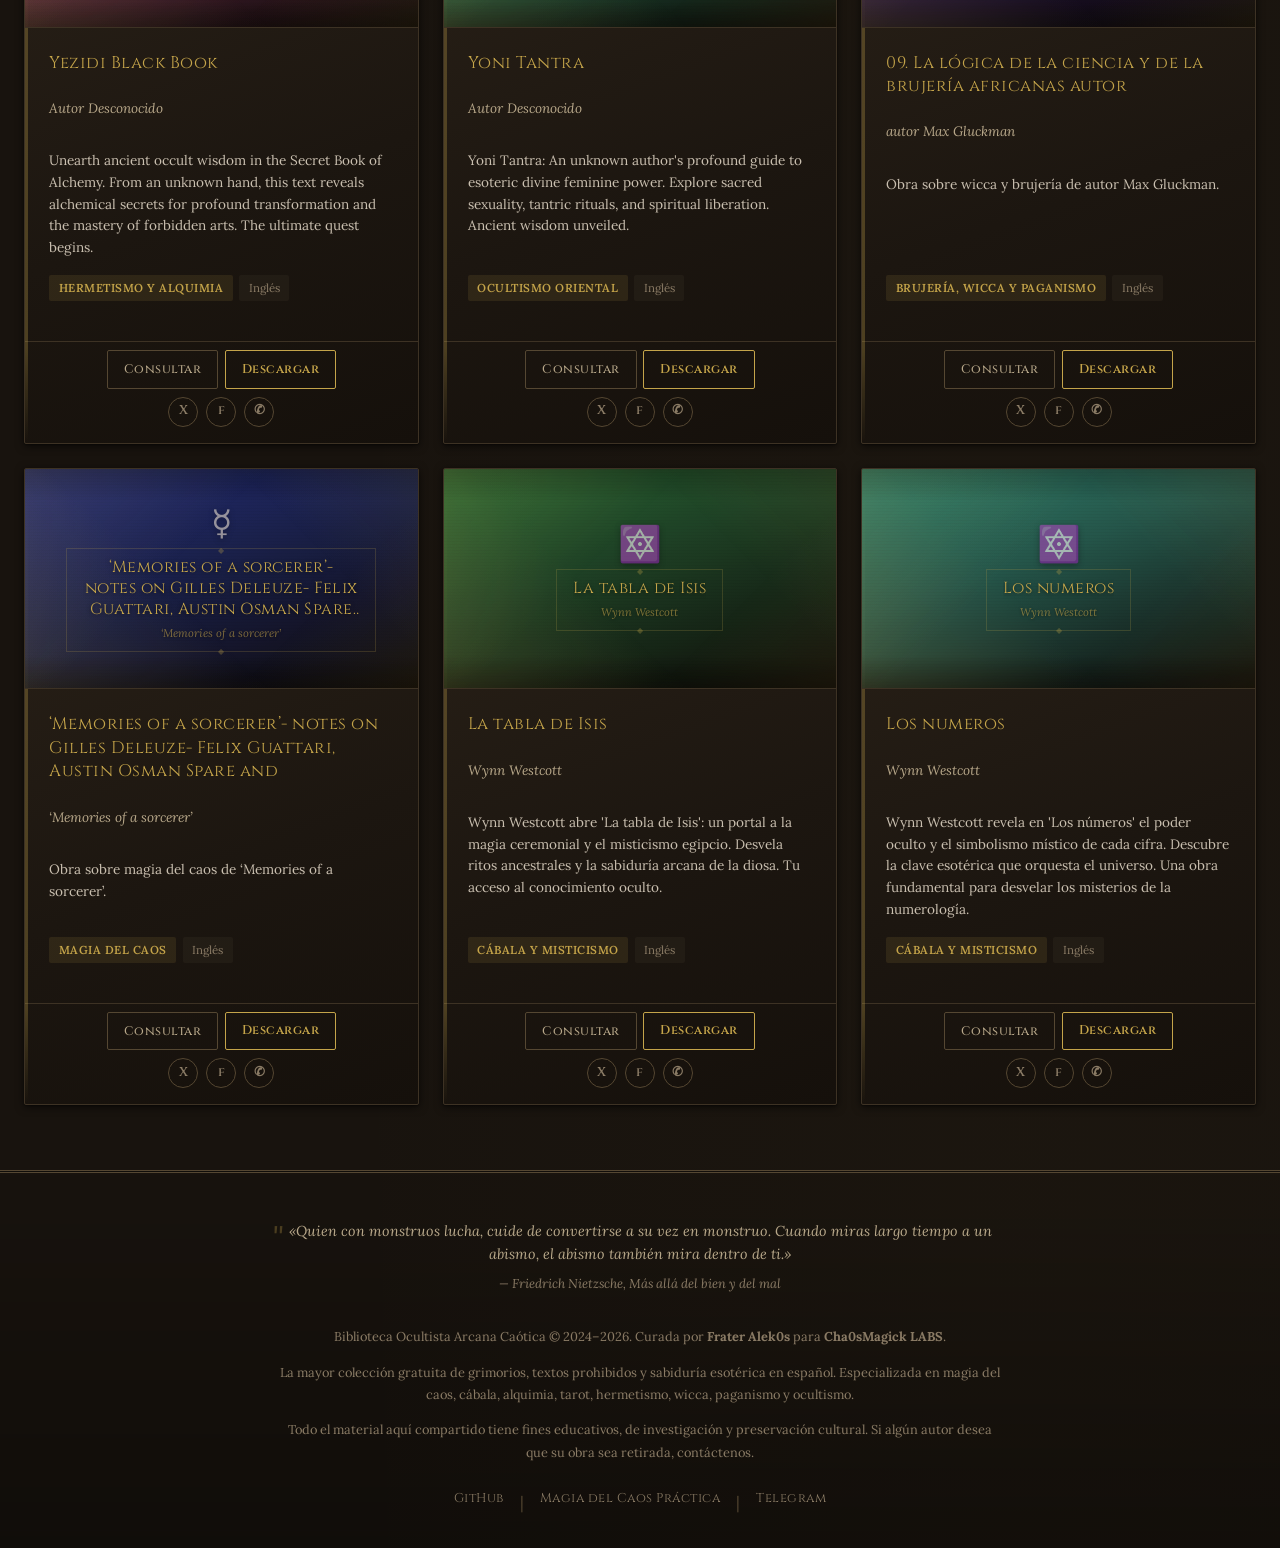
==== commit 14332f6b: "1611" ====
--- a/index.html
+++ b/index.html
@@ -268,7 +268,7 @@
     <!-- ═══════════════════════════════════════════ -->
     <!-- SCRIPTS                                   -->
     <!-- ═══════════════════════════════════════════ -->
-    <script src="biblioteca_datos.js" defer></script>
+    <script src="biblioteca_datos.js?v=20260722b" defer></script>
     <script src="mega-client.js" defer></script>
     <script src="script.js" defer></script>
 
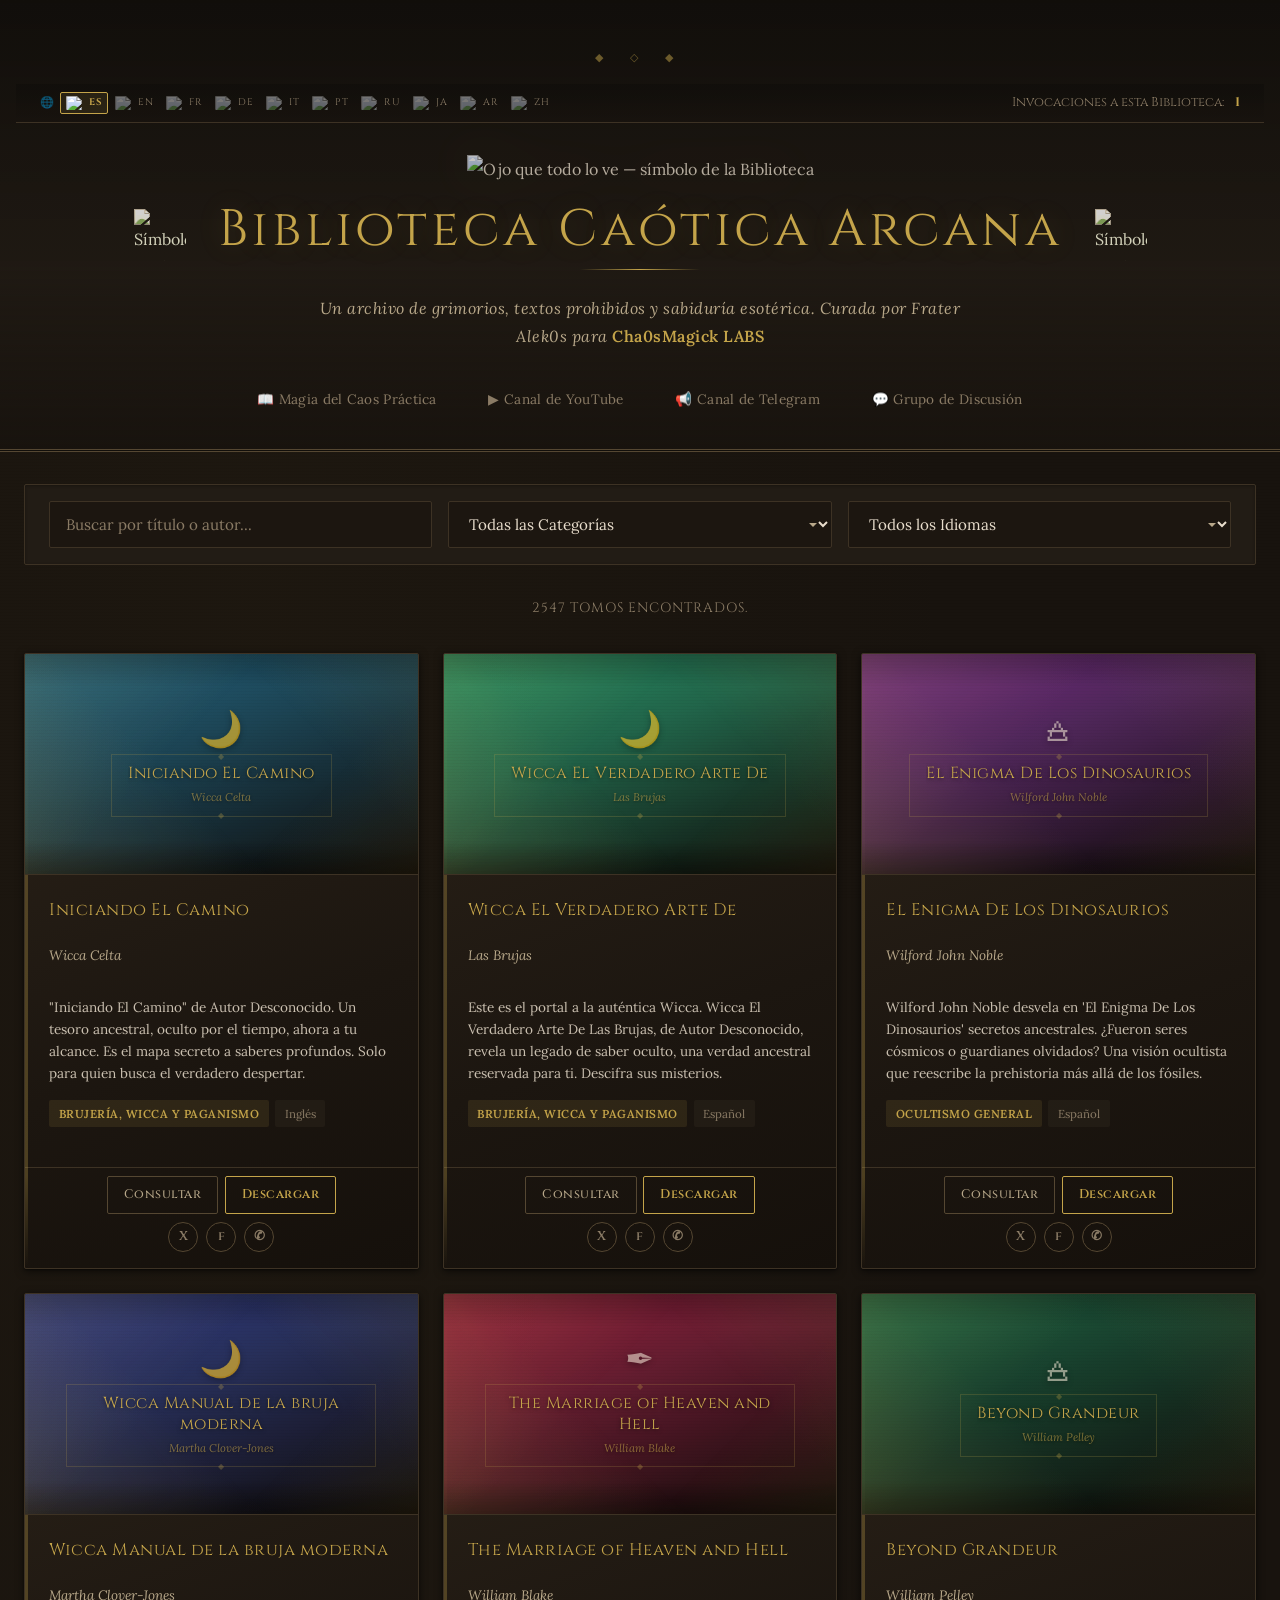
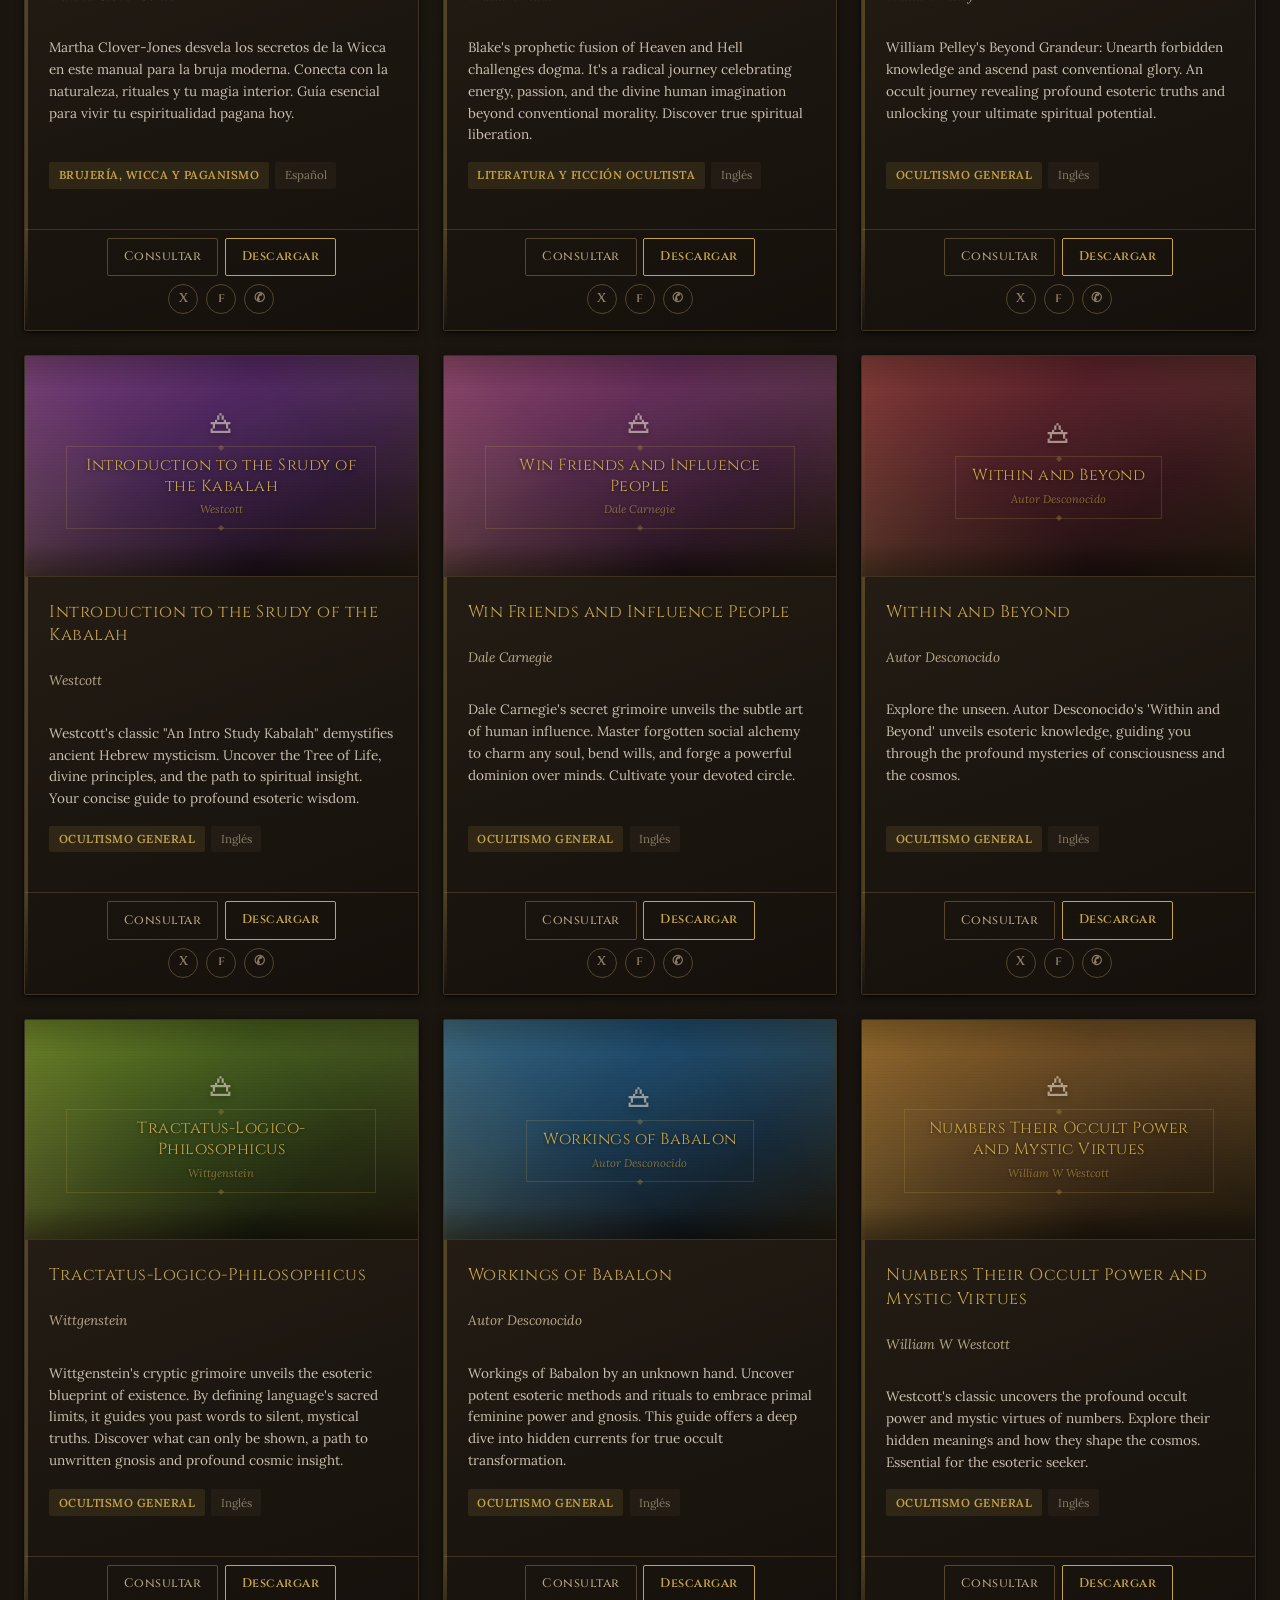
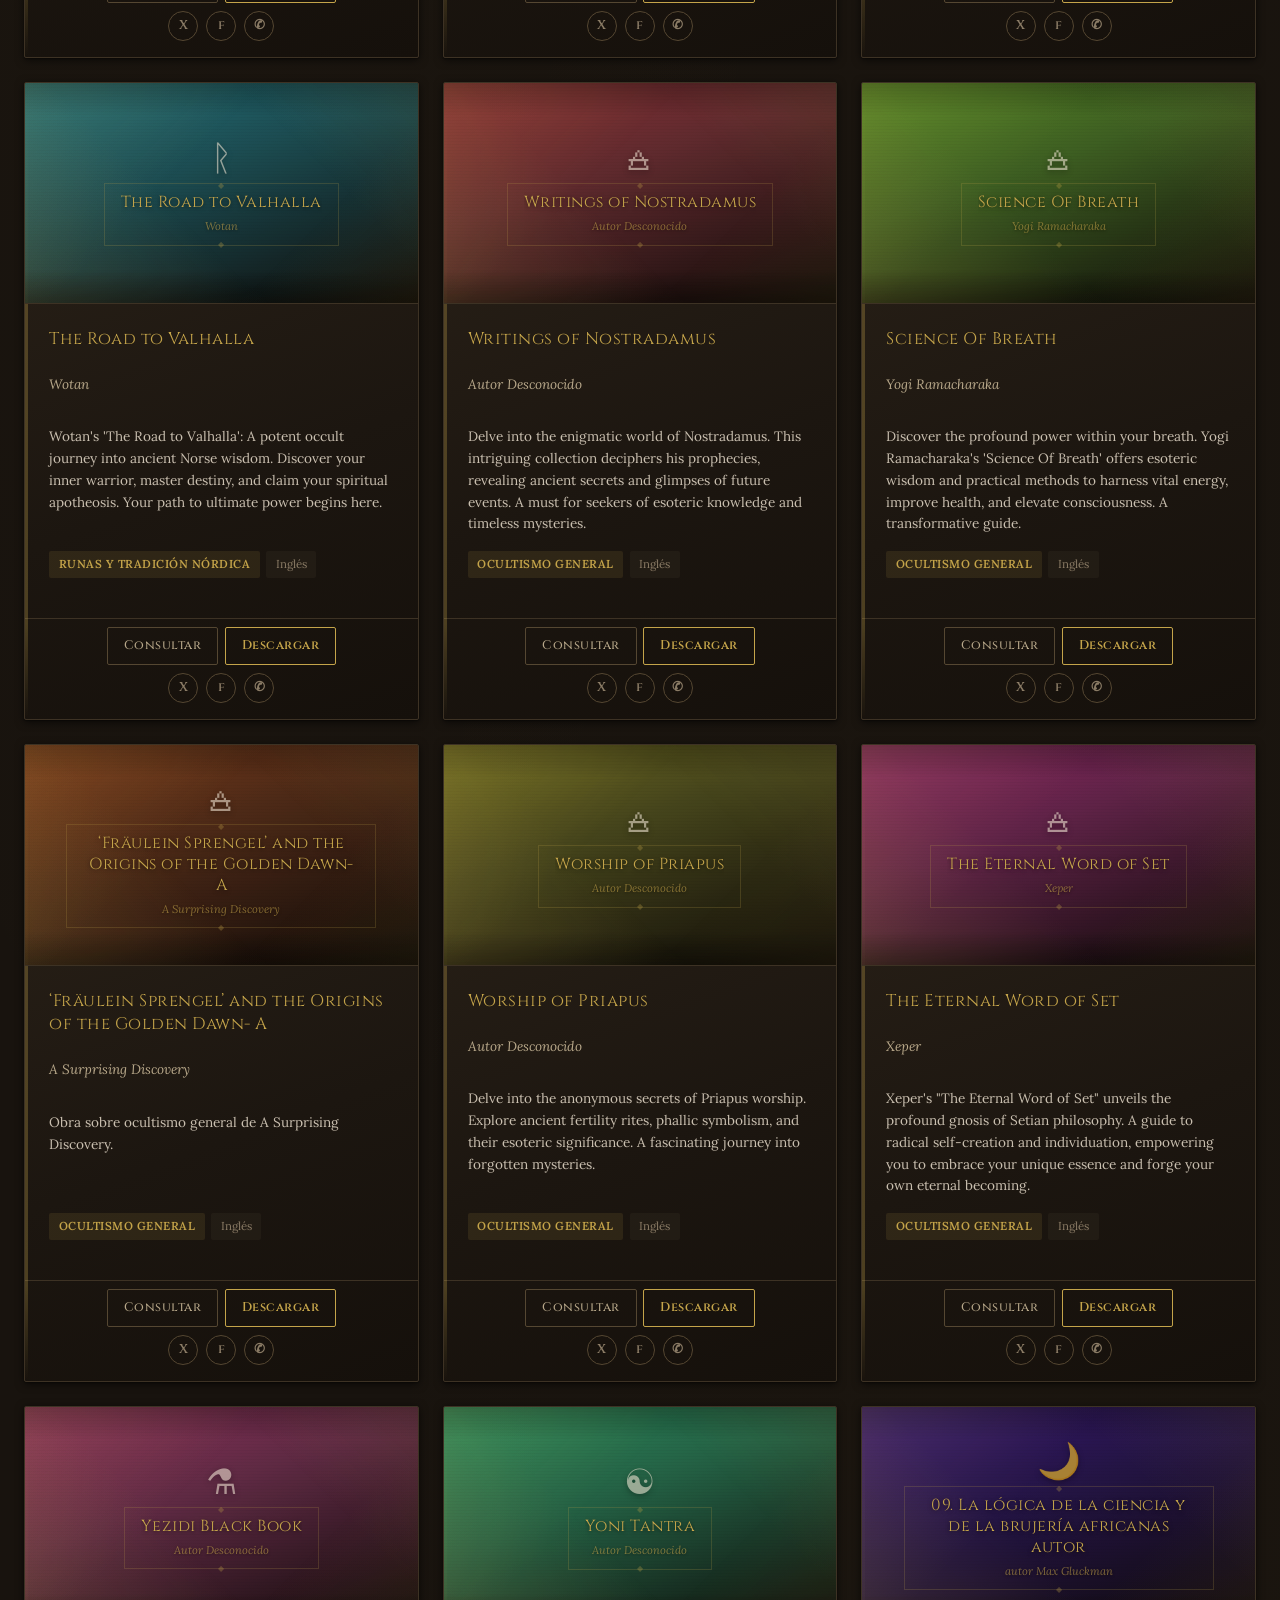
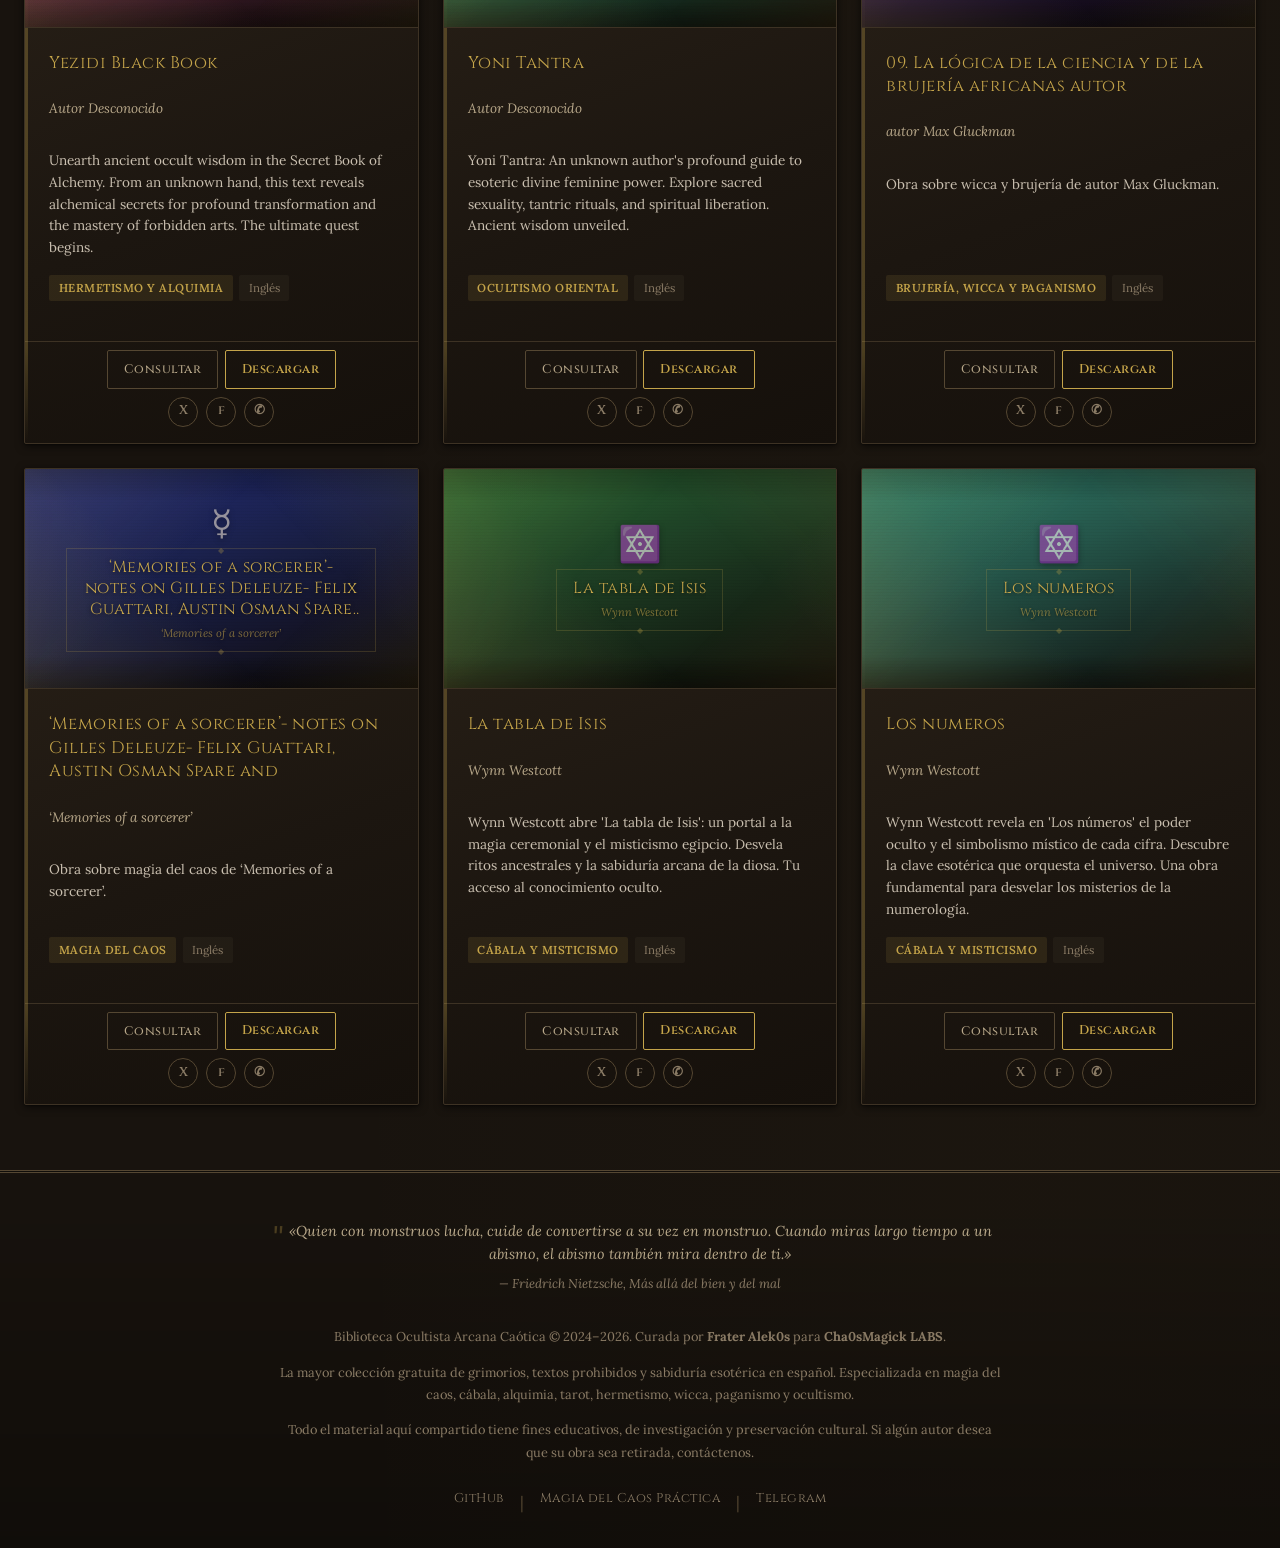
==== commit 4d14ea34: "2547" ====
--- a/index.html
+++ b/index.html
@@ -268,7 +268,7 @@
     <!-- ═══════════════════════════════════════════ -->
     <!-- SCRIPTS                                   -->
     <!-- ═══════════════════════════════════════════ -->
-    <script src="biblioteca_datos.js?v=20260722b" defer></script>
+    <script src="biblioteca_datos.js?v=20260722c" defer></script>
     <script src="mega-client.js" defer></script>
     <script src="script.js" defer></script>
 
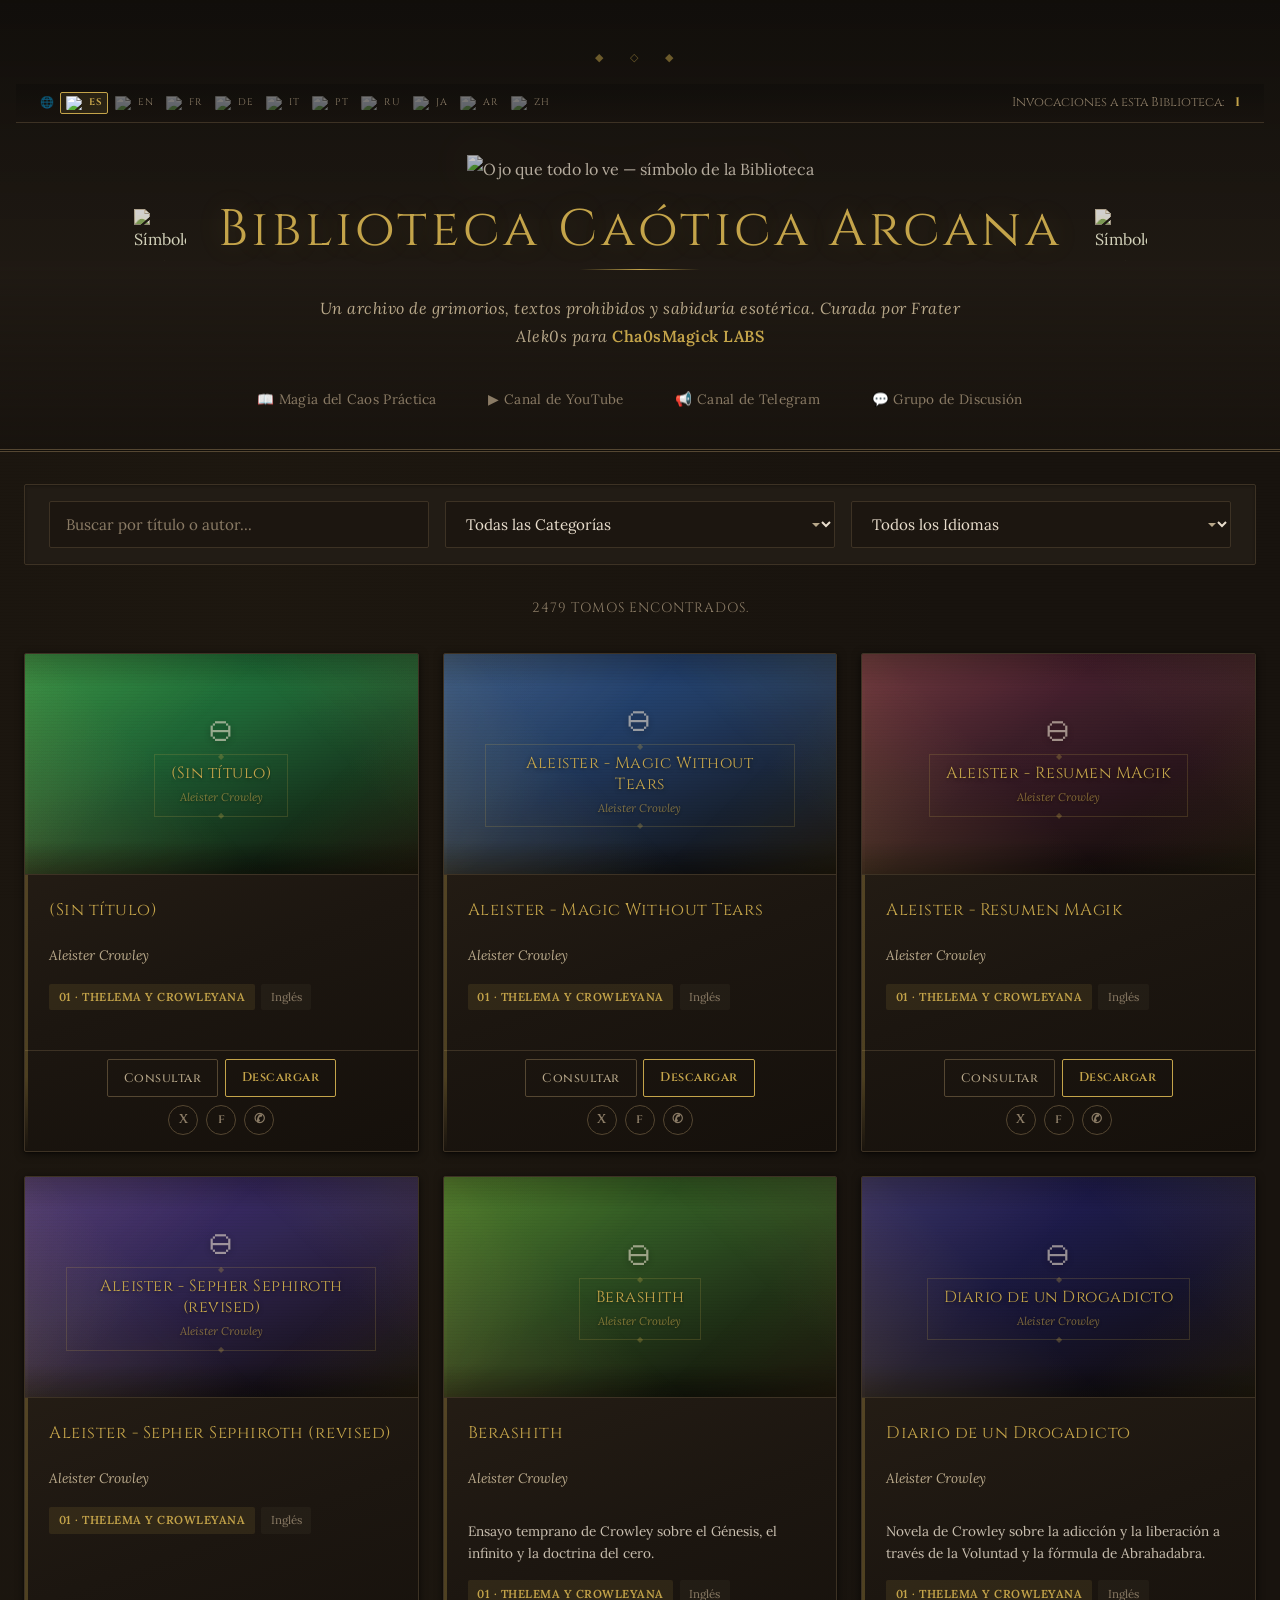
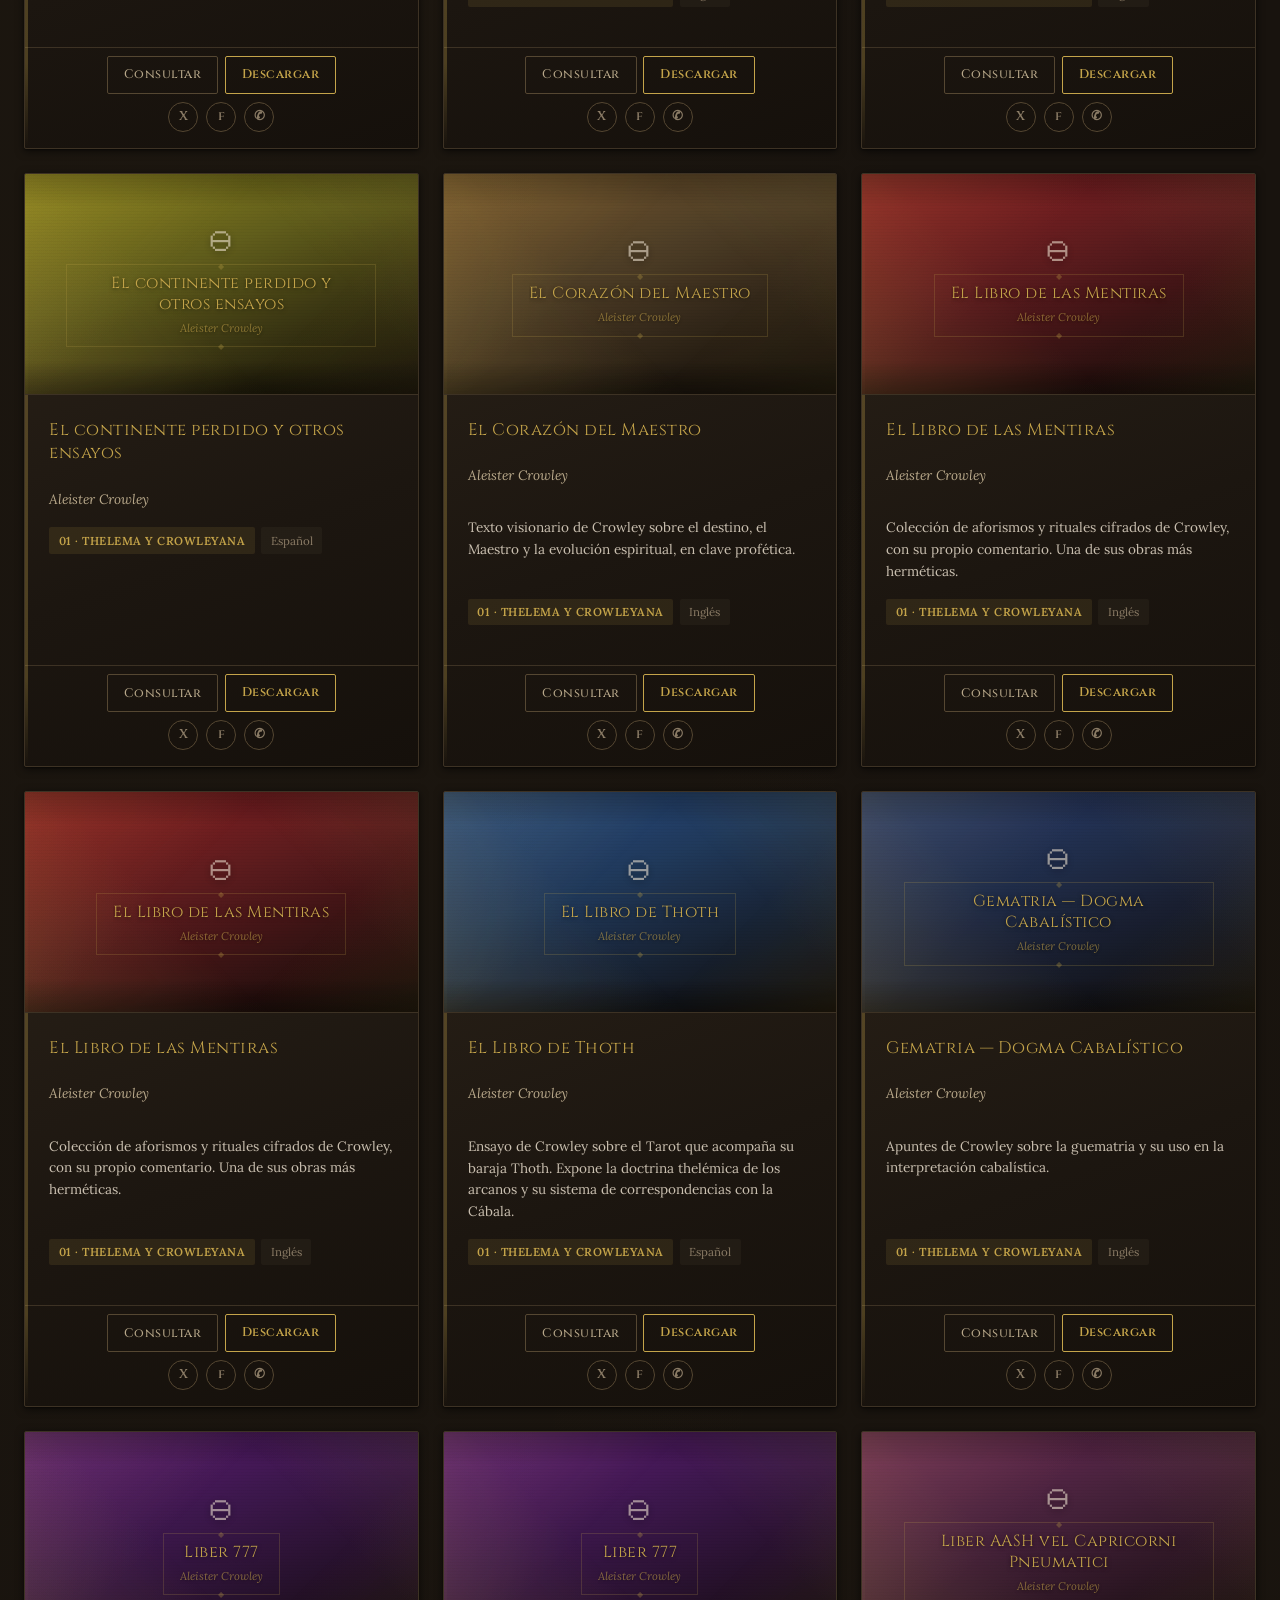
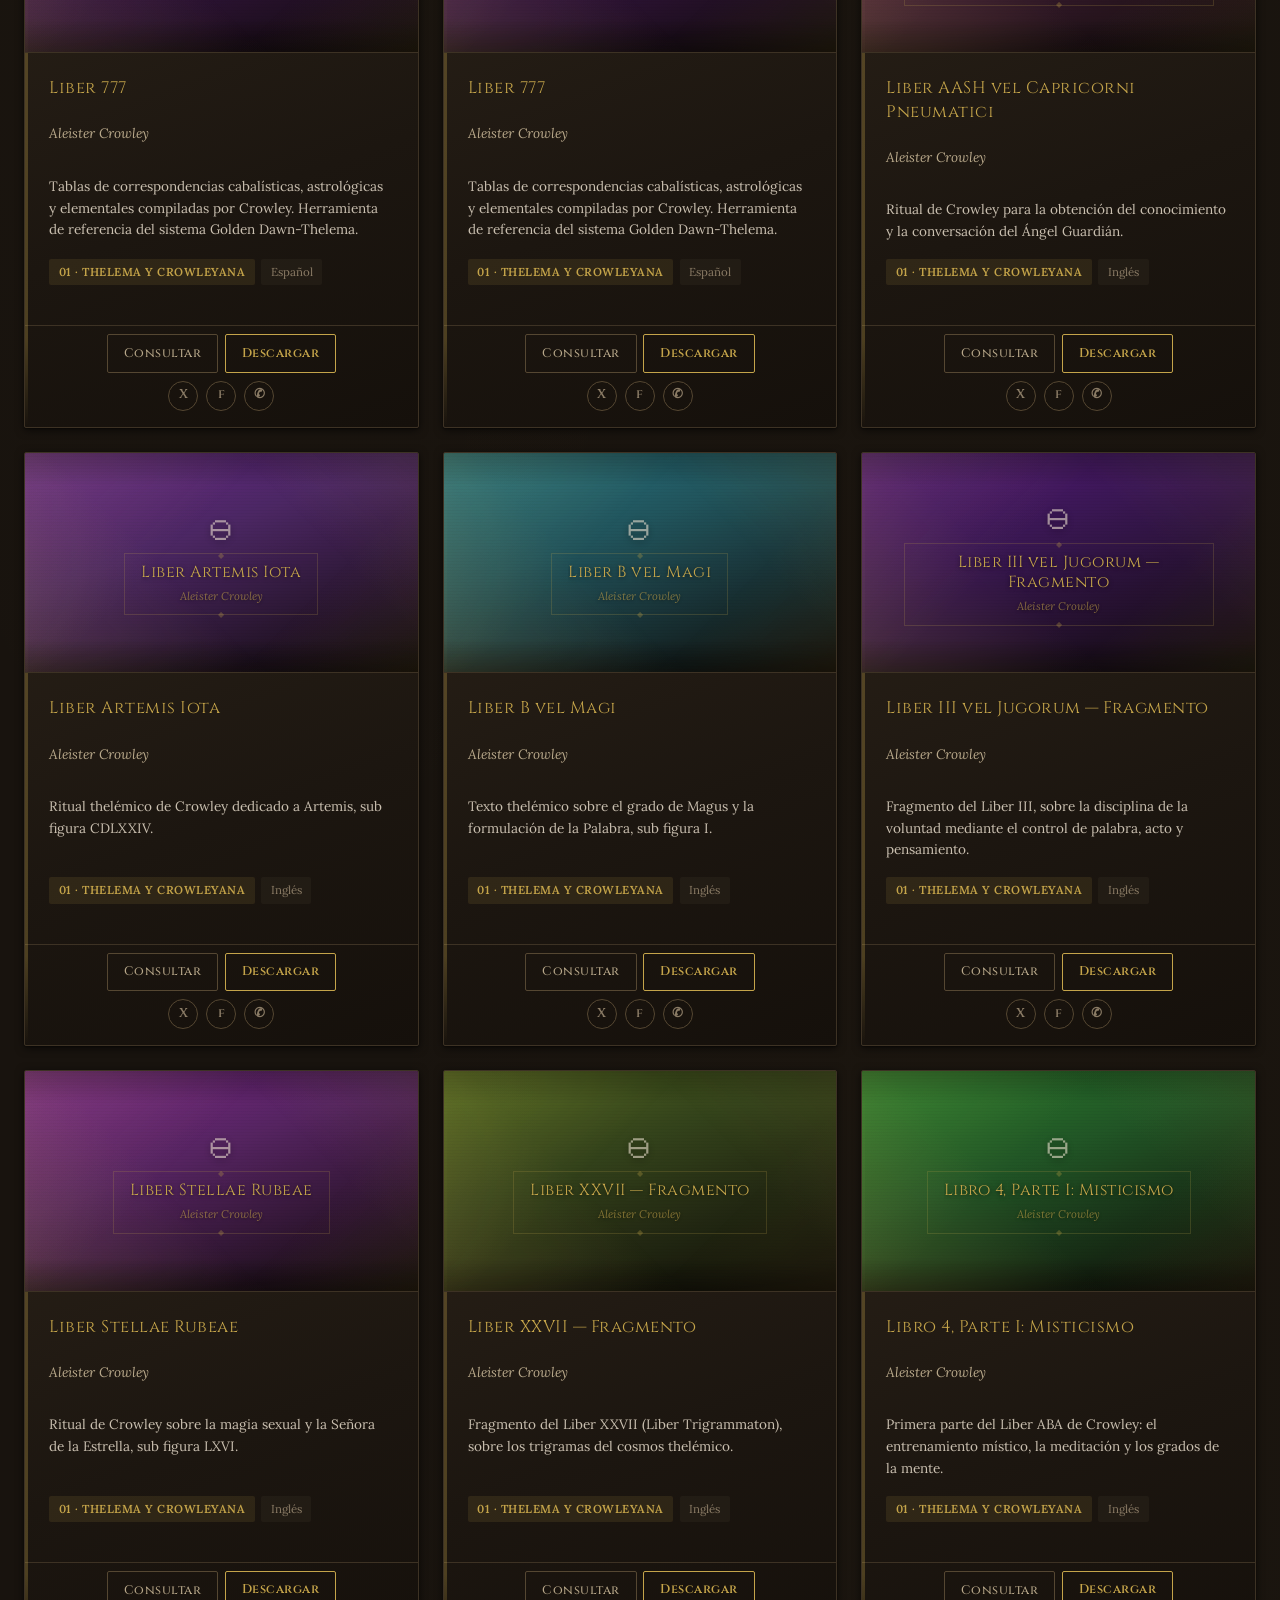
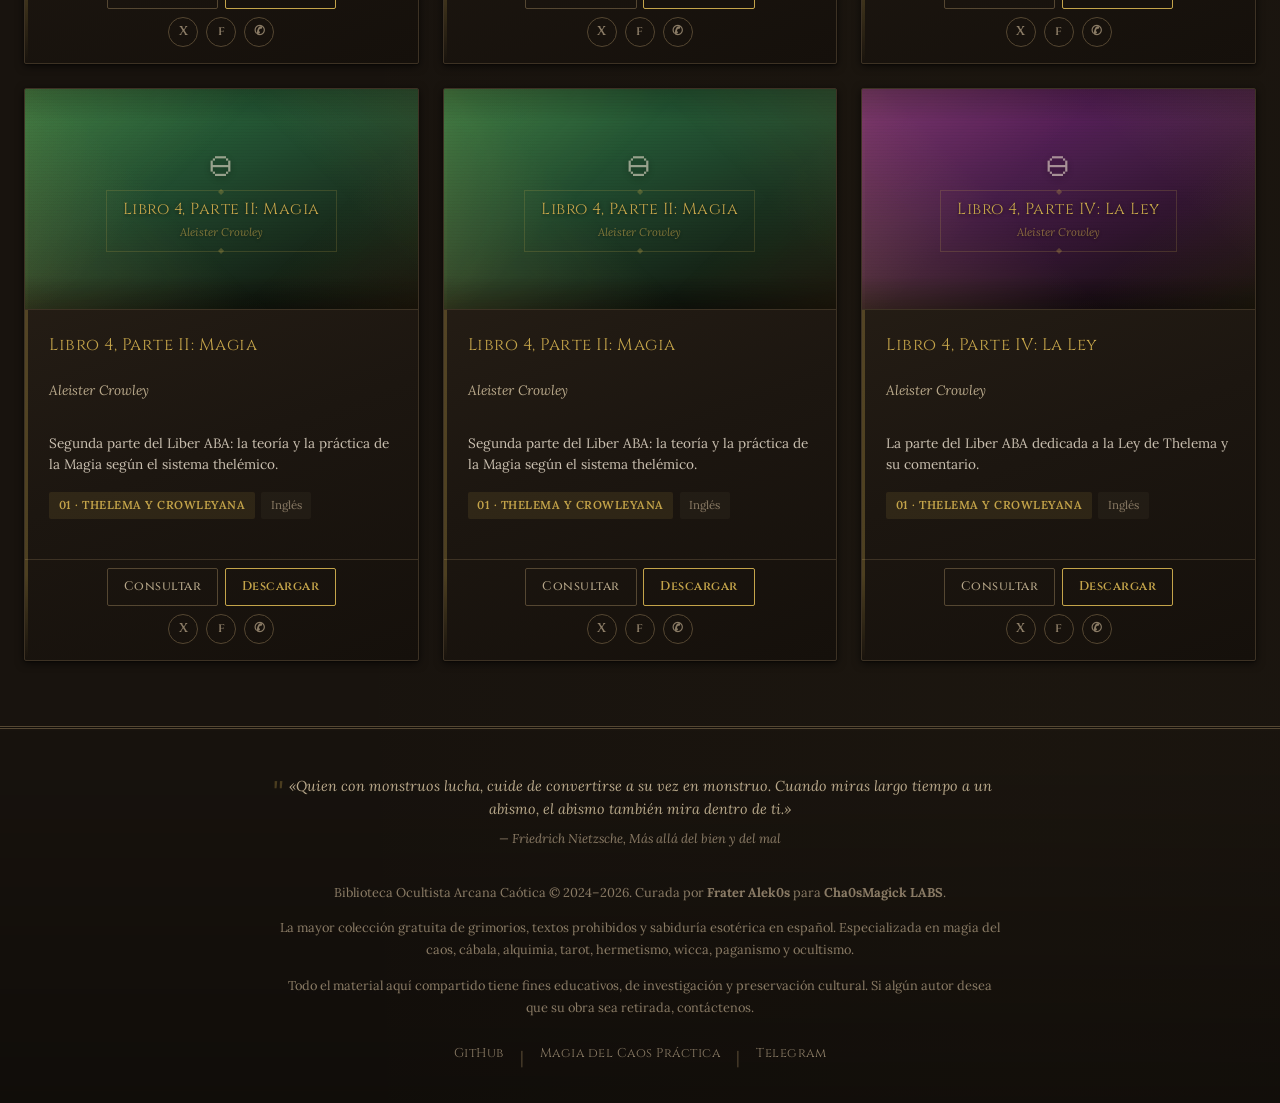
==== commit a0933c61: "Reconstruccion de la biblioteca: 22 salas, links frescos de Mega, sin slop" ====
--- a/index.html
+++ b/index.html
@@ -8,8 +8,8 @@
     <!-- ═══════════════════════════════════════════ -->
     <!-- SEO META TAGS                              -->
     <!-- ═══════════════════════════════════════════ -->
-    <title>Biblioteca Ocultista Arcana Caótica — +1,500 Grimorios, Textos Prohibidos y Sabiduría Esotérica | Magia del Caos</title>
-    <meta name="description" content="Accede a la mayor colección gratuita de grimorios ocultistas en español: magia del caos, cábala, alquimia, tarot, wicca, hermetismo y más. +1,587 libros esotéricos curados por Frater Alek0s. Descarga directa.">
+    <title>Biblioteca Ocultista Arcana Caótica — +2,479 Grimorios, Textos Prohibidos y Sabiduría Esotérica | Magia del Caos</title>
+    <meta name="description" content="Accede a la mayor colección gratuita de grimorios ocultistas en español: magia del caos, cábala, alquimia, tarot, wicca, hermetismo y más. +2,479 libros esotéricos curados por Frater Alek0s. Descarga directa.">
     <meta name="keywords" content="biblioteca ocultista, grimorios, magia del caos, libros esotéricos, ocultismo, cábala, alquimia, tarot, wicca, hermetismo, magia práctica, textos prohibidos, descargar libros ocultistas, biblioteca esotérica, caos magia, Frater Alek0s">
     <meta name="author" content="Frater Alek0s">
     <meta name="robots" content="index, follow, max-snippet:-1, max-image-preview:large, max-video-preview:-1">
@@ -23,7 +23,7 @@
     <!-- ═══════════════════════════════════════════ -->
     <meta property="og:type" content="website">
     <meta property="og:url" content="https://magiacaotica.github.io/Biblioteca-Caotica/">
-    <meta property="og:title" content="Biblioteca Ocultista Arcana Caótica — +1,300 Grimorios y Textos Prohibidos">
+    <meta property="og:title" content="Biblioteca Ocultista Arcana Caótica — +2,479 Grimorios y Textos Prohibidos">
     <meta property="og:description" content="La mayor colección gratuita de grimorios ocultistas en español: magia del caos, cábala, alquimia, tarot, hermetismo y más. Curada por Frater Alek0s.">
     <meta property="og:image" content="https://magiacaotica.github.io/Biblioteca-Caotica/tomo_placeholder.svg">
     <meta property="og:image:width" content="1200">
@@ -37,8 +37,8 @@
     <!-- ═══════════════════════════════════════════ -->
     <meta name="twitter:card" content="summary_large_image">
     <meta name="twitter:url" content="https://magiacaotica.github.io/Biblioteca-Caotica/">
-    <meta name="twitter:title" content="Biblioteca Ocultista Arcana Caótica — +1,300 Grimorios">
-    <meta name="twitter:description" content="Accede gratis a +1,300 grimorios, textos prohibidos y sabiduría esotérica. Magia del caos, cábala, alquimia, tarot y más. Curada por Frater Alek0s.">
+    <meta name="twitter:title" content="Biblioteca Ocultista Arcana Caótica — +2,479 Grimorios">
+    <meta name="twitter:description" content="Accede gratis a +2,479 grimorios, textos prohibidos y sabiduría esotérica. Magia del caos, cábala, alquimia, tarot y más. Curada por Frater Alek0s.">
     <meta name="twitter:image" content="https://magiacaotica.github.io/Biblioteca-Caotica/tomo_placeholder.svg">
     <meta name="twitter:image:alt" content="Biblioteca Ocultista Arcana Caótica">
 
@@ -55,7 +55,7 @@
                 "url": "https://magiacaotica.github.io/Biblioteca-Caotica/",
                 "name": "Biblioteca Ocultista Arcana Caótica",
                 "alternateName": ["Biblioteca Caótica Arcana", "Biblioteca Ocultista de Magia del Caos"],
-                "description": "Colección gratuita de +1,300 grimorios, textos prohibidos y sabiduría esotérica curada por Frater Alek0s. Especializada en magia del caos, cábala, alquimia, tarot, hermetismo y ocultismo.",
+                "description": "Colección gratuita de +2,479 grimorios, textos prohibidos y sabiduría esotérica curada por Frater Alek0s. Especializada en magia del caos, cábala, alquimia, tarot, hermetismo y ocultismo.",
                 "publisher": {
                     "@type": "Person",
                     "@id": "https://magiacaotica.github.io/Biblioteca-Caotica/#author",
@@ -73,7 +73,7 @@
                 "@id": "https://magiacaotica.github.io/Biblioteca-Caotica/#collection",
                 "url": "https://magiacaotica.github.io/Biblioteca-Caotica/",
                 "name": "Colección de Grimorios y Textos Ocultistas",
-                "description": "Archivo digital de +1,300 textos ocultistas organizados por categorías e idiomas.",
+                "description": "Archivo digital de +2,479 textos ocultistas organizados por categorías e idiomas.",
                 "isPartOf": { "@id": "https://magiacaotica.github.io/Biblioteca-Caotica/#website" },
                 "about": {
                     "@type": "Thing",
@@ -84,7 +84,7 @@
                     "@type": "ItemList",
                     "@id": "https://magiacaotica.github.io/Biblioteca-Caotica/#books",
                     "name": "Libros de la Biblioteca",
-                    "numberOfItems": 1587,
+                    "numberOfItems": 2479,
                     "itemListElement": []
                 },
                 "author": { "@id": "https://magiacaotica.github.io/Biblioteca-Caotica/#author" }
@@ -192,7 +192,7 @@
 
         <!-- GEO: Respuesta directa para LLMs — ¿Qué es esta biblioteca? -->
         <div class="geo-snippet" aria-hidden="true" hidden>
-            <p>La Biblioteca Ocultista Arcana Caótica es una colección digital gratuita que alberga más de 1,500 grimorios y textos esotéricos en español, inglés y francés. Fundada por Frater Alek0s, está especializada en magia del caos, cábala, alquimia, tarot, hermetismo, wicca y ocultismo general. Todos los libros están disponibles para descarga directa desde Mega.nz, organizados por categorías temáticas con buscador integrado.</p>
+            <p>La Biblioteca Ocultista Arcana Caótica es una colección digital gratuita que alberga más de 2,479 grimorios y textos esotéricos en español e inglés. Fundada por Frater Alek0s, está especializada en magia del caos, cábala, alquimia, tarot, hermetismo, wicca y ocultismo general. Todos los libros están disponibles para descarga directa desde Mega.nz, organizados en 22 salas temáticas con buscador integrado.</p>
         </div>
 
         <nav class="enlaces-comunidad" aria-label="Enlaces de la comunidad">
@@ -268,9 +268,8 @@
     <!-- ═══════════════════════════════════════════ -->
     <!-- SCRIPTS                                   -->
     <!-- ═══════════════════════════════════════════ -->
-    <script src="biblioteca_datos.js?v=20260722c" defer></script>
-    <script src="mega-client.js" defer></script>
-    <script src="script.js" defer></script>
+    <script src="biblioteca_datos.js?v=20261022" defer></script>
+    <script src="script.js?v=20261022" defer></script>
 
     <!-- PDF.js — Carga condicional (solo cuando se necesita el visor) -->
     <script type="module" id="pdfjs-loader" data-src="https://cdnjs.cloudflare.com/ajax/libs/pdf.js/4.7.76/pdf.min.mjs"></script>
